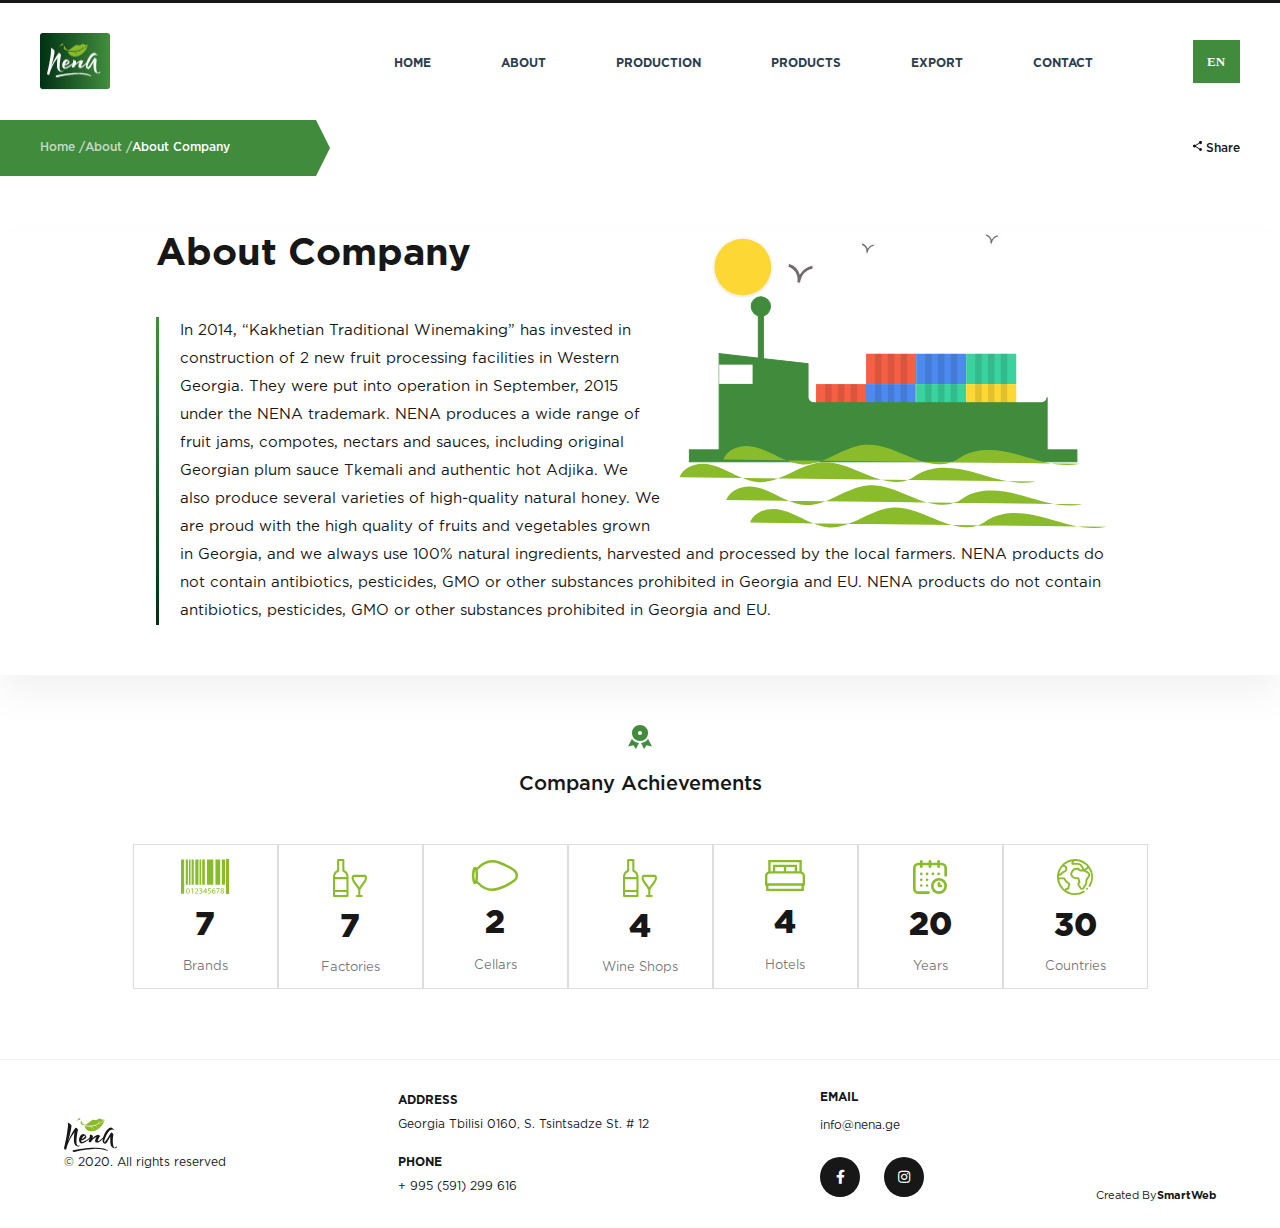
==== about.html @ cb86b169 "step8" ====
<!DOCTYPE html>
<html lang="en">
<head>
    <meta charset="UTF-8">
    <meta name="viewport" content="width=device-width, initial-scale=1.0">
    <meta http-equiv="X-UA-Compatible" content="ie=edge">
    <link rel="stylesheet" href="https://cdnjs.cloudflare.com/ajax/libs/font-awesome/5.11.2/css/all.min.css">
    <link rel="stylesheet" href="assets/css/style.css">
    <title>Nena</title>
</head>
<body>
<!-- start header  -->
    <header class="layout-header">
        <div class="container">
            <div class="header-content layout-header-content">
                <div class="burger-main-box">
                    <div class="burger">
                        <img class="open-burger" src="assets/img/Group40.png" alt="">
                        <i class="fas fa-times close-burger"></i>
                    </div>
                </div>
                <a href="index.html" class="main-logo-box">
                    <img  class="main-logo" src="assets/img/logo-eng.png" alt="logo">
                </a>
                <div class="header-right-content-box">
                    <nav class="header-nav">
                        <ul class="header-nav-ul">
                            <li class="header-nav-li">
                                <a class="nav-link nav-link-active" href="index.html">HOME</a>
                            </li>
                            <li class="header-nav-li dropdown-title">
                                <a class="nav-link" href="#!">ABOUT</a>
                                <ul class="dropdown-ul about-dropdown-box">
                                    <li class="dropdown-li">
                                        <a href="whereToBuy.html">WHERE TO BUY</a>
                                    </li>
                                    <li class="dropdown-li">
                                        <a href="about.html">ABOUT COMPANY</a>
                                    </li>
                                </ul>
                            </li>
                            <li class="header-nav-li">
                                <a class="nav-link" href="production.html">PRODUCTION</a>
                            </li>
                            <li class="header-nav-li dropdown-title">
                                <a class="nav-link" href="products.html"> PRODUCTS</a>
                                <ul class="dropdown-ul">
                                    <li class="dropdown-li">
                                        <a href="#!">COMPOTE</a>
                                    </li>
                                    <li class="dropdown-li">
                                        <a href="#!">JAM</a>
                                    </li>
                                    <li class="dropdown-li">
                                        <a href="honey.html">HONEY</a>
                                    </li>
                                    <li class="dropdown-li">
                                        <a href="#!">NECTAR</a>
                                    </li>
                                    <li class="dropdown-li">
                                        <a href="#!">SATSEBELI</a>
                                    </li>
                                </ul>
                            </li>
                            <li class="header-nav-li">
                                <a class="nav-link" href="export.html">EXPORT</a>
                            </li>
                            <li class="header-nav-li">
                                <a class="nav-link" href="contact.html">CONTACT</a>
                            </li>
                        </ul>
                    </nav>
                    <div class="language-box">
                        <div class="language-content-box">
                            <a class="language-content-box-active"  href="#!">EN</a> 
                            <a href="#!">GE</a>
                            <a href="#!">RU</a>
                        </div>
                    </div>
                </div>
            </div>
        </div>
    </header>
<!-- start header  -->

<!-- start Page Line  -->
    <div class="line-big-box">
        <div class="line-box">
            <div class="line-1"></div>
            <div class="line-2"></div>
            <div class="line-3"></div>
            <div class="line-4"></div>
        </div>
    </div>
<!-- end Page Line  -->

<!-- pages map start -->
<div class="pages__map">
    <div class="pages__map__green__line"></div>
    <div class="container">
        <div class="pages__map__container">
            <div class="pages__map__container__pages">
                <span class="pages__map__container__pages__home">Home / </span>
                <span class="pages__map__container__pages__home">About / </span>
                <!-- <span class="pages__map__container__pages__slash">/</span> -->
                <span class="pages__map__container__pages__current__page"> About Company</span>
            </div>
            <div class="pages__map__container__share">
                <img src="assets/img/ic_share_24px.svg" alt=""> <span>Share</span>
            </div>
        </div>
    </div>
</div>
<!-- pages map end -->

<div class="aboutas">
    <div class="container-small">
        <div class="about">
            <div class="about__text">
                <h1 class="about__title">About Company</h1>
                <img class="about__img" src="assets/img/undraw_Container_ship_ok1c.svg" alt="">
                <p class="about__text__content">In 2014, “Kakhetian Traditional Winemaking” 
                    has invested in construction of 2 new fruit 
                    processing facilities in Western Georgia. 
                    They were put into operation in September, 
                    2015 under the NENA trademark.
                    NENA produces a wide range of fruit jams, 
                    compotes, nectars and sauces, including 
                    original Georgian plum sauce Tkemali and 
                    authentic hot Adjika. We also produce 
                    several varieties of high-quality 
                    natural honey.
                    We are proud with the high quality 
                    of fruits and vegetables grown in 
                    Georgia, and we always use 100% 
                    natural ingredients, harvested 
                    and processed by the local farmers.
                    NENA products do not contain antibiotics, 
                    pesticides, GMO or other substances
                    prohibited in Georgia and EU.
                    NENA products do not contain antibiotics, 
                    pesticides, GMO or other 
                    substances prohibited in Georgia and EU.
                </p>
            </div>
        </div>
    </div>
</div>
<div class="achive">
    <div class="container-small">
        <div class="company__achievment">
            <div class="achievment__head">
                <img class="achievment__logo" src="assets/img/award-48.svg" alt="">
                <h2 class="achievment__title">Company Achievements</h2>
            </div>
            <div class="achievments">
                <div class="achievment">
                    <img class="achievment__img" src="assets/img/barcode-product.svg" alt="">
                    <p class="achievment__number">7</p>
                    <p class="achievment__text">Brands</p>
                </div>
                <div class="achievment">
                    <img class="achievment__img" src="assets/img/alcohol.svg" alt="">
                    <p class="achievment__number">7</p>
                    <p class="achievment__text">Factories</p>
                </div>
                <div class="achievment">
                    <img class="achievment__img" src="assets/img/vault.svg" alt="">
                    <p class="achievment__number">2</p>
                    <p class="achievment__text">Cellars</p>
                </div>
                <div class="achievment">
                    <img class="achievment__img" src="assets/img/alcohol.svg" alt="">
                    <p class="achievment__number">4</p>
                    <p class="achievment__text">Wine Shops</p>
                </div>
                <div class="achievment">
                    <img class="achievment__img" src="assets/img/bed.svg" alt="">
                    <p class="achievment__number">4</p>
                    <p class="achievment__text">Hotels</p>
                </div>
                <div class="achievment">
                    <img class="achievment__img" src="assets/img/calendar.svg" alt="">
                    <p class="achievment__number">20</p>
                    <p class="achievment__text">Years</p>
                </div>
                <div class="achievment">
                    <img class="achievment__img" src="assets/img/earth-globe.svg" alt="">
                    <p class="achievment__number">30</p>
                    <p class="achievment__text">Countries</p>
                </div>
            </div>
        </div>
    </div>
</div>

<footer class="footer__layout">
    <div class="container">
        <div class="footer">
            <div class="footer__logo">
                <img src="assets/img/nena_flogo.svg" alt="">
                <p class="copyright">© 2020. All rights reserved</p>
            </div>
            <div class="footer__address footer__address1">
                <div class="footer__address__box1">
                    <div class="footer__address__type">
                        <p class="footer-addreess-type">ADDRESS</p>
                        <p class="footer-get-contact">Georgia Tbilisi 0160, S. Tsintsadze St. # 12</p>
                    </div>
                    <a class="footer__address__type" href="tel:+995591299616" >
                        <p class="footer-addreess-type">PHONE</p>
                        <p class="footer-get-contact">+ 995 (591) 299 616</p>
                    </a>
                </div>
            </div>
            <div class="footer__address footer__address2">
                <div class="footer__address__box2">
                    <div class="footer__address__type">
                        <p class="footer-addreess-type">EMAIL</p>
                        <a class="footer-get-contact" href="mailto:info@nena.ge" >info@nena.ge</a>
                    </div>
                    <div class="social__logo">
                        <div class="fb__box">
                            <i class="fab fa-facebook-f"></i>
                        </div>
                        <div class="insta__box">
                            <i class="fab fa-instagram"></i>
                        </div>
                    </div>
                </div>
            </div>
            <div class="footer__smartweb">
                <span class="footer__created">Created By</span> <span class="smartweb">SmartWeb</span>
            </div>
        </div>
    </div>
</footer>

    <script src="https://code.jquery.com/jquery-3.4.1.min.js"></script>
    <script src="assets/js/main.js"></script>  

</body>
</html>
---- assets/css/style.css ----
@font-face {
  font-family: gothaProMedium;
  src: url(../fonts/GothamProMediumItalic.ttf);
}

@font-face {
  font-family: gothaProBla;
  src: url(../fonts/GothaProBla.otf);
}

@font-face {
  font-family: gothaProBol;
  src: url(../fonts/GothaProBol.otf);
}

@font-face {
  font-family: gothaProLig;
  src: url(../fonts/GothaProLig.otf);
}

@font-face {
  font-family: gothaProLigIta;
  src: url(../fonts/GothaProLigIta.otf);
}

@font-face {
  font-family: gothaProMed;
  src: url(../fonts/GothaProMed.otf);
}

@font-face {
  font-family: gothaProReg;
  src: url(../fonts/GothaProReg.otf);
}

@-webkit-keyframes text-line {
  100% {
    height: 100%;
  }
}

@keyframes text-line {
  100% {
    height: 100%;
  }
}

@-webkit-keyframes slide-down {
  100% {
    top: 0;
  }
}

@keyframes slide-down {
  100% {
    top: 0;
  }
}

@-webkit-keyframes fadeIn {
  100% {
    -webkit-transform: scale(1);
            transform: scale(1);
    opacity: 1;
  }
}

@keyframes fadeIn {
  100% {
    -webkit-transform: scale(1);
            transform: scale(1);
    opacity: 1;
  }
}

@-webkit-keyframes blur {
  100% {
    opacity: 1;
    filter: blur(0px);
    -webkit-filter: blur(0px);
  }
}

@keyframes blur {
  100% {
    opacity: 1;
    filter: blur(0px);
    -webkit-filter: blur(0px);
  }
}

@-webkit-keyframes slide-up {
  100% {
    bottom: 0px;
    opacity: 1;
  }
}

@keyframes slide-up {
  100% {
    bottom: 0px;
    opacity: 1;
  }
}

@keyframes slide-down {
  100% {
    top: 0px;
    opacity: 1;
  }
}

@-webkit-keyframes slide-right {
  100% {
    opacity: 1;
    right: calc(50% - 600px);
  }
}

@keyframes slide-right {
  100% {
    opacity: 1;
    right: calc(50% - 600px);
  }
}

@-webkit-keyframes slide-from-right {
  100% {
    right: 0;
    opacity: 1;
  }
}

@keyframes slide-from-right {
  100% {
    right: 0;
    opacity: 1;
  }
}

@-webkit-keyframes slide-from-left {
  100% {
    left: 0;
    opacity: 1;
  }
}

@keyframes slide-from-left {
  100% {
    left: 0;
    opacity: 1;
  }
}

@-webkit-keyframes active-link {
  100% {
    height: 60px;
  }
}

@keyframes active-link {
  100% {
    height: 60px;
  }
}

@-webkit-keyframes big-line {
  100% {
    height: 100vh;
  }
}

@keyframes big-line {
  100% {
    height: 100vh;
  }
}

.slide-up-class {
  position: relative;
  bottom: -50px;
  opacity: 0;
  -webkit-animation: slide-up 1.5s ease 0.8s forwards;
          animation: slide-up 1.5s ease 0.8s forwards;
}

.slide-down-class {
  position: relative;
  top: -250px;
  opacity: 0;
  -webkit-animation: slide-down 1s ease 0.7s forwards;
          animation: slide-down 1s ease 0.7s forwards;
}

.slide-from-right {
  position: relative;
  right: -300px;
  opacity: 0;
  -webkit-animation: slide-from-right 1s ease 0.7s forwards;
          animation: slide-from-right 1s ease 0.7s forwards;
}

.slide-from-left {
  position: relative;
  left: -300px;
  opacity: 0;
  -webkit-animation: slide-from-left 1s ease 0.7s forwards;
          animation: slide-from-left 1s ease 0.7s forwards;
}

* {
  margin: 0;
  padding: 0;
  list-style: none;
  text-decoration: none;
  -webkit-box-sizing: border-box;
          box-sizing: border-box;
  outline: none;
}

.container {
  max-width: 1200px;
  margin: 0 auto;
}

.container-small {
  max-width: 1016px;
  margin: 0 auto;
}

.scroll-none {
  overflow: hidden;
}

.page-slider-swiper-wraper {
  height: 100vh;
}

@media only screen and (max-width: 500px) {
  .page-slider-swiper-wraper {
    height: 90vh;
  }
}

.index-header {
  border-top: 3px solid #181818;
  position: fixed;
  top: -100px;
  width: 100%;
  z-index: 10;
  -webkit-animation: slide-down 0.7s 0.7s ease forwards;
          animation: slide-down 0.7s 0.7s ease forwards;
}

@media only screen and (max-width: 800px) {
  .index-header {
    border-top: none;
  }
}

.header-content {
  display: -webkit-box;
  display: -ms-flexbox;
  display: flex;
  -webkit-box-align: center;
      -ms-flex-align: center;
          align-items: center;
  -webkit-box-pack: justify;
      -ms-flex-pack: justify;
          justify-content: space-between;
  padding: 10px 0;
}

@media only screen and (max-width: 1240px) {
  .header-content {
    margin: 0 24px;
  }
}

.main-logo-box {
  height: 57px;
  width: 70px;
  -o-object-fit: contain;
     object-fit: contain;
}

.main-logo-box img {
  height: 100%;
  width: 100%;
}

@media only screen and (max-width: 630px) {
  .main-logo-box {
    height: 45px;
    width: 56px;
  }
}

.burger-main-box {
  display: none;
  position: relative;
  z-index: 30;
}

@media only screen and (max-width: 800px) {
  .burger-main-box {
    display: -webkit-box;
    display: -ms-flexbox;
    display: flex;
  }
}

.burger {
  display: -webkit-box;
  display: -ms-flexbox;
  display: flex;
  -webkit-box-align: center;
      -ms-flex-align: center;
          align-items: center;
  -webkit-box-pack: center;
      -ms-flex-pack: center;
          justify-content: center;
  height: 32px;
  width: 32px;
  background: #418B3D;
  cursor: pointer;
}

.close-burger {
  color: #fff;
  display: none;
  -webkit-transition: 0.6s ease;
  transition: 0.6s ease;
  font-size: 20px;
}

.x-toggle {
  display: -webkit-box;
  display: -ms-flexbox;
  display: flex;
  -webkit-transition: 0.6s ease;
  transition: 0.6s ease;
}

.open-burger {
  display: -webkit-box;
  display: -ms-flexbox;
  display: flex;
  -webkit-transition: 0.6s ease;
  transition: 0.6s ease;
  opacity: 1;
}

.close-burger-bar {
  display: none;
  -webkit-transition: 0.6s ease;
  transition: 0.6s ease;
  opacity: 0;
}

.header-right-content-box {
  display: -webkit-box;
  display: -ms-flexbox;
  display: flex;
  -webkit-box-align: center;
      -ms-flex-align: center;
          align-items: center;
}

.header-nav {
  height: 100%;
}

@media only screen and (max-width: 800px) {
  .header-nav {
    position: fixed;
    left: 0;
    top: 0;
    height: 100vh;
    width: 100vw;
    display: -webkit-box;
    display: -ms-flexbox;
    display: flex;
    -webkit-box-align: center;
        -ms-flex-align: center;
            align-items: center;
    -webkit-box-pack: center;
        -ms-flex-pack: center;
            justify-content: center;
    background: rgba(65, 139, 61, 0.95);
    z-index: 2;
    -webkit-transition: 0.6s ease;
    transition: 0.6s ease;
    opacity: 0;
    visibility: hidden;
  }
}

.open-nav {
  opacity: 1;
  visibility: visible;
  -webkit-transition: 0.6s ease;
  transition: 0.6s ease;
}

.header-nav-ul {
  display: -webkit-box;
  display: -ms-flexbox;
  display: flex;
}

@media only screen and (max-width: 800px) {
  .header-nav-ul {
    -webkit-box-orient: vertical;
    -webkit-box-direction: normal;
        -ms-flex-direction: column;
            flex-direction: column;
  }
}

.header-nav-li {
  margin: 0 70px 0 0;
}

.header-nav-li:last-child {
  margin-right: 100px;
}

@media only screen and (max-width: 1000px) {
  .header-nav-li {
    margin: 0 40px 0 0;
  }
  .header-nav-li:last-child {
    margin-right: 50px;
  }
}

@media only screen and (max-width: 800px) {
  .header-nav-li {
    text-align: center;
    color: #fff;
    margin: 0 0 36px 0;
  }
  .header-nav-li:last-child {
    margin-right: 0;
  }
}

@media only screen and (max-height: 450px) {
  .header-nav-li {
    margin: 0 10px 20px 0;
  }
}

.nav-link {
  font-size: 12px;
  font: Bold 12px/14px;
  font-family: gothaProBol;
  color: #2C3D4F;
  position: relative;
  cursor: pointer;
}

.nav-link::after {
  content: '';
  height: 0px;
  width: 2px;
  background-color: #171717;
  position: absolute;
  top: -70px;
  left: 50%;
  -webkit-transition: 0.3s ease;
  transition: 0.3s ease;
}

.nav-link:hover {
  -webkit-transition: 0.3s ease;
  transition: 0.3s ease;
}

.nav-link:hover::after {
  height: 60px;
}

@media only screen and (max-width: 800px) {
  .nav-link {
    color: rgba(255, 255, 255, 0.7);
    font-size: 13px;
  }
  .nav-link::after {
    display: none;
  }
  .nav-link:hover {
    color: white;
  }
}

.nav-link-active::after {
  height: 0px;
  -webkit-animation: active-link 1s ease 1s forwards;
          animation: active-link 1s ease 1s forwards;
}

.dropdown-title {
  position: relative;
}

.dropdown-title a {
  padding-bottom: 20px;
}

.dropdown-title:hover .dropdown-ul {
  opacity: 1;
  visibility: visible;
  -webkit-transition: 0.6s ease;
  transition: 0.6s ease;
}

.dropdown-title:hover .nav-link::after {
  height: 60px;
}

.dropdown-ul {
  padding: 5px 0;
  border: 2px solid #171717;
  position: absolute;
  top: 35px;
  background-color: #fff;
  opacity: 0;
  visibility: hidden;
  -webkit-transition: 0.6s ease;
  transition: 0.6s ease;
  width: -webkit-max-content;
  width: -moz-max-content;
  width: max-content;
  z-index: 2;
}

@media only screen and (max-width: 800px) {
  .dropdown-ul {
    min-width: 180px;
    left: -40%;
  }
}

@media only screen and (max-height: 450px) {
  .dropdown-ul {
    top: 20px;
  }
}

.dropdown-li {
  padding: 6px 36px 6px 16px;
  cursor: pointer;
}

@media only screen and (max-width: 800px) {
  .dropdown-li {
    text-align: left;
  }
}

.dropdown-li a {
  color: #171717;
  font: Bold 10px/12px Gotham Pro;
  -webkit-transition: 0.5s ease;
  transition: 0.5s ease;
}

.dropdown-li a .nav-link::after {
  height: 60px;
}

@media only screen and (max-height: 450px) {
  .dropdown-li {
    padding: 2px 36px 2px 16px;
  }
}

.dropdown-li:last-child {
  margin-bottom: 0;
}

.dropdown-effect {
  opacity: 0.3;
  -webkit-transition: 0.5s ease;
  transition: 0.5s ease;
}

.dropdown-effect-active {
  opacity: 1;
  -webkit-transition: 0.5s ease;
  transition: 0.5s ease;
}

.language-box {
  position: relative;
  height: 43px;
  width: 47px;
  background: #418B3D;
}

@media only screen and (max-width: 800px) {
  .language-box {
    height: 32px;
    width: 32px;
  }
}

.language-box:hover .language-content-box {
  height: 130px;
  -webkit-transition: 0.3s ease;
  transition: 0.3s ease;
}

.language-content-box {
  position: absolute;
  display: -webkit-box;
  display: -ms-flexbox;
  display: flex;
  -webkit-box-orient: vertical;
  -webkit-box-direction: normal;
      -ms-flex-direction: column;
          flex-direction: column;
  height: 42px;
  width: 100%;
  overflow: hidden;
  -webkit-transition: 0.3s ease;
  transition: 0.3s ease;
}

@media only screen and (max-width: 800px) {
  .language-content-box {
    height: 32px;
  }
}

.language-content-box a {
  padding: 13px;
  color: #2C3D4F;
  border: 1px solid #418B3D;
  font: Bold 13px/15px Gotham Pro;
}

@media only screen and (max-width: 800px) {
  .language-content-box a {
    padding: 7px;
    font-size: 10px;
  }
}

.language-content-box a:nth-child(1) {
  color: #fff;
}

.language-content-box a:nth-child(2) {
  background-color: #fff;
}

.language-content-box a:nth-child(3) {
  border-top: initial;
  background-color: #fff;
}

.language-content-box-active {
  -webkit-box-ordinal-group: 0;
      -ms-flex-order: -1;
          order: -1;
}

.pagenation-box {
  position: fixed;
  right: calc(10% - 600px);
  top: 50%;
  -webkit-transform: translate(0, -50%);
          transform: translate(0, -50%);
  display: -webkit-box;
  display: -ms-flexbox;
  display: flex;
  -webkit-box-orient: vertical;
  -webkit-box-direction: normal;
      -ms-flex-direction: column;
          flex-direction: column;
  -webkit-box-align: end;
      -ms-flex-align: end;
          align-items: flex-end;
  z-index: 3;
  opacity: 0;
  -webkit-animation: slide-right 1s ease 1s forwards;
          animation: slide-right 1s ease 1s forwards;
}

@media only screen and (max-width: 1250px) {
  .pagenation-box {
    -webkit-animation: none;
            animation: none;
    opacity: 1;
  }
}

.pagenation-box a {
  display: -webkit-box;
  display: -ms-flexbox;
  display: flex;
  -webkit-box-align: center;
      -ms-flex-align: center;
          align-items: center;
  cursor: pointer;
}

.pagenation-box a:hover .pagenation-line {
  width: 40px;
  -webkit-transition: 0.6s ease;
  transition: 0.6s ease;
}

.pagenation-box a:hover .pagenation-number {
  opacity: 1;
  visibility: visible;
  -webkit-transition: 0.9s ease;
  transition: 0.9s ease;
}

@media only screen and (max-width: 1250px) {
  .pagenation-box {
    right: 2%;
  }
}

@media only screen and (max-width: 720px) {
  .pagenation-box {
    display: none;
  }
}

.line-big-box {
  position: fixed;
  z-index: -1;
  height: 0;
  width: 0;
  left: 0;
  top: 0;
}

@media only screen and (max-width: 850px) {
  .line-big-box {
    display: none;
  }
}

.line-box {
  display: -webkit-box;
  display: -ms-flexbox;
  display: flex;
  -webkit-box-pack: space-evenly;
      -ms-flex-pack: space-evenly;
          justify-content: space-evenly;
  width: 100vw;
  position: relative;
  z-index: -5;
  height: 0;
  margin: 0 auto;
}

.line-1, .line-2, .line-3, .line-4 {
  width: 2px;
  height: 0vh;
  background-color: rgba(0, 49, 20, 0.04);
  position: relative;
  z-index: 2;
  -webkit-animation: big-line 3s ease 2s forwards;
          animation: big-line 3s ease 2s forwards;
}

.ball-big-box {
  height: 0;
  position: relative;
  z-index: 0;
}

@media only screen and (max-width: 900px) {
  .ball-big-box {
    display: none;
  }
}

.ball-box {
  height: 0;
}

@-webkit-keyframes ball {
  100% {
    -webkit-transform: scale(1);
            transform: scale(1);
    opacity: 1;
  }
}

@keyframes ball {
  100% {
    -webkit-transform: scale(1);
            transform: scale(1);
    opacity: 1;
  }
}

.ball-1 {
  position: fixed;
  top: 70px;
  left: calc(50% - 340px);
  height: 180px;
  width: 180px;
  z-index: 2;
  -webkit-transition: 0.9s ease;
  transition: 0.9s ease;
  opacity: 0;
  -webkit-transform: scale(0);
          transform: scale(0);
  -webkit-animation: ball 3s ease 1s forwards;
          animation: ball 3s ease 1s forwards;
}

.ball-2 {
  position: fixed;
  top: 161px;
  right: 20vmin;
  height: 120px;
  width: 120px;
  z-index: 2;
  opacity: 0;
  -webkit-transform: scale(0);
          transform: scale(0);
  -webkit-animation: ball 4s ease 1s forwards;
          animation: ball 4s ease 1s forwards;
}

.ball-3 {
  position: fixed;
  top: 65vh;
  left: 15vmin;
  height: 120px;
  width: 120px;
  z-index: 2;
  opacity: 0;
  -webkit-transform: scale(0);
          transform: scale(0);
  -webkit-animation: ball 3s ease 1s forwards;
          animation: ball 3s ease 1s forwards;
}

.ball-4 {
  position: fixed;
  top: 70vh;
  right: 15vmin;
  height: 90px;
  width: 90px;
  z-index: 2;
  opacity: 0;
  -webkit-transform: scale(0);
          transform: scale(0);
  -webkit-animation: ball 3s ease 1s forwards;
          animation: ball 3s ease 1s forwards;
}

.pagenation-number {
  font: Bold 16px/19px Gotham Pro;
  font-weight: bold;
  letter-spacing: 0;
  color: rgba(23, 23, 23, 0.3);
  text-transform: uppercase;
  opacity: 1;
  text-align: right;
  margin-bottom: 10px;
  opacity: 0;
  visibility: hidden;
  -webkit-transition: 0.9s ease;
  transition: 0.9s ease;
}

.pagenation-line {
  height: 2px;
  width: 12px;
  background: rgba(23, 23, 23, 0.3);
  margin-right: 20px;
  margin-bottom: 10px;
  -webkit-transition: 0.6s ease;
  transition: 0.6s ease;
}

.active-page .pagenation-number {
  opacity: 1;
  visibility: visible;
  color: #171717;
}

.active-page .pagenation-line {
  width: 40px;
  background: #171717;
}

.main {
  padding-top: 90px;
}

.swiper-box {
  height: calc(100vh - 90px);
  width: 100%;
}

.main-swiper-top-box {
  margin-top: 5vh;
  margin-bottom: 7vh;
  height: 70%;
}

@media only screen and (max-height: 500px) {
  .main-swiper-top-box {
    margin-top: 0vh;
    margin-bottom: 3vh;
  }
}

.main-slider-thumbs {
  position: relative;
  bottom: -135px;
  opacity: 0;
  -webkit-animation: slide-up 0.7s 0.7s ease forwards;
          animation: slide-up 0.7s 0.7s ease forwards;
}

@media only screen and (max-width: 720px) {
  .main-slider-thumbs {
    height: 0px;
    overflow: hidden;
  }
}

.main-swiper-bottom-box {
  width: 100%;
  padding-left: 100px;
  height: 60px;
}

.main-swiper-slide {
  display: -webkit-box;
  display: -ms-flexbox;
  display: flex;
  -webkit-box-pack: center;
      -ms-flex-pack: center;
          justify-content: center;
  width: 100vw;
  position: relative;
  left: -75px;
}

@media only screen and (max-width: 1000px) {
  .main-swiper-slide {
    left: 0px;
  }
}

.main-swiper-description-box {
  display: -webkit-box;
  display: -ms-flexbox;
  display: flex;
  -webkit-box-orient: vertical;
  -webkit-box-direction: normal;
      -ms-flex-direction: column;
          flex-direction: column;
  -webkit-box-pack: justify;
      -ms-flex-pack: justify;
          justify-content: space-between;
  margin-right: 50px;
}

@media only screen and (max-width: 1190px) {
  .main-swiper-description-box {
    margin-right: 0;
  }
}

@media only screen and (max-width: 720px) {
  .main-swiper-description-box {
    -webkit-box-align: center;
        -ms-flex-align: center;
            align-items: center;
  }
}

.go-left-mobile, .go-right-mobile {
  display: none;
}

@media only screen and (max-width: 720px) {
  .go-left-mobile, .go-right-mobile {
    display: -webkit-box;
    display: -ms-flexbox;
    display: flex;
    position: absolute;
    z-index: 2;
    top: 50%;
    -webkit-transform: translate(0, -50%);
            transform: translate(0, -50%);
  }
}

.go-left-mobile {
  left: -40px;
}

.go-right-mobile {
  right: -40px;
}

.go-right, .go-left {
  cursor: pointer;
}

.slider-title {
  font-family: gothaProBol;
  font-size: 10vmin;
  color: #171717;
  opacity: 0;
  -webkit-transform: scale(0.7);
          transform: scale(0.7);
  -webkit-animation: fadeIn 1.5s ease 0s  forwards;
          animation: fadeIn 1.5s ease 0s  forwards;
}

@media only screen and (max-width: 1140px) {
  .slider-title {
    font-size: 8vmin;
  }
}

@media only screen and (max-height: 450px) {
  .slider-title {
    font-size: 4vmin;
  }
}

.slider-main-img-big-box {
  display: -webkit-box;
  display: -ms-flexbox;
  display: flex;
  -webkit-box-align: end;
      -ms-flex-align: end;
          align-items: flex-end;
}

.slider-main-img-big-box .slider-main-img-box {
  height: 45vmin;
  width: 26vmin;
  margin-bottom: 37px;
  position: relative;
  opacity: 0;
  filter: blur(10px);
  -webkit-filter: blur(10px);
  -webkit-animation: blur 1s ease 1s forwards;
          animation: blur 1s ease 1s forwards;
}

.slider-main-img-big-box .slider-main-img-box .main-big-img {
  width: 100%;
  height: 100%;
}

.slider-main-img-big-box .slider-main-img-box .small-slider-img-mobile {
  height: 50px;
  width: 46px;
  position: absolute;
  bottom: -10px;
  right: -10px;
  display: none;
}

@media only screen and (max-width: 520px) {
  .slider-main-img-big-box .slider-main-img-box .small-slider-img-mobile {
    display: -webkit-box;
    display: -ms-flexbox;
    display: flex;
  }
}

@media only screen and (max-height: 450px) {
  .slider-main-img-big-box .slider-main-img-box {
    height: 15vmin;
    width: 8vmin;
  }
}

@media only screen and (max-width: 720px) {
  .slider-main-img-big-box .slider-main-img-box {
    height: 25vmin;
    width: 15vmin;
  }
}

@media only screen and (max-width: 450px) {
  .slider-main-img-big-box .slider-main-img-box {
    height: 45vmin;
    width: 26vmin;
  }
}

@media only screen and (max-width: 720px) {
  .slider-main-img-big-box-desctop {
    position: absolute;
    top: 50%;
    -webkit-transform: translate(0, -50%);
            transform: translate(0, -50%);
  }
}

.main-swiper-select-product-box {
  display: -webkit-box;
  display: -ms-flexbox;
  display: flex;
  -webkit-box-align: end;
      -ms-flex-align: end;
          align-items: flex-end;
  -webkit-box-pack: end;
      -ms-flex-pack: end;
          justify-content: flex-end;
  opacity: 0;
  -webkit-transform: scale(1);
          transform: scale(1);
  -webkit-animation: fadeIn 1.5s ease 1s  forwards;
          animation: fadeIn 1.5s ease 1s  forwards;
}

.main-swiper-select-content-box {
  width: 86px;
  display: -webkit-box;
  display: -ms-flexbox;
  display: flex;
  -webkit-box-orient: vertical;
  -webkit-box-direction: normal;
      -ms-flex-direction: column;
          flex-direction: column;
  -webkit-box-align: center;
      -ms-flex-align: center;
          align-items: center;
  opacity: 0.4;
  -webkit-transition: 0.5s ease;
  transition: 0.5s ease;
}

.main-swiper-select-content-box:hover {
  opacity: 1;
  -webkit-transition: 0.5s ease;
  transition: 0.5s ease;
}

.main-swiper-select-content-box p {
  margin-top: 8px;
  font-family: gothaProMed;
  font-size: 14px;
}

@media only screen and (max-width: 550px) {
  .main-swiper-select-content-box p {
    font-size: 12px;
  }
}

.go-to-big-img-active {
  opacity: 1;
}

.go-to-big-img {
  cursor: pointer;
}

.compote-bottle {
  height: 17vmin;
}

@media only screen and (max-height: 450px) {
  .compote-bottle {
    height: 10vmin;
  }
}

.nectar-bottle {
  height: 72px;
}

@media only screen and (max-height: 450px) {
  .nectar-bottle {
    height: 30px;
  }
}

.jam-bottle {
  height: 57px;
}

@media only screen and (max-height: 450px) {
  .jam-bottle {
    height: 25px;
  }
}

.main-swiper-bottom-img-box {
  display: -webkit-box;
  display: -ms-flexbox;
  display: flex;
  -webkit-box-align: center;
      -ms-flex-align: center;
          align-items: center;
}

.slider-text-box {
  display: -webkit-box;
  display: -ms-flexbox;
  display: flex;
}

@media only screen and (max-width: 720px) {
  .slider-text-box {
    display: none;
  }
}

.main-swiper-description-text {
  font-family: gothaProReg;
  width: 638px;
  height: auto;
  font-size: 2.2vh;
  overflow: hidden;
  opacity: 0;
  -webkit-transform: scale(0.7);
          transform: scale(0.7);
  -webkit-animation: fadeIn 1.5s ease 0s  forwards;
          animation: fadeIn 1.5s ease 0s  forwards;
  line-height: 28px;
  color: rgba(23, 23, 23, 0.7);
}

@media only screen and (max-width: 1140px) {
  .main-swiper-description-text {
    width: 500px;
  }
}

@media only screen and (max-width: 900px) {
  .main-swiper-description-text {
    width: 430px;
  }
}

@media only screen and (max-width: 830px) {
  .main-swiper-description-text {
    width: 340px;
  }
}

.line-text {
  margin-right: 32px;
  width: 5px;
  background: transparent linear-gradient(30deg, #003114 0%, #438E3E 100%) 0% 0% no-repeat padding-box;
  display: -webkit-box;
  display: -ms-flexbox;
  display: flex;
  -webkit-animation: text-line 1s 1s  ease forwards;
          animation: text-line 1s 1s  ease forwards;
  height: 0;
}

.arrow-box {
  display: -webkit-box;
  display: -ms-flexbox;
  display: flex;
  -webkit-box-pack: justify;
      -ms-flex-pack: justify;
          justify-content: space-between;
}

.thumb-img {
  height: 100%;
  cursor: pointer;
  opacity: 0.4;
  -webkit-transition: 0.3s ease;
  transition: 0.3s ease;
}

.thumb-img:hover {
  -webkit-transition: 0.3s ease;
  transition: 0.3s ease;
  opacity: 1;
}

.main-swiper-thumbs-box {
  display: -webkit-box;
  display: -ms-flexbox;
  display: flex;
  -webkit-box-pack: center;
      -ms-flex-pack: center;
          justify-content: center;
}

.thumb-img-active {
  opacity: 1;
}

.main-swiper-arrow-prev-box {
  position: absolute;
  z-index: 2;
  top: 0;
  left: 0;
  height: 60px;
  width: 80px;
  background-color: #fff;
}

.main-swiper-arrow-prev {
  position: absolute;
  top: 28%;
  left: 10px;
  z-index: 9;
  width: 32px;
  height: 32px;
  color: #418B3D;
  background: #FFFFFF 0% 0% no-repeat padding-box;
  -webkit-box-shadow: 0px 10px 20px #418B3D33;
          box-shadow: 0px 10px 20px #418B3D33;
  border-radius: 16px;
  display: -webkit-box;
  display: -ms-flexbox;
  display: flex;
  -webkit-box-align: center;
      -ms-flex-align: center;
          align-items: center;
  -webkit-box-pack: center;
      -ms-flex-pack: center;
          justify-content: center;
}

.main-swiper-arrow-next-box {
  position: absolute;
  z-index: 2;
  top: 0;
  right: 0;
  height: 60px;
  width: 80px;
  background-color: #fff;
}

.main-swiper-arrow-next {
  position: absolute;
  top: 28%;
  right: 10px;
  z-index: 9;
  width: 32px;
  height: 32px;
  color: #418B3D;
  background: #FFFFFF;
  -webkit-box-shadow: 0px 10px 20px #418B3D33;
          box-shadow: 0px 10px 20px #418B3D33;
  border-radius: 50%;
  display: -webkit-box;
  display: -ms-flexbox;
  display: flex;
  -webkit-box-align: center;
      -ms-flex-align: center;
          align-items: center;
  -webkit-box-pack: center;
      -ms-flex-pack: center;
          justify-content: center;
}

.description-box-mobile {
  position: absolute;
  bottom: 0;
  width: 100%;
  background: #fff;
  z-index: 12;
  display: none;
}

@media only screen and (max-width: 720px) {
  .description-box-mobile {
    display: -webkit-box;
    display: -ms-flexbox;
    display: flex;
  }
}

.description-btn {
  font: Bold 12px/14px Gotham Pro;
  letter-spacing: 0;
  color: #746d6d;
  opacity: 1;
  width: 122px;
  height: 42px;
  border: 2px solid #EAEAEA;
  border-radius: 10px;
  opacity: 1;
  background: #fff;
  position: absolute;
  z-index: 15;
  bottom: 0;
  left: 24px;
  -webkit-transition: 0.6s ease;
  transition: 0.6s ease;
  cursor: pointer;
}

.close-description-box {
  left: 50%;
  -webkit-transform: translate(-50%, 0);
          transform: translate(-50%, 0);
  border-radius: 10px;
  -webkit-transition: 0.6s ease;
  transition: 0.6s ease;
}

.description--text-box-mobile {
  display: none;
  cursor: pointer;
  background: #fff;
}

.description--text-box-mobile::before {
  content: '';
  width: 100%;
  height: 100vh;
  background: black;
  opacity: 0.4;
  position: absolute;
  z-index: 11;
  display: block;
  bottom: 0;
  left: 0;
}

.downIndex {
  z-index: 0;
}

.description-text-line-mobile {
  width: 20px;
  height: auto;
  margin-right: 16px;
  background: transparent linear-gradient(16deg, #003114 0%, #438E3E 100%) 0% 0% no-repeat padding-box;
}

.description-text-mobile-change {
  display: -webkit-box;
  display: -ms-flexbox;
  display: flex;
  position: relative;
  z-index: 12;
  background: #fff;
  padding: 20px 24px 80px 24px;
}

.description-text-mobile {
  font: 12px/20px gothaProReg;
  letter-spacing: 0;
  color: rgba(23, 23, 23, 0.7);
}

.descrip-plus {
  display: -webkit-inline-box;
  display: -ms-inline-flexbox;
  display: inline-flex;
}

.descrip-plus-hide {
  -webkit-transform: rotate(-45deg);
          transform: rotate(-45deg);
  color: #418B3D;
}

.mobile-pagenation {
  display: none;
  text-align: center;
  font-family: gothaProMed;
  margin-top: 15px;
}

@media only screen and (max-width: 720px) {
  .mobile-pagenation {
    display: block;
  }
}

.whole-page {
  font-size: 15px;
  color: #17171766;
}

@media only screen and (max-height: 450px) {
  .whole-page {
    font-size: 10px;
  }
}

.current-page {
  color: #171717;
  font-size: 22px;
}

@media only screen and (max-height: 450px) {
  .current-page {
    font-size: 15px;
  }
}

.popular-big-box {
  position: relative;
  height: 100vh;
}

@media only screen and (max-width: 850px) {
  .popular-big-box {
    height: 90vh;
  }
}

.popular-box {
  height: 100%;
}

.poular-product {
  position: relative;
  padding-top: 137px;
  height: 100%;
}

@media only screen and (max-width: 1100px) {
  .poular-product {
    display: -webkit-box;
    display: -ms-flexbox;
    display: flex;
    -webkit-box-orient: vertical;
    -webkit-box-direction: normal;
        -ms-flex-direction: column;
            flex-direction: column;
    -webkit-box-pack: space-evenly;
        -ms-flex-pack: space-evenly;
            justify-content: space-evenly;
  }
}

@media only screen and (max-height: 700px) {
  .poular-product {
    padding-top: 105px;
  }
}

@media only screen and (max-width: 680px) {
  .poular-product {
    padding-top: 105px;
  }
}

@media only screen and (max-width: 680px) {
  .poular-product {
    -webkit-box-pack: center;
        -ms-flex-pack: center;
            justify-content: center;
  }
}

.poular-product-h1 {
  font-size: 38px;
  font-family: gothaProBol;
  letter-spacing: 0;
  color: #171717;
  text-align: center;
  font-size: 36px;
  color: #383C5D;
}

@media only screen and (max-width: 800px) {
  .poular-product-h1 {
    margin-bottom: 6%;
  }
}

@media only screen and (max-width: 720px) {
  .poular-product-h1 {
    font-size: 25px;
    margin-bottom: 2%;
  }
}

@media only screen and (max-width: 680px) {
  .poular-product-h1 {
    font-size: 20px;
    margin-bottom: 6%;
  }
}

@media only screen and (max-height: 450px) {
  .poular-product-h1 {
    font-size: 4vmin;
  }
}

.popular-slider-big-box {
  position: relative;
  display: -webkit-box;
  display: -ms-flexbox;
  display: flex;
  -webkit-box-orient: vertical;
  -webkit-box-direction: normal;
      -ms-flex-direction: column;
          flex-direction: column;
}

@media screen and (min-width: 900px) and (max-height: 725px) {
  .popular-slider-big-box {
    height: 88%;
    -webkit-box-pack: center;
        -ms-flex-pack: center;
            justify-content: center;
  }
}

@media screen and (min-width: 900px) and (max-height: 625px) {
  .popular-slider-big-box {
    height: 88%;
    -webkit-box-pack: end;
        -ms-flex-pack: end;
            justify-content: flex-end;
  }
}

.poular-product-swiper-box {
  display: -webkit-box;
  display: -ms-flexbox;
  display: flex;
}

@media only screen and (max-width: 1100px) {
  .poular-product-swiper-box {
    margin-left: 50px;
  }
}

@media only screen and (max-width: 700px) {
  .poular-product-swiper-box {
    margin-left: 0px;
  }
}

.popular-swiper-slide {
  display: -webkit-box;
  display: -ms-flexbox;
  display: flex;
  -ms-flex-pack: distribute;
      justify-content: space-around;
  -webkit-box-align: end;
      -ms-flex-align: end;
          align-items: flex-end;
}

@media only screen and (max-width: 1100px) {
  .popular-swiper-slide {
    -webkit-box-orient: vertical;
    -webkit-box-direction: normal;
        -ms-flex-direction: column;
            flex-direction: column;
    -webkit-box-align: start;
        -ms-flex-align: start;
            align-items: flex-start;
  }
}

.popular-swiper-description-h1 {
  font-family: gothaProBol;
  font-size: 24px;
  color: #418B3D;
  margin-bottom: 22px;
  font-weight: bold;
}

@media only screen and (max-width: 1100px) {
  .popular-swiper-description-h1 {
    margin-top: 20px;
  }
}

@media only screen and (max-width: 680px) {
  .popular-swiper-description-h1 {
    font-size: 15px;
    margin-bottom: 15px;
  }
}

@media only screen and (max-height: 450px) {
  .popular-swiper-description-h1 {
    margin-top: 10;
    margin-bottom: 5px;
    font-size: 12px;
  }
}

.popular-swiper-description-text {
  font-size: 16px;
  color: #171717;
  margin-bottom: 32px;
  width: 628px;
  font-family: gothaProReg;
  line-height: 30px;
}

@media only screen and (max-width: 650px) {
  .popular-swiper-description-text {
    width: 272px;
  }
}

@media only screen and (max-width: 680px) {
  .popular-swiper-description-text {
    font-size: 12px;
    margin-bottom: 20px;
    line-height: 20px;
  }
}

@media only screen and (max-height: 450px) {
  .popular-swiper-description-text {
    margin-bottom: 5px;
    line-height: 15px;
    font-size: 10px;
  }
}

.about-as-ingredients {
  font: 16px/30px gothaProMed;
  color: #171717;
}

@media only screen and (max-width: 680px) {
  .about-as-ingredients {
    font: 12px/20px gothaProMed;
  }
}

@media only screen and (max-height: 450px) {
  .about-as-ingredients {
    font: 10px/15px gothaProMed;
  }
}

.ingred-percent {
  font: Bold 16px/30px gothaProBol;
  color: #bb0611;
}

@media only screen and (max-width: 680px) {
  .ingred-percent {
    font: Bold 12px/20px gothaProBol;
  }
}

@media only screen and (max-height: 450px) {
  .ingred-percent {
    font: Bold 10px/15px gothaProBol;
  }
}

.popular-swiper-weight {
  display: -webkit-inline-box;
  display: -ms-inline-flexbox;
  display: inline-flex;
  -webkit-box-align: center;
      -ms-flex-align: center;
          align-items: center;
  -webkit-box-pack: center;
      -ms-flex-pack: center;
          justify-content: center;
  -webkit-box-orient: vertical;
  -webkit-box-direction: normal;
      -ms-flex-direction: column;
          flex-direction: column;
  width: 72px;
  height: 46px;
  border: 1px solid #00000034;
  border-radius: 15px 15px 0px 15px;
  margin-right: 5px;
  font-family: gothaProBol;
  font-size: 15px;
}

@media only screen and (max-width: 680px) {
  .popular-swiper-weight {
    width: 53px;
    height: 33px;
    font-size: 11px;
  }
}

@media only screen and (max-height: 450px) {
  .popular-swiper-weight {
    width: 40px;
    height: 23px;
    font-size: 9px;
  }
}

.popular-swiper-big-img-box {
  width: 33vmin;
  height: 56vmin;
  display: -webkit-box;
  display: -ms-flexbox;
  display: flex;
  -webkit-box-align: center;
      -ms-flex-align: center;
          align-items: center;
  -webkit-box-pack: center;
      -ms-flex-pack: center;
          justify-content: center;
  border-radius: 10px;
  margin-left: 24px;
}

.popular-swiper-big-img-box img {
  width: 100%;
  height: 100%;
}

@media only screen and (max-width: 1100px) {
  .popular-swiper-big-img-box {
    width: 23vmin;
    height: 40vmin;
  }
}

@media only screen and (max-width: 400px) {
  .popular-swiper-big-img-box {
    width: 95px;
    height: 168px;
  }
}

@media only screen and (max-height: 450px) {
  .popular-swiper-big-img-box {
    width: 11vmin;
    height: 15vmin;
  }
}

.popular-swiper-thumbs {
  width: 550px;
  height: 200px;
  position: absolute;
  right: 180px;
  top: 20px;
}

@media only screen and (max-width: 1100px) {
  .popular-swiper-thumbs {
    width: 370px;
    height: 150px;
    right: 20%;
  }
}

@media only screen and (max-width: 800px) {
  .popular-swiper-thumbs {
    width: 175px;
    height: 220px;
    top: 0px;
  }
}

@media only screen and (max-width: 720px) {
  .popular-swiper-thumbs {
    width: 175px;
    height: 160px;
    right: 10%;
  }
}

@media only screen and (max-width: 350px) {
  .popular-swiper-thumbs {
    right: 0;
  }
}

@media only screen and (max-height: 450px) {
  .popular-swiper-thumbs {
    height: 75px;
  }
}

.popular-swiper-wraper {
  display: -webkit-box;
  display: -ms-flexbox;
  display: flex;
  -ms-flex-wrap: wrap;
      flex-wrap: wrap;
}

.popular-swiper-small-img-box {
  width: 83px !important;
  height: 83px;
  margin-right: 25px;
  margin-bottom: 24px;
  -webkit-box-shadow: 0px 12px 24px #00000014;
          box-shadow: 0px 12px 24px #00000014;
  border-radius: 10px;
  display: -webkit-box;
  display: -ms-flexbox;
  display: flex;
  -webkit-box-align: center;
      -ms-flex-align: center;
          align-items: center;
  -webkit-box-pack: center;
      -ms-flex-pack: center;
          justify-content: center;
  -webkit-transition: 0.3s ease;
  transition: 0.3s ease;
  background: #fff;
  cursor: pointer;
}

@media only screen and (max-width: 1100px) {
  .popular-swiper-small-img-box {
    width: 60px !important;
    height: 60px;
    margin-right: 12px;
    margin-bottom: 12px;
  }
}

@media only screen and (max-width: 800px) {
  .popular-swiper-small-img-box {
    width: 45px !important;
    height: 45px;
    margin-right: 12px;
    margin-bottom: 12px;
  }
}

.popular-swiper-small-img-box:hover .pupular-slider-line {
  -webkit-transition: 0.9s ease;
  transition: 0.9s ease;
  height: 100%;
}

.popular-swiper-small-img-box img {
  width: 32px;
  height: 56px;
}

@media only screen and (max-width: 1100px) {
  .popular-swiper-small-img-box img {
    width: 21px;
    height: 35px;
  }
}

@media only screen and (max-width: 800px) {
  .popular-swiper-small-img-box img {
    width: 17px;
    height: 29px;
  }
}

@media only screen and (max-height: 450px) {
  .popular-swiper-small-img-box img {
    width: 13px;
    height: 20px;
  }
}

@media only screen and (max-height: 450px) {
  .popular-swiper-small-img-box {
    width: 28px !important;
    height: 28px;
  }
}

.popular-swiper-description-box {
  position: relative;
  right: 22px;
}

@media only screen and (max-width: 1100px) {
  .popular-swiper-description-box {
    right: initial;
    margin: 0 24px;
  }
}

.pupular-slider-line {
  height: 0%;
  width: 3px;
  background: #418B3D;
  position: absolute;
  top: 0;
  z-index: 1;
  left: 0;
  border-top-left-radius: 10px;
  border-bottom-left-radius: 10px;
  -webkit-transition: 0.9s ease;
  transition: 0.9s ease;
}

.pupular-slider-line-active {
  height: 0%;
  -webkit-animation: text-line 2s ease 4s  forwards;
          animation: text-line 2s ease 4s  forwards;
}

.popular--swiper-pagenation {
  -webkit-transform: rotate(90deg);
          transform: rotate(90deg);
  position: absolute;
  top: 450px;
  left: 200px;
}

.swiper-pagination-clickable .swiper-pagination-bullet {
  margin: 5px;
  background-color: #fff;
}

.right-pagenation {
  text-align: right;
  margin: 0 24px;
  position: relative;
  bottom: 10px;
}

.about-as-outside-container {
  position: relative;
  height: 100vh;
}

@media only screen and (max-width: 720px) {
  .about-as-outside-container {
    height: 90vh;
  }
}

.about-as-container {
  height: 100%;
}

.about-as {
  height: calc(100% - 100px);
  position: relative;
  top: 100px;
  display: -webkit-box;
  display: -ms-flexbox;
  display: flex;
  -webkit-box-orient: vertical;
  -webkit-box-direction: normal;
      -ms-flex-direction: column;
          flex-direction: column;
  -webkit-box-pack: space-evenly;
      -ms-flex-pack: space-evenly;
          justify-content: space-evenly;
}

@media only screen and (max-height: 680px) {
  .about-as {
    -webkit-box-pack: space-evenly;
        -ms-flex-pack: space-evenly;
            justify-content: space-evenly;
  }
}

.about-as-title {
  text-align: center;
  color: #383C5D;
  font-size: 36px;
  margin-top: 200px;
  margin-bottom: 124px;
}

.about-as-content-box {
  display: -webkit-box;
  display: -ms-flexbox;
  display: flex;
  -webkit-box-pack: space-evenly;
      -ms-flex-pack: space-evenly;
          justify-content: space-evenly;
  -webkit-box-align: center;
      -ms-flex-align: center;
          align-items: center;
  margin-top: 50px;
}

@media only screen and (max-width: 830px) {
  .about-as-content-box {
    -webkit-box-orient: vertical;
    -webkit-box-direction: reverse;
        -ms-flex-direction: column-reverse;
            flex-direction: column-reverse;
    margin: 0 100px;
    padding-top: 50px;
  }
}

@media only screen and (max-width: 720px) {
  .about-as-content-box {
    margin: 0 24px;
  }
}

.about-as-description-big-box {
  display: -webkit-box;
  display: -ms-flexbox;
  display: flex;
  -webkit-box-pack: center;
      -ms-flex-pack: center;
          justify-content: center;
  -webkit-box-align: center;
      -ms-flex-align: center;
          align-items: center;
  width: 37%;
}

@media only screen and (max-width: 830px) {
  .about-as-description-big-box {
    width: 100%;
    margin: 24px 0;
  }
}

@media only screen and (max-height: 450px) {
  .about-as-description-big-box {
    margin: 10px 0;
  }
}

.about-as-description-title {
  color: #171717;
  margin-bottom: 40px;
  font: 38px/45px gothaProBol;
}

@media only screen and (max-width: 830px) {
  .about-as-description-title {
    position: absolute;
    top: 20px;
    left: 50%;
    -webkit-transform: translate(-50%, 0);
            transform: translate(-50%, 0);
  }
}

@media only screen and (max-width: 550px) {
  .about-as-description-title {
    font-size: 20px;
    top: 0px;
  }
}

@media only screen and (max-height: 450px) {
  .about-as-description-title {
    font: 13px/10px gothaProBol;
    top: -20px;
  }
}

.about-as-description-box {
  display: -webkit-box;
  display: -ms-flexbox;
  display: flex;
  -webkit-box-align: start;
      -ms-flex-align: start;
          align-items: flex-start;
}

.about-as-description-text {
  font-size: 18px;
  color: #2C3D4F;
  margin-right: 32px;
}

@media only screen and (max-width: 830px) {
  .about-as-description-text {
    height: 100px;
    margin-right: initial;
  }
}

@media only screen and (max-width: 550px) {
  .about-as-description-text {
    font-size: 12px;
  }
}

.about-as-description-text p {
  line-height: 32px;
  font-family: gothaProReg;
  color: #171717;
  font-size: 16px;
}

@media only screen and (max-width: 550px) {
  .about-as-description-text p {
    font-size: 12px;
    line-height: 20px;
  }
}

@media only screen and (max-height: 450px) {
  .about-as-description-text p {
    font-size: 9px;
    line-height: 15px;
  }
}

@media only screen and (max-height: 450px) {
  .about-as-description-text {
    height: 26px;
  }
}

.about-as-line {
  position: relative;
  top: 5px;
  width: 25px;
  height: 151px;
  height: 16vmin;
  background: transparent linear-gradient(26deg, #003114 0%, #438E3E 100%) 0% 0% no-repeat padding-box;
  display: -webkit-box;
  display: -ms-flexbox;
  display: flex;
  margin-right: 32px;
}

@media only screen and (max-width: 830px) {
  .about-as-line {
    display: none;
  }
}

.about-as-video-box {
  width: 42%;
  height: 50vmin;
  display: table;
  position: relative;
  right: 50px;
}

@media only screen and (max-width: 830px) {
  .about-as-video-box {
    width: 100%;
    right: initial;
    height: 35vmin;
  }
}

@media only screen and (max-width: 830px) {
  .about-as-video-box {
    width: 100%;
    right: initial;
  }
}

@media only screen and (max-height: 450px) {
  .about-as-video-box {
    height: 27vmin;
  }
}

.video {
  width: 100%;
  height: 100%;
}

.playpause {
  background-image: url("../img/Group37.png");
  background-repeat: no-repeat;
  width: 15%;
  height: 15%;
  position: absolute;
  left: 0%;
  right: 0%;
  top: 0%;
  bottom: 0%;
  margin: auto;
  background-size: contain;
  background-position: center;
  cursor: pointer;
}

.about-as-slider {
  height: 30vmin;
  width: 100%;
}

@media only screen and (max-width: 830px) {
  .about-as-slider {
    height: 40px;
  }
}

@media only screen and (max-height: 700px) {
  .about-as-slider {
    height: 40px;
  }
}

.logo-slider-box {
  height: 100%;
}

.swiper-wrapeper-box {
  height: 100%;
  display: -webkit-box;
  display: -ms-flexbox;
  display: flex;
  -webkit-box-align: center;
      -ms-flex-align: center;
          align-items: center;
}

.logo-box {
  display: -webkit-box;
  display: -ms-flexbox;
  display: flex;
  -webkit-box-align: center;
      -ms-flex-align: center;
          align-items: center;
  -webkit-box-pack: center;
      -ms-flex-pack: center;
          justify-content: center;
  height: 81px;
}

@media only screen and (max-width: 830px) {
  .logo-box {
    height: 40px;
  }
}

@media only screen and (max-height: 830px) {
  .logo-box {
    height: 40px;
  }
}

@media only screen and (max-height: 700px) {
  .logo-box {
    height: 40px;
  }
}

@media only screen and (max-height: 450px) {
  .logo-box {
    height: 25px;
  }
}

.logo-box img {
  height: 100%;
}

.index-footer {
  height: 100vh;
  padding-top: 97px;
}

@media only screen and (max-width: 850px) {
  .index-footer {
    height: 95vh;
  }
}

.footer-container {
  height: 100%;
}

.footer-content {
  display: -webkit-box;
  display: -ms-flexbox;
  display: flex;
  -webkit-box-orient: vertical;
  -webkit-box-direction: normal;
      -ms-flex-direction: column;
          flex-direction: column;
  -webkit-box-align: center;
      -ms-flex-align: center;
          align-items: center;
  -webkit-box-pack: space-evenly;
      -ms-flex-pack: space-evenly;
          justify-content: space-evenly;
  height: 100%;
}

.fb-box {
  width: 64px;
  height: 64px;
  border-radius: 50%;
  background: #fff;
  display: -webkit-inline-box;
  display: -ms-inline-flexbox;
  display: inline-flex;
  -webkit-box-align: center;
      -ms-flex-align: center;
          align-items: center;
  -webkit-box-pack: center;
      -ms-flex-pack: center;
          justify-content: center;
  color: #171717;
  margin-right: 56px;
  -webkit-transition: 0.3s ease;
  transition: 0.3s ease;
}

@media only screen and (max-width: 452px) {
  .fb-box {
    width: 41px;
    height: 41px;
    font-size: 13px;
  }
}

.fb-box:hover {
  background-color: #3B5998;
  -webkit-transition: 0.3s ease;
  transition: 0.3s ease;
}

.fb-box:hover i {
  color: #fff;
  -webkit-transition: 0.3s ease;
  transition: 0.3s ease;
}

.fb-box i {
  color: #3B5998;
  -webkit-transition: 0.3s ease;
  transition: 0.3s ease;
}

@media only screen and (max-height: 450px) {
  .fb-box {
    width: 35px;
    height: 35px;
    font-size: 12px;
  }
}

.insta-box {
  width: 64px;
  height: 64px;
  border-radius: 50%;
  background: #fff;
  display: -webkit-inline-box;
  display: -ms-inline-flexbox;
  display: inline-flex;
  -webkit-box-align: center;
      -ms-flex-align: center;
          align-items: center;
  -webkit-box-pack: center;
      -ms-flex-pack: center;
          justify-content: center;
  -webkit-transition: 0.3s ease;
  transition: 0.3s ease;
}

@media only screen and (max-width: 452px) {
  .insta-box {
    width: 41px;
    height: 41px;
    font-size: 13px;
  }
}

.insta-box:hover {
  background-color: #D6249F;
  -webkit-transition: 0.3s ease;
  transition: 0.3s ease;
}

.insta-box:hover i {
  color: #fff;
  -webkit-transition: 0.3s ease;
  transition: 0.3s ease;
}

.insta-box i {
  color: #D6249F;
  -webkit-transition: 0.3s ease;
  transition: 0.3s ease;
}

@media only screen and (max-height: 450px) {
  .insta-box {
    width: 35px;
    height: 35px;
    font-size: 12px;
  }
}

.footer-contact-box {
  display: -webkit-box;
  display: -ms-flexbox;
  display: flex;
  -webkit-box-align: center;
      -ms-flex-align: center;
          align-items: center;
  -webkit-box-pack: space-evenly;
      -ms-flex-pack: space-evenly;
          justify-content: space-evenly;
  width: 100%;
  -ms-flex-wrap: wrap;
      flex-wrap: wrap;
}

.footer-contact-box a {
  width: 215px;
}

@media only screen and (max-width: 452px) {
  .footer-contact-box a {
    width: 150px;
  }
}

@media only screen and (max-height: 450px) {
  .footer-contact-box a {
    width: 130px;
  }
}

.footer-contact-box img {
  height: 41px;
  width: 41px;
}

@media only screen and (max-width: 452px) {
  .footer-contact-box img {
    height: 24px;
    width: 24px;
  }
}

@media only screen and (max-height: 450px) {
  .footer-contact-box img {
    height: 20px;
    width: 20px;
  }
}

.phone-box {
  display: -webkit-box;
  display: -ms-flexbox;
  display: flex;
  -webkit-box-orient: vertical;
  -webkit-box-direction: normal;
      -ms-flex-direction: column;
          flex-direction: column;
  -webkit-box-align: center;
      -ms-flex-align: center;
          align-items: center;
  text-align: center;
  line-height: 20px;
}

.tel-code {
  font: 14px/16px GothaProMed;
  letter-spacing: 0;
  color: #171717;
}

@media only screen and (max-width: 500px) {
  .tel-code {
    font: 11px/16px GothaProMed;
  }
}

@media only screen and (max-height: 450px) {
  .tel-code {
    font: 11px/12px GothaProMed;
  }
}

.address-box, .mail-box {
  display: -webkit-box;
  display: -ms-flexbox;
  display: flex;
  -webkit-box-orient: vertical;
  -webkit-box-direction: normal;
      -ms-flex-direction: column;
          flex-direction: column;
  -webkit-box-align: center;
      -ms-flex-align: center;
          align-items: center;
  text-align: center;
  line-height: 20px;
}

@media only screen and (max-width: 692px) {
  .mail-box {
    margin-top: 63px;
  }
}

@media only screen and (max-width: 450px) {
  .mail-box {
    margin-top: 35px;
  }
}

@media only screen and (max-height: 450px) {
  .mail-box {
    margin-top: 0px;
  }
}

.address-type {
  margin: 21px 0;
  font: 16px/19px gothaProBol;
  color: #171717;
}

@media only screen and (max-width: 452px) {
  .address-type {
    font: 12px/19px gothaProBol;
    margin: 5px 0;
  }
}

@media only screen and (max-height: 450px) {
  .address-type {
    font: 10px/0px gothaProBol;
    margin: 12px 0;
  }
}

.address-type-text {
  color: #171717;
  font: 14px/20px gothaProReg;
}

@media only screen and (max-width: 452px) {
  .address-type-text {
    font-size: 10px;
  }
}

@media only screen and (max-height: 450px) {
  .address-type-text {
    font: 10px/15px gothaProReg;
  }
}

.smart-web-box {
  color: #171717;
  font: 14px/16px gothaProReg;
}

@media only screen and (max-width: 452px) {
  .smart-web-box {
    font-size: 11px;
  }
}

@media only screen and (max-height: 450px) {
  .smart-web-box {
    font: 10px/0px gothaProReg;
  }
}

.smart-web-box .smartweb {
  font: 14px/16px gothaProBol;
  letter-spacing: 0;
  color: #171717;
}

@media only screen and (max-width: 452px) {
  .smart-web-box .smartweb {
    font-size: 12px;
  }
}

@media only screen and (max-height: 450px) {
  .smart-web-box .smartweb {
    font-size: 10px;
  }
}

.layout-header {
  border-top: 3px solid #181818;
  width: 100%;
  -webkit-animation: slide-down 0.7s 0.7s ease forwards;
          animation: slide-down 0.7s 0.7s ease forwards;
  height: 120px;
  position: relative;
  z-index: 16;
}

.layout-header-content {
  padding: 30px 0;
}

.pages__map {
  width: 100%;
  height: 56px;
  margin-bottom: 56px;
}

@media only screen and (max-width: 550px) {
  .pages__map {
    margin-bottom: 36px;
    height: 32px;
  }
}

.pages__map__green__line {
  width: calc(50vw - 350px);
  height: 56px;
  background: #418B3D 0% 0% no-repeat padding-box;
  position: absolute;
  z-index: -1;
  left: 0;
}

@media only screen and (max-width: 550px) {
  .pages__map__green__line {
    height: 32px;
  }
}

.pages__map__green__line::after {
  content: '';
  position: absolute;
  right: -40px;
  width: 56px;
  height: 56px;
  background: #418B3D 0% 0% no-repeat padding-box;
  -webkit-clip-path: polygon(0% 0%, 75% 0%, 100% 50%, 75% 100%, 0% 100%);
          clip-path: polygon(0% 0%, 75% 0%, 100% 50%, 75% 100%, 0% 100%);
}

@media only screen and (max-width: 550px) {
  .pages__map__green__line::after {
    height: 32px;
  }
}

.pages__map__container {
  display: -webkit-box;
  display: -ms-flexbox;
  display: flex;
  -webkit-box-pack: justify;
      -ms-flex-pack: justify;
          justify-content: space-between;
  -webkit-box-align: center;
      -ms-flex-align: center;
          align-items: center;
  height: 56px;
  position: relative;
  z-index: -1;
}

@media only screen and (max-width: 550px) {
  .pages__map__container {
    height: 32px;
  }
}

@media only screen and (max-width: 1200px) {
  .pages__map__container {
    margin: 0 24px;
  }
}

.pages__map__container__pages {
  color: rgba(255, 255, 255, 0.7);
  font: 12px/14px gothaProMed;
}

@media only screen and (max-width: 1300px) {
  .pages__map__container__pages {
    height: 100%;
    display: -webkit-box;
    display: -ms-flexbox;
    display: flex;
    -webkit-box-pack: justify;
        -ms-flex-pack: justify;
            justify-content: space-between;
    -webkit-box-align: center;
        -ms-flex-align: center;
            align-items: center;
    padding-right: 30px;
    -webkit-clip-path: polygon(0% 0%, 90% 0%, 100% 50%, 90% 100%, 0% 100%);
            clip-path: polygon(0% 0%, 90% 0%, 100% 50%, 90% 100%, 0% 100%);
    background: #418B3D 0% 0% no-repeat padding-box;
    width: -webkit-fit-content;
    width: -moz-fit-content;
    width: fit-content;
  }
}

@media only screen and (max-width: 550px) {
  .pages__map__container__pages {
    font-size: 10px;
  }
}

.pages__map__container__pages__current__page {
  color: white;
}

.pages__map__container__share {
  font: 12px/14px gothaProMed;
  color: #171717;
}

.export {
  margin-bottom: 50px;
  -webkit-box-shadow: 0px 20px 36px #0000000D;
          box-shadow: 0px 20px 36px #0000000D;
}

.export__content {
  display: -webkit-box;
  display: -ms-flexbox;
  display: flex;
  -webkit-box-orient: vertical;
  -webkit-box-direction: normal;
      -ms-flex-direction: column;
          flex-direction: column;
  -webkit-box-pack: center;
      -ms-flex-pack: center;
          justify-content: center;
  padding-bottom: 50px;
}

.export__content__h1 {
  margin-left: 6%;
  font: 38px/45px gothaProBol;
  margin-bottom: 10px;
}

@media only screen and (max-width: 800px) {
  .export__content__h1 {
    text-align: center;
    margin-left: initial;
  }
}

@media only screen and (max-width: 550px) {
  .export__content__h1 {
    font-size: 20px;
  }
}

.export__content__texts__box {
  display: -webkit-box;
  display: -ms-flexbox;
  display: flex;
  -webkit-box-pack: space-evenly;
      -ms-flex-pack: space-evenly;
          justify-content: space-evenly;
  -webkit-box-align: center;
      -ms-flex-align: center;
          align-items: center;
  width: 100%;
}

@media only screen and (max-width: 800px) {
  .export__content__texts__box {
    -webkit-box-orient: vertical;
    -webkit-box-direction: reverse;
        -ms-flex-direction: column-reverse;
            flex-direction: column-reverse;
    padding: 0 24px;
  }
}

.export__content__texts__box__text {
  width: 40%;
}

@media only screen and (max-width: 800px) {
  .export__content__texts__box__text {
    width: 100%;
  }
}

.export__content__texts__box__text__content {
  font: 15px/28px gothaProReg;
  letter-spacing: 0;
  color: #171717;
  position: relative;
}

.export__content__texts__box__text__content::before {
  content: '';
  width: 3px;
  height: 100%;
  background: transparent linear-gradient(12deg, #003114 0%, #438E3E 100%) 0% 0% no-repeat padding-box;
  position: absolute;
}

.export__content__texts__box__text__content__p {
  padding-left: 30px;
}

@media only screen and (max-width: 550px) {
  .export__content__texts__box__text__content__p {
    font-size: 12px;
  }
}

.export__content__texts__box__img__box {
  width: 40%;
}

.export__content__texts__box__img__box img {
  width: 100%;
  height: 100%;
}

@media only screen and (max-width: 800px) {
  .export__content__texts__box__img__box {
    width: 100%;
    margin-bottom: 43px;
  }
}

.export__presentation {
  display: -webkit-box;
  display: -ms-flexbox;
  display: flex;
  -webkit-box-orient: vertical;
  -webkit-box-direction: normal;
      -ms-flex-direction: column;
          flex-direction: column;
  -webkit-box-align: center;
      -ms-flex-align: center;
          align-items: center;
  margin-bottom: 50px;
}

.export__presentation__title {
  text-align: center;
}

.export__presentation__title__presentation {
  margin-top: 24px;
  margin-bottom: 10px;
  font: 20px/23px GothaProMed;
  letter-spacing: 0;
  color: #171717;
}

.export__presentation__title__documents {
  font: 15px/17px GothaProReg;
  letter-spacing: 0;
  color: #171717;
}

.export__presentation__buttons {
  margin-top: 50px;
  display: -webkit-box;
  display: -ms-flexbox;
  display: flex;
  -ms-flex-wrap: wrap;
      flex-wrap: wrap;
  -webkit-box-pack: center;
      -ms-flex-pack: center;
          justify-content: center;
}

@media only screen and (max-width: 550px) {
  .export__presentation__buttons {
    margin: 24px 24px 0 24px;
  }
}

.export__presentation__buttons__box {
  border: 1px solid #DDDDDD;
  border-radius: 8px;
  width: 197px;
  height: 56px;
  display: -webkit-box;
  display: -ms-flexbox;
  display: flex;
  -webkit-box-pack: center;
      -ms-flex-pack: center;
          justify-content: center;
  -webkit-box-align: center;
      -ms-flex-align: center;
          align-items: center;
  -webkit-transition: 0.3s ease;
  transition: 0.3s ease;
}

@media only screen and (max-width: 550px) {
  .export__presentation__buttons__box {
    width: 100%;
    height: 48px;
    margin-bottom: 12px;
  }
}

.export__presentation__buttons__box:hover {
  border: 1px solid #8ABB2A;
  -webkit-transition: 0.3s ease;
  transition: 0.3s ease;
}

.export__presentation__buttons__box:hover .export__presentation__buttons__box__text {
  color: #418B3D;
  -webkit-transition: 0.3s ease;
  transition: 0.3s ease;
}

.export__presentation__buttons__box:hover .b {
  fill: rgba(65, 139, 61, 0.7);
  -webkit-transition: 0.3s ease;
  transition: 0.3s ease;
}

.export__presentation__buttons__box .b {
  -webkit-transition: 0.3s ease;
  transition: 0.3s ease;
}

.export__presentation__buttons__box:nth-child(2) {
  margin: 0 24px 24px 24px;
}

@media only screen and (max-width: 550px) {
  .export__presentation__buttons__box:nth-child(2) {
    margin: 0 0 12px 0;
  }
}

.export__presentation__buttons__box__text {
  font: 12px/14px gothaProBol;
  letter-spacing: 0;
  color: #171717;
  margin-left: 10px;
  -webkit-transition: 0.3s ease;
  transition: 0.3s ease;
}

.export__information {
  display: -webkit-box;
  display: -ms-flexbox;
  display: flex;
  -webkit-box-pack: center;
      -ms-flex-pack: center;
          justify-content: center;
}

@media only screen and (max-width: 650px) {
  .export__information {
    -webkit-box-orient: vertical;
    -webkit-box-direction: reverse;
        -ms-flex-direction: column-reverse;
            flex-direction: column-reverse;
    margin: 0 24px;
  }
}

.export__information__title {
  font: 14px/16px GothaProMed;
  letter-spacing: 0;
  color: #418B3D;
  background: rgba(138, 187, 42, 0.12);
  border-radius: 5px;
  width: -webkit-fit-content;
  width: -moz-fit-content;
  width: fit-content;
  padding: 13px 24px;
  margin-bottom: 24px;
  text-align: center;
}

@media only screen and (max-width: 650px) {
  .export__information__title {
    width: 100%;
  }
}

.export__information__form {
  width: 587px;
  margin-right: 70px;
  margin-bottom: 44px;
}

@media only screen and (max-width: 1000px) {
  .export__information__form {
    width: 250px;
  }
}

@media only screen and (max-width: 650px) {
  .export__information__form {
    width: 100%;
    margin-right: 0px;
    margin-top: 40px;
  }
}

.export__information__form .export__form input, .export__information__form .export__form select {
  width: 279px;
  height: 56px;
  padding-left: 16px;
  border: 1px solid #DDDDDD;
  border-radius: 5px;
  margin-right: 12px;
  margin-bottom: 12px;
  font: 12px/14px gothaProReg;
  letter-spacing: 0;
  color: rgba(23, 23, 23, 0.7);
}

.export__information__form .export__form input:hover, .export__information__form .export__form select:hover {
  border: 1px solid #171717;
}

@media only screen and (max-width: 1000px) {
  .export__information__form .export__form input, .export__information__form .export__form select {
    width: 250px;
  }
}

@media only screen and (max-width: 650px) {
  .export__information__form .export__form input, .export__information__form .export__form select {
    width: 100%;
    margin-right: 0px;
  }
}

.export__information__form .export__form option {
  color: rgba(23, 23, 23, 0.7);
  margin-top: 10px;
}

.export__information__form .export__form textarea {
  width: 575px;
  padding-top: 16px;
  padding-left: 16px;
  border: 1px solid #DDDDDD;
  border-radius: 5px;
  font: 12px/14px gothaProReg;
  letter-spacing: 0;
  color: rgba(23, 23, 23, 0.7);
}

.export__information__form .export__form textarea:hover {
  border: 1px solid #171717;
}

@media only screen and (max-width: 1000px) {
  .export__information__form .export__form textarea {
    width: 250px;
  }
}

@media only screen and (max-width: 650px) {
  .export__information__form .export__form textarea {
    width: 100%;
  }
}

.export__information__form .export__form button {
  cursor: pointer;
  width: 575px;
  background: #418B3D 0% 0% no-repeat padding-box;
  border: 1px solid #418B3D;
  border-radius: 5px;
  color: rgba(255, 255, 255, 0.7);
  height: 48px;
  margin-top: 12px;
  -webkit-transition: 0.3s ease;
  transition: 0.3s ease;
  font: 12px/14px gothaProReg;
  letter-spacing: 0;
}

.export__information__form .export__form button:hover {
  background: #fff 0% 0% no-repeat padding-box;
  color: #418B3D;
  -webkit-transition: 0.3s ease;
  transition: 0.3s ease;
}

.export__information__form .export__form button:hover .fa-paper-plane {
  color: #418B3D;
  -webkit-transition: 0.3s ease;
  transition: 0.3s ease;
}

.export__information__form .export__form button .fa-paper-plane {
  padding-right: 12px;
  color: white;
  -webkit-transition: 0.3s ease;
  transition: 0.3s ease;
}

@media only screen and (max-width: 1000px) {
  .export__information__form .export__form button {
    width: 250px;
  }
}

@media only screen and (max-width: 650px) {
  .export__information__form .export__form button {
    width: 100%;
  }
}

.export__information__form .export__form__phone {
  display: -webkit-inline-box;
  display: -ms-inline-flexbox;
  display: inline-flex;
  position: relative;
}

.export__information__form .export__form__phone:hover .export__form__whatsapp {
  border-left: 1px solid #171717;
  opacity: 1;
  -webkit-transition: 0.3s ease;
  transition: 0.3s ease;
}

.export__information__form .export__form__phone:hover input {
  border: 1px solid #171717;
  -webkit-transition: 0.3s ease;
  transition: 0.3s ease;
}

@media only screen and (max-width: 650px) {
  .export__information__form .export__form__phone {
    width: 100%;
  }
}

.export__information__form .export__form__whatsapp {
  -webkit-transition: 0.3s ease;
  transition: 0.3s ease;
  position: absolute;
  right: 12px;
  top: 42%;
  -webkit-transform: translate(0, -50%);
          transform: translate(0, -50%);
  width: 56px;
  height: 56px;
  border-left: 1px solid #E3E3E3;
  display: -webkit-box;
  display: -ms-flexbox;
  display: flex;
  -webkit-box-align: center;
      -ms-flex-align: center;
          align-items: center;
  -webkit-box-pack: center;
      -ms-flex-pack: center;
          justify-content: center;
  opacity: 0.6;
}

.export__information .export__recipient {
  display: -webkit-box;
  display: -ms-flexbox;
  display: flex;
  -webkit-box-orient: vertical;
  -webkit-box-direction: normal;
      -ms-flex-direction: column;
          flex-direction: column;
  -webkit-box-align: center;
      -ms-flex-align: center;
          align-items: center;
}

.export__information .export__recipient__info__type {
  display: -webkit-box;
  display: -ms-flexbox;
  display: flex;
  margin-bottom: 30px;
}

.export__information .export__recipient__info__type__img {
  width: 42px;
  height: 42px;
  display: -webkit-box;
  display: -ms-flexbox;
  display: flex;
  -webkit-box-align: center;
      -ms-flex-align: center;
          align-items: center;
  -webkit-box-pack: center;
      -ms-flex-pack: center;
          justify-content: center;
  background: #F2F2F2 0% 0% no-repeat padding-box;
  border-radius: 24px;
  margin-right: 18px;
}

.export__information .export__recipient__info__type .export__email__box {
  display: -webkit-box;
  display: -ms-flexbox;
  display: flex;
  -webkit-box-orient: vertical;
  -webkit-box-direction: normal;
      -ms-flex-direction: column;
          flex-direction: column;
}

.export__information .export__recipient__info__type .export-cnt-type {
  font: 11px/13px gothaProReg;
  letter-spacing: 0;
  color: #171717;
}

.export__information .export__recipient__info__type .export-cnt-type-style {
  font: 13px/15px gothaProMed;
  letter-spacing: 0;
  color: #171717;
  margin-top: 10px;
  position: relative;
  display: -webkit-box;
  display: -ms-flexbox;
  display: flex;
}

.export__information .export__recipient__info__type .export-phone-num {
  position: relative;
}

.export__information .export__recipient__info__type .export-phone-num:hover i {
  opacity: 1;
  color: #075E54;
  -webkit-transition: 0.3s ease;
  transition: 0.3s ease;
}

.export__information .export__recipient__info__type .recipient__number_box {
  -webkit-transition: 0.3s ease;
  transition: 0.3s ease;
  width: 28px;
  height: 28px;
  border: 1px solid rgba(9, 94, 84, 0.24);
  border-radius: 24px;
  display: -webkit-box;
  display: -ms-flexbox;
  display: flex;
  -webkit-box-pack: center;
      -ms-flex-pack: center;
          justify-content: center;
  -webkit-box-align: center;
      -ms-flex-align: center;
          align-items: center;
  position: absolute;
  right: -40px;
  top: -10px;
}

.export__information .export__recipient__info__type .recipient__number_box i {
  opacity: 0.6;
}

.export__media {
  display: -webkit-box;
  display: -ms-flexbox;
  display: flex;
  -webkit-box-orient: vertical;
  -webkit-box-direction: normal;
      -ms-flex-direction: column;
          flex-direction: column;
  -webkit-box-pack: center;
      -ms-flex-pack: center;
          justify-content: center;
  -webkit-box-align: center;
      -ms-flex-align: center;
          align-items: center;
  margin-bottom: 104px;
}

@media only screen and (max-width: 650px) {
  .export__media {
    margin-bottom: 50px;
  }
}

.export__media__title {
  font: 20px/23px gothaProMed;
  letter-spacing: 0;
  color: #171717;
  margin-bottom: 10px;
}

@media only screen and (max-width: 650px) {
  .export__media__title {
    font-size: 14px;
  }
}

.export__media__video_text {
  font: 15px/17px gothaProReg;
  letter-spacing: 0;
  color: #171717;
}

@media only screen and (max-width: 650px) {
  .export__media__video_text {
    font-size: 10px;
  }
}

.export__media__videos {
  display: -webkit-box;
  display: -ms-flexbox;
  display: flex;
  width: 100%;
  -webkit-box-pack: center;
      -ms-flex-pack: center;
          justify-content: center;
  margin-top: 32px;
}

@media only screen and (max-width: 650px) {
  .export__media__videos {
    margin-top: 18px;
  }
}

.export__media__videos .export__media__video {
  width: 242px;
  height: 136px;
  position: relative;
  margin: 0 5px;
  border-radius: 8px;
}

@media only screen and (max-width: 650px) {
  .export__media__videos .export__media__video {
    width: 131px;
    height: 75px;
  }
}

.export__media__videos .export__media__video .video {
  border-radius: 8px;
}

.aboutas {
  padding-bottom: 50px;
  margin-bottom: 50px;
  -webkit-box-shadow: 0px 20px 36px #0000000D;
          box-shadow: 0px 20px 36px #0000000D;
}

.about {
  position: relative;
  padding: 0 24px;
}

@media only screen and (max-width: 670px) {
  .about__text {
    display: -webkit-box;
    display: -ms-flexbox;
    display: flex;
    -webkit-box-orient: vertical;
    -webkit-box-direction: normal;
        -ms-flex-direction: column;
            flex-direction: column;
    -webkit-box-align: center;
        -ms-flex-align: center;
            align-items: center;
  }
}

.about__title {
  font: 38px/45px gothaProBol;
  letter-spacing: 0;
  color: #171717;
  margin-bottom: 40px;
  display: -webkit-inline-box;
  display: -ms-inline-flexbox;
  display: inline-flex;
}

@media only screen and (max-width: 550px) {
  .about__title {
    font-size: 20px;
    text-align: center;
    display: block;
  }
}

.about .about__img {
  float: right;
  width: 462px;
  height: 296px;
}

@media only screen and (max-width: 670px) {
  .about .about__img {
    float: initial;
    margin-bottom: 24px;
  }
}

@media only screen and (max-width: 550px) {
  .about .about__img {
    width: 272px;
    height: 160px;
  }
}

.about .about__text__content {
  font: 15px/28px GothaProReg;
  letter-spacing: 0;
  color: #171717;
  position: relative;
  padding-left: 24px;
}

.about .about__text__content::before {
  content: '';
  width: 3px;
  height: 100%;
  background: transparent linear-gradient(12deg, #003114 0%, #438E3E 100%) 0% 0% no-repeat padding-box;
  position: absolute;
  left: 0;
}

@media only screen and (max-width: 550px) {
  .about .about__text__content {
    font: 12px/20px GothaProReg;
  }
}

.achive {
  margin: 0 24px;
}

.achievment__head {
  display: -webkit-box;
  display: -ms-flexbox;
  display: flex;
  -webkit-box-orient: vertical;
  -webkit-box-direction: normal;
      -ms-flex-direction: column;
          flex-direction: column;
  -webkit-box-align: center;
      -ms-flex-align: center;
          align-items: center;
}

.achievment__head .achievment__title {
  font: 20px/23px GothaProMed;
  letter-spacing: 0;
  color: #171717;
  margin-top: 24px;
  margin-bottom: 48px;
}

.achievments {
  display: -webkit-box;
  display: -ms-flexbox;
  display: flex;
  -ms-flex-wrap: wrap;
      flex-wrap: wrap;
  -webkit-box-pack: center;
      -ms-flex-pack: center;
          justify-content: center;
  margin-bottom: 70px;
}

@media only screen and (max-width: 500px) {
  .achievments {
    margin-bottom: 40px;
  }
}

.achievments .achievment {
  background-color: #fff;
  width: 145px;
  height: 145px;
  border: 1px solid #DDDDDD;
  display: -webkit-box;
  display: -ms-flexbox;
  display: flex;
  -webkit-box-orient: vertical;
  -webkit-box-direction: normal;
      -ms-flex-direction: column;
          flex-direction: column;
  -webkit-box-align: center;
      -ms-flex-align: center;
          align-items: center;
  -webkit-box-pack: space-evenly;
      -ms-flex-pack: space-evenly;
          justify-content: space-evenly;
}

@media only screen and (max-width: 500px) {
  .achievments .achievment {
    width: 91px;
    height: 91px;
  }
}

@media only screen and (max-width: 500px) {
  .achievments .achievment__img {
    height: 24px;
  }
}

.achievments .achievment__number {
  font: 32px/36px gothaProBla;
  letter-spacing: 0;
  color: #171717;
}

@media only screen and (max-width: 500px) {
  .achievments .achievment__number {
    font: 18px/21px gothaProBla;
  }
}

.achievments .achievment__text {
  font: 13px/15px GothaProReg;
  letter-spacing: 0;
  color: rgba(23, 23, 23, 0.6);
}

@media only screen and (max-width: 500px) {
  .achievments .achievment__text {
    font: 10px/12px GothaProReg;
  }
}

.products__section {
  margin: 0 24px;
}

.products .products__head {
  display: -webkit-box;
  display: -ms-flexbox;
  display: flex;
  -webkit-box-pack: justify;
      -ms-flex-pack: justify;
          justify-content: space-between;
  -webkit-box-align: center;
      -ms-flex-align: center;
          align-items: center;
  margin-bottom: 80px;
}

@media only screen and (max-width: 550px) {
  .products .products__head {
    margin-bottom: 24px;
  }
}

@media only screen and (max-width: 815px) {
  .products .products__head {
    -webkit-box-orient: vertical;
    -webkit-box-direction: normal;
        -ms-flex-direction: column;
            flex-direction: column;
  }
}

.products .products__head h1 {
  font: 32px/36px gothaProBol;
  letter-spacing: 0;
  color: #171717;
}

@media only screen and (max-width: 815px) {
  .products .products__head h1 {
    margin-bottom: 32px;
  }
}

@media only screen and (max-width: 550px) {
  .products .products__head h1 {
    font-size: 20px;
  }
}

@media only screen and (max-width: 815px) {
  .products .products__head .products__type {
    display: -webkit-box;
    display: -ms-flexbox;
    display: flex;
    -ms-flex-wrap: wrap;
        flex-wrap: wrap;
  }
}

.products .products__head .products__type a {
  font: 12px/14px gothaProBol;
  letter-spacing: 0;
  color: #171717;
  padding: 13px 17px;
  border: 1px solid #EFEFEF;
  border-radius: 18px;
  margin-left: 15px;
  -webkit-transition: 0.5s ease;
  transition: 0.5s ease;
  background: #fff;
}

.products .products__head .products__type a:hover {
  background: transparent linear-gradient(244deg, #003114 0%, #438E3E 100%) 0% 0% no-repeat padding-box;
  color: #fff;
  -webkit-transition: 0.5s ease;
  transition: 0.5s ease;
}

@media only screen and (max-width: 815px) {
  .products .products__head .products__type a {
    margin-bottom: 10px;
  }
}

@media only screen and (max-width: 500px) {
  .products .products__head .products__type a {
    font-size: 10px;
    padding: 11px 14px;
  }
}

.products .products__head .products__type .products__type__active {
  background: transparent linear-gradient(244deg, #003114 0%, #438E3E 100%) 0% 0% no-repeat padding-box;
  color: #fff;
  -webkit-transition: 0.5s ease;
  transition: 0.5s ease;
}

.products .products__items {
  display: -ms-grid;
  display: grid;
  -ms-grid-columns: (168px)[auto-fill];
      grid-template-columns: repeat(auto-fill, 168px);
  -webkit-box-pack: justify;
      -ms-flex-pack: justify;
          justify-content: space-between;
  grid-column-gap: 38px;
  grid-row-gap: 56px;
}

@media only screen and (max-width: 645px) {
  .products .products__items {
    -webkit-box-pack: space-evenly;
        -ms-flex-pack: space-evenly;
            justify-content: space-evenly;
  }
}

@media only screen and (max-width: 440px) {
  .products .products__items {
    -ms-grid-columns: auto auto;
        grid-template-columns: auto auto;
    -webkit-box-pack: center;
        -ms-flex-pack: center;
            justify-content: center;
    grid-column-gap: 18px;
    grid-row-gap: 18px;
  }
}

.products .products__items .products__item {
  width: 168px;
  height: 232px;
  display: -webkit-box;
  display: -ms-flexbox;
  display: flex;
  -webkit-box-orient: vertical;
  -webkit-box-direction: normal;
      -ms-flex-direction: column;
          flex-direction: column;
  -webkit-box-align: center;
      -ms-flex-align: center;
          align-items: center;
  -webkit-box-pack: end;
      -ms-flex-pack: end;
          justify-content: flex-end;
  background: #FFFFFF 0% 0% no-repeat padding-box;
  border: 2px solid #EFEFEF;
  border-radius: 1px;
  text-align: center;
}

.products .products__items .products__item .product__img {
  max-height: 121px;
}

.products .products__items .products__item .product__name {
  font: 13px/15px gothaProMed;
  letter-spacing: 0;
  color: #171717;
  margin: 20% 0 18% 0;
}

@media only screen and (max-width: 440px) {
  .products .products__items .products__item .product__name {
    font: 10px/12px gothaProMed;
    margin: 10% 0 8% 0;
  }
}

@media only screen and (max-width: 440px) {
  .products .products__items .products__item {
    width: 127px;
    height: 176px;
  }
}

.products .product__pagenation {
  margin-top: 75px;
  margin-bottom: 74px;
  display: -webkit-box;
  display: -ms-flexbox;
  display: flex;
  -webkit-box-align: center;
      -ms-flex-align: center;
          align-items: center;
  -webkit-box-pack: center;
      -ms-flex-pack: center;
          justify-content: center;
}

@media only screen and (max-width: 500px) {
  .products .product__pagenation {
    margin-top: 32px;
    margin-bottom: 40px;
  }
}

.products .product__pagenation a {
  width: 38px;
  height: 38px;
  display: -webkit-box;
  display: -ms-flexbox;
  display: flex;
  -webkit-box-align: center;
      -ms-flex-align: center;
          align-items: center;
  -webkit-box-pack: center;
      -ms-flex-pack: center;
          justify-content: center;
  font: 20px/23px gothaProBol;
  letter-spacing: 0;
  color: rgba(23, 23, 23, 0.3);
  background: #fff;
  margin: 2.5px;
}

@media only screen and (max-width: 500px) {
  .products .product__pagenation a {
    width: 32px;
    height: 32px;
    font-size: 16px;
  }
}

.products .product__pagenation a:hover {
  background: transparent linear-gradient(64deg, #003114 0%, #438E3E 100%) 0% 0% no-repeat padding-box;
  color: white;
  border-radius: 3px;
}

.products .product__pagenation .active__pagenation {
  background: transparent linear-gradient(64deg, #003114 0%, #438E3E 100%) 0% 0% no-repeat padding-box;
  color: white;
  border-radius: 3px;
}

.products .product__pagenation i {
  font-size: 18px;
  cursor: pointer;
  width: 38px;
  height: 38px;
  display: -webkit-box;
  display: -ms-flexbox;
  display: flex;
  -webkit-box-align: center;
      -ms-flex-align: center;
          align-items: center;
  -webkit-box-pack: center;
      -ms-flex-pack: center;
          justify-content: center;
}

.honey__swiper__main__box {
  margin-bottom: 70px;
  padding: 0 24px 0 24px;
}

@media only screen and (max-width: 550px) {
  .honey__swiper__main__box {
    padding: 0 24px 0 40px;
    overflow: hidden;
    margin-bottom: 32px;
  }
}

.honey-swiper-slide {
  display: -webkit-box;
  display: -ms-flexbox;
  display: flex;
  -webkit-box-pack: center;
      -ms-flex-pack: center;
          justify-content: center;
}

@media only screen and (max-width: 550px) {
  .honey-video-swiper-container, .honey-img-swiper-container {
    width: 118%;
  }
}

.honey__box {
  margin-bottom: 50px;
  padding: 0 24px 50px 24px;
  -webkit-box-shadow: 0px 20px 36px #0000000D;
          box-shadow: 0px 20px 36px #0000000D;
  overflow: hidden;
}

@media only screen and (max-width: 550px) {
  .honey__box {
    margin-bottom: 20px;
    padding: 0 24px 10px 24px;
  }
}

.honey {
  display: -webkit-box;
  display: -ms-flexbox;
  display: flex;
  -ms-flex-wrap: wrap;
      flex-wrap: wrap;
  -webkit-box-pack: space-evenly;
      -ms-flex-pack: space-evenly;
          justify-content: space-evenly;
  position: relative;
}

@media only screen and (max-width: 550px) {
  .honey {
    padding-top: 54px;
  }
}

.honey__img {
  width: 312px;
  height: 295px;
}

@media only screen and (max-width: 550px) {
  .honey__img {
    width: 129px;
    height: 122px;
  }
}

.honey__img img {
  width: 100%;
  height: 100%;
}

.honey__description {
  max-width: 511px;
  display: -webkit-box;
  display: -ms-flexbox;
  display: flex;
  -webkit-box-orient: vertical;
  -webkit-box-direction: normal;
      -ms-flex-direction: column;
          flex-direction: column;
  -webkit-box-pack: justify;
      -ms-flex-pack: justify;
          justify-content: space-between;
  margin-right: 20px;
}

@media only screen and (max-width: 1067px) {
  .honey__description {
    margin-top: 20px;
    -webkit-box-ordinal-group: 2;
        -ms-flex-order: 1;
            order: 1;
  }
}

@media only screen and (max-width: 550px) {
  .honey__description {
    margin-right: 0px;
  }
}

.honey__description h1 {
  font: 38px/45px gothaProBol;
  letter-spacing: 0;
  color: #171717;
}

@media only screen and (max-width: 550px) {
  .honey__description h1 {
    text-align: center;
    font: 20px/20px gothaProBol;
    position: absolute;
    top: 0;
    width: 100%;
  }
}

.honey__description .honey__g {
  margin: 32px 0;
}

@media only screen and (max-width: 550px) {
  .honey__description .honey__g {
    text-align: center;
    margin: 20px 0px 24px 0px;
  }
}

.honey__description .honey__g span {
  width: 67px;
  height: 45px;
  background: #fff;
  border-radius: 15px 15px 0px 15px;
  display: -webkit-inline-box;
  display: -ms-inline-flexbox;
  display: inline-flex;
  -webkit-box-pack: center;
      -ms-flex-pack: center;
          justify-content: center;
  -webkit-box-align: center;
      -ms-flex-align: center;
          align-items: center;
  color: #fff;
  border: 1px solid #DDDDDD;
  color: #418B3D;
  font: 15px/15px gothaProBol;
  -webkit-transition: 0.3s ease;
  transition: 0.3s ease;
  margin: 0 8px;
}

@media only screen and (max-width: 550px) {
  .honey__description .honey__g span {
    width: 54px;
    height: 37px;
    font: 11px/11px gothaProBol;
  }
}

.honey__description .honey__g span:hover {
  background: transparent linear-gradient(57deg, #003114 0%, #438E3E 100%) 0% 0% no-repeat padding-box;
  color: #fff;
  -webkit-transition: 0.3s ease;
  transition: 0.3s ease;
}

.honey__description .honey__g .honey__g__active {
  background: transparent linear-gradient(57deg, #003114 0%, #438E3E 100%) 0% 0% no-repeat padding-box;
  color: #fff;
}

.honey__description .honey__text {
  font: 13px/23px gothaProReg;
  letter-spacing: 0;
  color: #171717;
  margin-bottom: 20px;
  position: relative;
}

.honey__description .honey__text::after {
  content: '';
  width: 3px;
  height: 100%;
  position: absolute;
  top: 0;
  background: transparent linear-gradient(25deg, #003114 0%, #438E3E 100%) 0% 0% no-repeat padding-box;
}

.honey__description .honey__text p {
  margin-left: 16px;
}

@media only screen and (max-width: 550px) {
  .honey__description .honey__text {
    font: 12px/20px gothaProReg;
  }
}

.honey__buttons {
  display: -webkit-box;
  display: -ms-flexbox;
  display: flex;
  -webkit-box-orient: vertical;
  -webkit-box-direction: normal;
      -ms-flex-direction: column;
          flex-direction: column;
  -webkit-box-pack: justify;
      -ms-flex-pack: justify;
          justify-content: space-between;
}

@media only screen and (max-width: 550px) {
  .honey__buttons .honey__tabs {
    margin-bottom: 20px;
  }
}

.honey__buttons .honey__tabs .honey__tab {
  display: -webkit-box;
  display: -ms-flexbox;
  display: flex;
  -webkit-box-align: center;
      -ms-flex-align: center;
          align-items: center;
  margin-bottom: 16px;
  -webkit-box-pack: end;
      -ms-flex-pack: end;
          justify-content: flex-end;
  cursor: pointer;
}

.honey__buttons .honey__tabs .honey__tab:hover .big-circle {
  background: transparent linear-gradient(60deg, #003114 0%, #438E3E 100%) 0% 0% no-repeat padding-box;
  -webkit-transition: 0.3s ease;
  transition: 0.3s ease;
}

.honey__buttons .honey__tabs .honey__tab:hover .tab__btn {
  background: transparent linear-gradient(60deg, #003114 0%, #438E3E 100%) 0% 0% no-repeat padding-box;
  -webkit-transition: 0.3s ease;
  transition: 0.3s ease;
  color: #fff;
}

.honey__buttons .honey__tabs .honey__tab .tab__btn {
  padding: 13px 16px;
  background: #FFFFFF 0% 0% no-repeat padding-box;
  border: 1px solid #CECECE;
  border-radius: 18px;
  font: 12px/14px gothaProMed;
  letter-spacing: 0;
  color: #171717;
  margin-right: 8px;
  cursor: pointer;
}

@media only screen and (max-width: 550px) {
  .honey__buttons .honey__tabs .honey__tab .tab__btn {
    padding: 11px 14px;
    font-size: 10px;
  }
}

.honey__buttons .honey__tabs .honey__tab .big-circle {
  width: 24px;
  height: 24px;
  border: 1px solid #CECECE;
  border-radius: 50%;
  display: -webkit-box;
  display: -ms-flexbox;
  display: flex;
  -webkit-box-align: center;
      -ms-flex-align: center;
          align-items: center;
  -webkit-box-pack: center;
      -ms-flex-pack: center;
          justify-content: center;
  -webkit-transition: 0.3s ease;
  transition: 0.3s ease;
  background: #fff;
}

.honey__buttons .honey__tabs .honey__tab .big-circle .small-circle {
  width: 10px;
  height: 10px;
  border: 1px solid #CECECE;
  border-radius: 50%;
  background: #fff;
}

.honey__buttons .honey__tabs .honey__tab .tab-active {
  background: transparent linear-gradient(60deg, #003114 0%, #438E3E 100%) 0% 0% no-repeat padding-box;
  color: #fff;
}

.honey__buttons .honey__buy {
  display: -webkit-box;
  display: -ms-flexbox;
  display: flex;
  -webkit-box-pack: center;
      -ms-flex-pack: center;
          justify-content: center;
  position: relative;
}

@media only screen and (max-width: 550px) {
  .honey__buttons .honey__buy {
    right: 100px;
  }
}

.honey__buttons .honey__buy::after {
  content: '';
  height: 72px;
  width: 100vw;
  background: rgba(138, 187, 42, 0.1) 0% 0% no-repeat padding-box;
  border-radius: 36px 0px 0px 36px;
  position: absolute;
  z-index: -1;
  left: 0;
  top: -11px;
}

@media only screen and (max-width: 550px) {
  .honey__buttons .honey__buy::after {
    height: 56px;
    top: -7px;
    left: 10px;
  }
}

.honey__buttons .honey__buy .honey__btn__buy {
  padding: 17px 32px;
  background: #FFFFFF 0% 0% no-repeat padding-box;
  border: 1px solid #418B3D;
  border-radius: 22px;
  text-align: center;
  font: 11px/13px gothaProBla;
  letter-spacing: 0;
  color: #418B3D;
  text-transform: uppercase;
  cursor: pointer;
  -webkit-transition: 0.3s ease;
  transition: 0.3s ease;
}

@media only screen and (max-width: 550px) {
  .honey__buttons .honey__buy .honey__btn__buy {
    padding: 13px 24px;
    font-size: 8px;
  }
}

.honey__buttons .honey__buy .honey__btn__buy:hover {
  background: transparent linear-gradient(60deg, #003114 0%, #438E3E 100%) 0% 0% no-repeat padding-box;
  color: #fff;
  -webkit-transition: 0.3s ease;
  transition: 0.3s ease;
}

.honey__swiper {
  margin-bottom: 78px;
  position: relative;
}

@media only screen and (max-width: 1150px) {
  .honey__swiper {
    width: 85%;
    margin: 0 auto;
  }
}

.honey__swiper .honey__swiper__title {
  text-align: center;
  font: 20px/23px gothaProMed;
  letter-spacing: 0;
  color: #171717;
  margin-bottom: 32px;
}

@media only screen and (max-width: 550px) {
  .honey__swiper .honey__swiper__title {
    margin-bottom: 16px;
    font: 14px/16px gothaProMed;
  }
}

.honey__swiper .honey__swiper__img {
  width: 183px;
  height: 120px;
  position: relative;
  overflow: hidden;
  border-radius: 10px;
  cursor: pointer;
}

@media only screen and (max-width: 550px) {
  .honey__swiper .honey__swiper__img {
    width: 101px !important;
    height: 66px !important;
  }
}

.honey__swiper .honey__swiper__img:hover::after {
  content: '';
  width: 100%;
  height: 100%;
  background: rgba(0, 0, 0, 0.6);
  position: absolute;
  left: 0;
  z-index: 7;
}

.honey__swiper .honey__swiper__img:hover::before {
  content: '';
  background-image: url("../img/ic_fullscreen_24px.svg");
  background-repeat: no-repeat;
  width: 14px;
  height: 14px;
  position: absolute;
  z-index: 9;
  display: -webkit-box;
  display: -ms-flexbox;
  display: flex;
  -webkit-box-pack: center;
      -ms-flex-pack: center;
          justify-content: center;
  -webkit-box-align: center;
      -ms-flex-align: center;
          align-items: center;
  left: 55%;
  top: 50%;
  -webkit-transform: translate(-50%, -50%);
          transform: translate(-50%, -50%);
}

.honey__swiper .honey__swiper__img img {
  width: 100%;
  height: 100%;
}

.honey__swiper .honey__swiper__img .video-icon {
  width: 15px;
  height: 10px;
  position: absolute;
  bottom: 16px;
  left: 16px;
  z-index: 1;
}

@media only screen and (max-width: 550px) {
  .honey__swiper .honey__swiper__img .video-icon {
    width: 10px;
    bottom: 9px;
    left: 9px;
  }
}

.honey__swiper .honey__swiper__video::after {
  content: '';
  width: 100%;
  height: 100%;
  background: transparent -webkit-gradient(linear, left top, left bottom, from(#00000000), to(#000000B2)) 0% 0% no-repeat padding-box;
  background: transparent linear-gradient(180deg, #00000000 0%, #000000B2 100%) 0% 0% no-repeat padding-box;
  position: absolute;
  left: 0;
}

.honey__swiper .honey-go-next {
  top: 65%;
  right: -50px;
  font-size: 25px;
  color: #171717;
}

@media only screen and (max-width: 550px) {
  .honey__swiper .honey-go-next {
    top: 68%;
    visibility: hidden;
    opacity: 0;
  }
}

.honey__swiper .honey-go-next::after {
  content: '';
}

.honey__swiper .honey-go-prev {
  top: 65%;
  left: -50px;
  font-size: 25px;
  color: #171717;
}

@media only screen and (max-width: 550px) {
  .honey__swiper .honey-go-prev {
    top: 67%;
    font-size: 18px;
    left: -40px;
  }
}

.honey__swiper .honey-go-prev::after {
  content: '';
}

.wheretobuy__big__box {
  margin-bottom: 50px;
  -webkit-box-shadow: 0px 20px 36px #0000000D;
          box-shadow: 0px 20px 36px #0000000D;
}

.wheretobuy__content {
  display: -webkit-box;
  display: -ms-flexbox;
  display: flex;
  -webkit-box-orient: vertical;
  -webkit-box-direction: normal;
      -ms-flex-direction: column;
          flex-direction: column;
  -webkit-box-pack: center;
      -ms-flex-pack: center;
          justify-content: center;
  padding-bottom: 50px;
}

@media only screen and (max-width: 850px) {
  .wheretobuy__content {
    margin: 0 24px;
  }
}

.wheretobuy__content__texts__box {
  display: -webkit-box;
  display: -ms-flexbox;
  display: flex;
  -webkit-box-pack: space-evenly;
      -ms-flex-pack: space-evenly;
          justify-content: space-evenly;
}

@media only screen and (max-width: 850px) {
  .wheretobuy__content__texts__box {
    -webkit-box-orient: vertical;
    -webkit-box-direction: reverse;
        -ms-flex-direction: column-reverse;
            flex-direction: column-reverse;
    -webkit-box-align: center;
        -ms-flex-align: center;
            align-items: center;
  }
}

.wheretobuy__content__texts__box__text {
  width: 48%;
  margin-top: 20px;
}

@media only screen and (max-width: 850px) {
  .wheretobuy__content__texts__box__text {
    width: 100%;
  }
}

.online__shop__btn {
  position: relative;
  overflow: hidden;
  width: 152px;
  height: 48px;
  display: -webkit-box;
  display: -ms-flexbox;
  display: flex;
  -webkit-box-align: center;
      -ms-flex-align: center;
          align-items: center;
  -webkit-box-pack: center;
      -ms-flex-pack: center;
          justify-content: center;
  background: rgba(138, 187, 42, 0.1) 0% 0% no-repeat padding-box;
  border-radius: 5px;
  margin-top: 32px;
}

@media only screen and (max-width: 500px) {
  .online__shop__btn {
    margin: 30px auto 0 auto;
  }
}

.online__shop__btn::before {
  content: '';
  position: absolute;
  height: 100%;
  width: 3px;
  left: 0;
  top: 0;
  background: transparent linear-gradient(36deg, #003114 0%, #438E3E 100%) 0% 0% no-repeat padding-box;
}

.online__shop__btn span {
  font: 13px/15px gothaProBol;
  letter-spacing: 0;
  color: #171717;
  margin-right: 8px;
}

.wheretobuy__img {
  position: relative;
  bottom: 30px;
}

@media only screen and (max-width: 850px) {
  .wheretobuy__img {
    position: static;
  }
}

@media only screen and (max-width: 500px) {
  .wheretobuy__img {
    width: 224px;
    height: 186px;
  }
  .wheretobuy__img img {
    width: 100%;
    height: 100%;
  }
}

.wheretobuy__citys {
  margin: 0 24px 80px 24px;
}

@media only screen and (max-width: 450px) {
  .wheretobuy__citys {
    margin: 0 24px 40px 24px;
  }
}

.city h1 {
  text-align: center;
  font: 20px/23px gothaProMed;
  letter-spacing: 0;
  color: #171717;
  margin-bottom: 29px;
}

@media only screen and (max-width: 400px) {
  .city h1 {
    font-size: 15px;
    margin-bottom: 18px;
  }
}

.city .city__shops {
  display: -ms-grid;
  display: grid;
  -ms-grid-columns: (minmax(155px, 155px))[auto-fit];
      grid-template-columns: repeat(auto-fit, minmax(155px, 155px));
  grid-gap: 15px;
  -webkit-box-pack: center;
      -ms-flex-pack: center;
          justify-content: center;
}

@media only screen and (max-width: 400px) {
  .city .city__shops {
    -ms-grid-columns: (128px)[auto-fill];
        grid-template-columns: repeat(auto-fill, 128px);
  }
}

.city .city__shops .shop__logo {
  height: 100px;
  background: #FFFFFF 0% 0% no-repeat padding-box;
  border: 1px solid #E3E3E3;
  border-radius: 8px;
  overflow: hidden;
  padding: 5px;
}

@media only screen and (max-width: 400px) {
  .city .city__shops .shop__logo {
    height: 82px;
  }
}

.city .city__shops .shop__logo img {
  width: 100%;
  height: 100%;
  -o-object-fit: none;
     object-fit: none;
}

.production {
  padding: 0 24px;
  -webkit-box-shadow: 0px 20px 36px #0000000D;
          box-shadow: 0px 20px 36px #0000000D;
}

.production__content {
  margin-bottom: 50px;
  padding-bottom: 50px;
}

.production__content .production__title {
  font: 38px/45px gothaProBol;
  letter-spacing: 0;
  color: #171717;
  margin-bottom: 38px;
}

@media only screen and (max-width: 550px) {
  .production__content .production__title {
    font: 20px/23px gothaProBol;
    text-align: center;
    margin-bottom: 26px;
  }
}

.production__content .production__img {
  height: 296px;
  width: 100%;
  margin-bottom: 48px;
  -o-object-fit: cover;
     object-fit: cover;
}

@media only screen and (max-width: 550px) {
  .production__content .production__img {
    width: 272px;
    height: 138px;
    display: block;
    margin: 0 auto 26px auto;
  }
}

.production__content .production__text {
  font: 15px/28px gothaProReg;
  letter-spacing: 0;
  color: #171717;
  width: 76%;
  margin: 0 auto;
  position: relative;
}

@media only screen and (max-width: 750px) {
  .production__content .production__text {
    width: 100%;
  }
}

@media only screen and (max-width: 550px) {
  .production__content .production__text {
    padding: 0 5px;
    font: 12px/20px gothaProReg;
  }
}

.production__content .production__text::after {
  content: '';
  width: 3px;
  height: 100%;
  position: absolute;
  top: 0;
  background: transparent linear-gradient(25deg, #003114 0%, #438E3E 100%) 0% 0% no-repeat padding-box;
}

.production__content .production__text p {
  margin-left: 16px;
}

.production__slider__icon {
  display: block;
  margin: 0 auto 22px auto;
}

.contact {
  margin: 0 24px;
}

.contact__info h1 {
  font: 38px/45px gothaProBol;
  letter-spacing: 0;
  color: #171717;
  margin-bottom: 62px;
}

@media only screen and (max-width: 500px) {
  .contact__info h1 {
    text-align: center;
    font: 20px/23px gothaProBol;
    margin-bottom: 37px;
  }
}

.contact__box {
  display: -webkit-box;
  display: -ms-flexbox;
  display: flex;
}

@media only screen and (max-width: 700px) {
  .contact__box {
    -webkit-box-orient: vertical;
    -webkit-box-direction: normal;
        -ms-flex-direction: column;
            flex-direction: column;
  }
}

.contact__box .contact__types {
  width: 236px;
  margin-right: 109px;
}

.contact__box .contact__types .contact__type {
  display: -webkit-box;
  display: -ms-flexbox;
  display: flex;
  margin-bottom: 32px;
  width: 265px;
}

@media only screen and (max-width: 500px) {
  .contact__box .contact__types .contact__type {
    margin-bottom: 20px;
  }
}

.contact__box .contact__types .contact__type .contact__type__img {
  width: 48px;
  height: 48px;
  background: #8ABB2A 0% 0% no-repeat padding-box;
  border-radius: 50%;
  display: -webkit-box;
  display: -ms-flexbox;
  display: flex;
  -webkit-box-align: center;
      -ms-flex-align: center;
          align-items: center;
  -webkit-box-pack: center;
      -ms-flex-pack: center;
          justify-content: center;
}

@media only screen and (max-width: 500px) {
  .contact__box .contact__types .contact__type .contact__type__img {
    width: 32px;
    height: 32px;
  }
  .contact__box .contact__types .contact__type .contact__type__img img {
    height: 13px;
    width: 12px;
  }
}

.contact__box .contact__types .contact__type .contact__type__text {
  display: -webkit-box;
  display: -ms-flexbox;
  display: flex;
  -webkit-box-orient: vertical;
  -webkit-box-direction: normal;
      -ms-flex-direction: column;
          flex-direction: column;
  width: 200px;
  margin-left: 15px;
}

.contact__box .contact__address {
  max-width: 735px;
}

.contact__box .contact__address .contact__type {
  display: -webkit-box;
  display: -ms-flexbox;
  display: flex;
  margin-bottom: 32px;
}

.contact__box .contact__address .contact__type .contact__type__img {
  width: 48px;
  height: 48px;
  background: #8ABB2A 0% 0% no-repeat padding-box;
  border-radius: 50%;
  display: -webkit-box;
  display: -ms-flexbox;
  display: flex;
  -webkit-box-align: center;
      -ms-flex-align: center;
          align-items: center;
  -webkit-box-pack: center;
      -ms-flex-pack: center;
          justify-content: center;
}

@media only screen and (max-width: 500px) {
  .contact__box .contact__address .contact__type .contact__type__img {
    width: 32px;
    height: 32px;
  }
  .contact__box .contact__address .contact__type .contact__type__img img {
    height: 13px;
    width: 12px;
  }
}

.contact__box .contact__address .contact__type .contact__type__text {
  display: -webkit-box;
  display: -ms-flexbox;
  display: flex;
  -webkit-box-orient: vertical;
  -webkit-box-direction: normal;
      -ms-flex-direction: column;
          flex-direction: column;
  margin-left: 15px;
}

.contact__box .contact__type__text__title {
  font: 12px/14px gothaProReg;
  letter-spacing: 0;
  color: #171717;
  margin: 5px 0;
}

@media only screen and (max-width: 500px) {
  .contact__box .contact__type__text__title {
    font: 10px/12px gothaProReg;
  }
}

.contact__box .contact__type__text__text {
  font: 13px/20px gothaProMed;
  letter-spacing: 0;
  color: #171717;
}

@media only screen and (max-width: 500px) {
  .contact__box .contact__type__text__text {
    font: 11px/15px gothaProMed;
  }
}

.bank__details__title {
  text-align: center;
  font: 20px/23px gothaProMed;
  letter-spacing: 0;
  color: #171717;
  margin-top: 50px;
  margin-bottom: 24px;
}

@media only screen and (max-width: 500px) {
  .bank__details__title {
    font: 14px/16px gothaProMed;
    margin-top: 20px;
  }
}

.bank__details {
  display: -webkit-box;
  display: -ms-flexbox;
  display: flex;
  -webkit-box-pack: space-evenly;
      -ms-flex-pack: space-evenly;
          justify-content: space-evenly;
  -webkit-box-align: center;
      -ms-flex-align: center;
          align-items: center;
  height: 96px;
}

@media only screen and (max-width: 800px) {
  .bank__details {
    -webkit-box-orient: vertical;
    -webkit-box-direction: normal;
        -ms-flex-direction: column;
            flex-direction: column;
    height: 148px;
  }
}

.bank__details .bank__detail {
  height: 100%;
  width: 50%;
  border-top: 1px solid #DDDDDD;
  border-bottom: 1px solid #DDDDDD;
}

@media only screen and (max-width: 800px) {
  .bank__details .bank__detail {
    display: -webkit-box;
    display: -ms-flexbox;
    display: flex;
    -webkit-box-pack: center;
        -ms-flex-pack: center;
            justify-content: center;
    -webkit-box-align: center;
        -ms-flex-align: center;
            align-items: center;
    width: 100%;
  }
}

.bank__details .bank__detail:nth-child(1) {
  border-right: 1px solid #DDDDDD;
  display: -webkit-box;
  display: -ms-flexbox;
  display: flex;
  -webkit-box-align: center;
      -ms-flex-align: center;
          align-items: center;
  -webkit-box-pack: end;
      -ms-flex-pack: end;
          justify-content: flex-end;
  padding-right: 110px;
}

@media only screen and (max-width: 800px) {
  .bank__details .bank__detail:nth-child(1) {
    padding-right: 0px;
    -webkit-box-pack: center;
        -ms-flex-pack: center;
            justify-content: center;
    border-right: none;
  }
}

.bank__details .bank__detail:nth-child(2) {
  display: -webkit-box;
  display: -ms-flexbox;
  display: flex;
  -webkit-box-align: center;
      -ms-flex-align: center;
          align-items: center;
  -webkit-box-pack: start;
      -ms-flex-pack: start;
          justify-content: flex-start;
  padding-left: 60px;
}

@media only screen and (max-width: 800px) {
  .bank__details .bank__detail:nth-child(2) {
    padding-left: 0px;
    -webkit-box-pack: center;
        -ms-flex-pack: center;
            justify-content: center;
    border-top: none;
  }
}

.bank__details .bank__detail .bank__name {
  font: 14px/16px gothaProMed;
  letter-spacing: 0;
  color: #171717;
  margin-bottom: 12px;
}

@media only screen and (max-width: 800px) {
  .bank__details .bank__detail .bank__name {
    text-align: center;
  }
}

@media only screen and (max-width: 500px) {
  .bank__details .bank__detail .bank__name {
    font: 11px/13px gothaProMed;
  }
}

.bank__details .bank__detail .bank__number__green {
  font: 11px/13px gothaProBol;
  letter-spacing: 0;
  color: #418B3D;
}

@media only screen and (max-width: 500px) {
  .bank__details .bank__detail .bank__number__green {
    font: 10px/12px gothaProBol;
  }
}

.bank__details .bank__detail .bank__ibn {
  font: 14px/16px gothaProReg;
  letter-spacing: 0;
  color: #171717;
}

@media only screen and (max-width: 800px) {
  .bank__details .bank__detail .bank__ibn {
    text-align: center;
  }
}

@media only screen and (max-width: 500px) {
  .bank__details .bank__detail .bank__ibn {
    font: 12px/14px gothaProReg;
  }
}

.contact__shop {
  margin: 56px 24px 88px 24px;
}

@media only screen and (max-width: 650px) {
  .contact__shop {
    margin: 50px 24px 50px 24px;
  }
}

.contact__shop__box {
  display: -webkit-box;
  display: -ms-flexbox;
  display: flex;
  -webkit-box-pack: justify;
      -ms-flex-pack: justify;
          justify-content: space-between;
}

@media only screen and (max-width: 650px) {
  .contact__shop__box {
    -webkit-box-orient: vertical;
    -webkit-box-direction: reverse;
        -ms-flex-direction: column-reverse;
            flex-direction: column-reverse;
  }
}

.contact__shop__box .contact__map {
  width: 63%;
  height: 344px;
  margin-right: 56px;
}

@media only screen and (max-width: 650px) {
  .contact__shop__box .contact__map {
    width: 100%;
    height: 210px;
    margin-top: 50px;
  }
}

.contact__shop__box .contact__form {
  width: 379px;
}

@media only screen and (max-width: 650px) {
  .contact__shop__box .contact__form {
    width: 100%;
  }
}

.contact__shop__box .contact__form h2 {
  font: 18px/21px gothaProMed;
  letter-spacing: 0;
  color: #171717;
  margin-bottom: 24px;
}

@media only screen and (max-width: 650px) {
  .contact__shop__box .contact__form h2 {
    font: 14px/16px gothaProMed;
    text-align: center;
  }
}

.contact__shop__box .contact__form input, .contact__shop__box .contact__form textarea, .contact__shop__box .contact__form button {
  width: 100%;
  padding: 0px 16px;
  height: 48px;
  margin-bottom: 8px;
  background: #FFFFFF 0% 0% no-repeat padding-box;
  border: 1px solid #DDDDDD;
  border-radius: 8px;
  -webkit-transition: 0.3s ease;
  transition: 0.3s ease;
  font: 12px/14px gothaProReg;
  letter-spacing: 0;
  color: #171717;
}

.contact__shop__box .contact__form input:hover, .contact__shop__box .contact__form textarea:hover, .contact__shop__box .contact__form button:hover {
  border: 1px solid #171717;
  -webkit-transition: 0.3s ease;
  transition: 0.3s ease;
}

.contact__shop__box .contact__form textarea {
  padding: 16px 16px;
  height: 72px;
}

.contact__shop__box .contact__form button {
  border: 1px solid #418B3D;
  color: #418B3D;
  cursor: pointer;
  font: 12px/14px gothaProMed;
}

.contact__shop__box .contact__form button i {
  padding-right: 8px;
}

.contact__shop__box .contact__form button:hover {
  border: 1px solid #418B3D;
  background: #418B3D 0% 0% no-repeat padding-box;
  color: #fff;
}

.swiper-popup, .swiper-popup-video {
  visibility: hidden;
  opacity: 0;
  position: fixed;
  height: 100vh;
  width: 100%;
  top: 0;
  z-index: 99;
  padding-left: 24px;
}

.swiper-popup .popup-background, .swiper-popup-video .popup-background {
  position: absolute;
  left: 0;
  top: 0;
  z-index: 99;
  background: #000000D9 0% 0% no-repeat padding-box;
  height: 100vh;
  width: 100%;
}

.swiper-popup .swiper-popup-content, .swiper-popup-video .swiper-popup-content {
  position: relative;
  z-index: 100;
  top: 50%;
  left: 50%;
  -webkit-transform: translate(-50%, -50%);
          transform: translate(-50%, -50%);
  width: 80%;
}

@media only screen and (max-width: 650px) {
  .swiper-popup .swiper-popup-content, .swiper-popup-video .swiper-popup-content {
    width: 100%;
  }
}

.swiper-popup .swiper-popup-content .popup-swiper-wrapper, .swiper-popup-video .swiper-popup-content .popup-swiper-wrapper {
  margin-top: 30px;
}

.swiper-popup .swiper-popup-content .popup-swiper-wrapper .swiper-slide, .swiper-popup-video .swiper-popup-content .popup-swiper-wrapper .swiper-slide {
  display: -webkit-box;
  display: -ms-flexbox;
  display: flex;
  -webkit-box-pack: center;
      -ms-flex-pack: center;
          justify-content: center;
}

.swiper-popup .swiper-popup-content .popup-swiper-wrapper .swiper-slide-thumb-active img, .swiper-popup-video .swiper-popup-content .popup-swiper-wrapper .swiper-slide-thumb-active img {
  border: 3px solid #418B3D;
  border-radius: 8px;
}

@media only screen and (max-width: 550px) {
  .swiper-popup .swiper-popup-content .popup-top-swiper-wrapper, .swiper-popup-video .swiper-popup-content .popup-top-swiper-wrapper {
    height: 177px;
    padding-top: 20px;
  }
}

.swiper-popup .swiper-popup-content .popup-top-swiper-slide img, .swiper-popup-video .swiper-popup-content .popup-top-swiper-slide img {
  -o-object-fit: contain;
     object-fit: contain;
}

@media only screen and (max-width: 550px) {
  .swiper-popup .swiper-popup-content .popup-top-swiper-slide, .swiper-popup-video .swiper-popup-content .popup-top-swiper-slide {
    width: 270px;
    height: 177px;
  }
}

.swiper-popup .swiper-popup-content .popup-thums-swiper-slide img, .swiper-popup-video .swiper-popup-content .popup-thums-swiper-slide img {
  width: 142px;
  height: 93px;
  border-radius: 8px;
}

@media only screen and (max-width: 550px) {
  .swiper-popup .swiper-popup-content .popup-thums-swiper-slide img, .swiper-popup-video .swiper-popup-content .popup-thums-swiper-slide img {
    width: 106px;
    height: 69px;
  }
}

.swiper-popup .popup-swiper-pagenation, .swiper-popup-video .popup-swiper-pagenation {
  top: -20px;
  z-index: -1;
  color: #FFFFFF80;
  height: -webkit-fit-content;
  height: -moz-fit-content;
  height: fit-content;
}

@media only screen and (max-width: 550px) {
  .swiper-popup .popup-swiper-pagenation, .swiper-popup-video .popup-swiper-pagenation {
    top: 8px;
  }
}

.swiper-popup .popup-swiper-pagenation .swiper-pagination-current, .swiper-popup-video .popup-swiper-pagenation .swiper-pagination-current {
  font: 26px/16px gothaProBol;
  color: #fff;
}

.swiper-popup .popup-swiper-pagenation .swiper-pagination-total, .swiper-popup-video .popup-swiper-pagenation .swiper-pagination-total {
  font: 14px/16px gothaProMed;
  letter-spacing: 0;
  color: #FFFFFF80;
}

.swiper-popup .popup-swiper-prev, .swiper-popup .popup-swiper-next, .swiper-popup-video .popup-swiper-prev, .swiper-popup-video .popup-swiper-next {
  color: #fff;
  font-size: 30px;
}

@media only screen and (max-width: 550px) {
  .swiper-popup .popup-swiper-prev, .swiper-popup .popup-swiper-next, .swiper-popup-video .popup-swiper-prev, .swiper-popup-video .popup-swiper-next {
    top: 20px;
    font-size: 20px;
  }
}

.swiper-popup .popup-swiper-prev::after, .swiper-popup .popup-swiper-next::after, .swiper-popup-video .popup-swiper-prev::after, .swiper-popup-video .popup-swiper-next::after {
  visibility: hidden;
  opacity: 0;
}

.swiper-popup-active {
  visibility: visible;
  opacity: 1;
}

.footer__layout {
  border-top: 1px solid #F2F2F2;
}

.footer {
  display: -webkit-box;
  display: -ms-flexbox;
  display: flex;
  -webkit-box-pack: justify;
      -ms-flex-pack: justify;
          justify-content: space-between;
  -webkit-box-align: center;
      -ms-flex-align: center;
          align-items: center;
  height: 168px;
  position: relative;
}

@media only screen and (max-width: 740px) {
  .footer {
    height: 120px;
    padding-bottom: 32px;
  }
}

@media only screen and (max-width: 740px) {
  .footer .footer__address1, .footer .footer__address__type {
    display: none;
  }
}

.footer__logo {
  margin-left: 24px;
}

.footer__logo .copyright {
  font: 12px/14px gothaProReg;
  letter-spacing: 0;
  color: #171717;
}

@media only screen and (max-width: 740px) {
  .footer__logo .copyright {
    font-size: 10px;
  }
}

.footer__address {
  display: -webkit-box;
  display: -ms-flexbox;
  display: flex;
}

.footer .footer__address__type {
  margin-bottom: 24px;
}

.footer .footer-addreess-type {
  font: 12px/14px gothaProBol;
  letter-spacing: 0;
  color: #171717;
  margin-bottom: 10px;
}

.footer .social__logo {
  display: -webkit-box;
  display: -ms-flexbox;
  display: flex;
}

.footer .social__logo .fb__box, .footer .social__logo .insta__box {
  width: 40px;
  height: 40px;
  border-radius: 50%;
  background: #171717 0% 0% no-repeat padding-box;
  display: -webkit-box;
  display: -ms-flexbox;
  display: flex;
  -webkit-box-align: center;
      -ms-flex-align: center;
          align-items: center;
  -webkit-box-pack: center;
      -ms-flex-pack: center;
          justify-content: center;
}

.footer .social__logo .fb__box:nth-child(1), .footer .social__logo .insta__box:nth-child(1) {
  margin-right: 24px;
}

.footer .social__logo .fb__box i, .footer .social__logo .insta__box i {
  color: #fff;
  font-size: 14px;
}

@media only screen and (max-width: 740px) {
  .footer .social__logo .fb__box, .footer .social__logo .insta__box {
    width: 32px;
    height: 32px;
  }
}

@media only screen and (max-width: 740px) {
  .footer .social__logo {
    margin-right: 24px;
  }
}

.footer .footer-get-contact {
  font: 12px/14px gothaProReg;
  letter-spacing: 0;
  color: #171717;
}

.footer__smartweb {
  height: 70%;
  display: -webkit-box;
  display: -ms-flexbox;
  display: flex;
  -webkit-box-align: end;
      -ms-flex-align: end;
          align-items: flex-end;
  margin-right: 24px;
}

@media only screen and (max-width: 740px) {
  .footer__smartweb {
    position: absolute;
    height: 32px;
    background: rgba(237, 237, 237, 0.6);
    width: 100%;
    bottom: 0;
    display: -webkit-box;
    display: -ms-flexbox;
    display: flex;
    -webkit-box-pack: center;
        -ms-flex-pack: center;
            justify-content: center;
    -webkit-box-align: center;
        -ms-flex-align: center;
            align-items: center;
    margin-right: 0px;
  }
}

.footer__smartweb .footer__created {
  font: 11px/13px gothaProReg;
  letter-spacing: 0;
  color: #171717;
}

.footer__smartweb .smartweb {
  font: 11px/13px gothaProBol;
  letter-spacing: 0;
  color: #171717;
}
/*# sourceMappingURL=style.css.map */
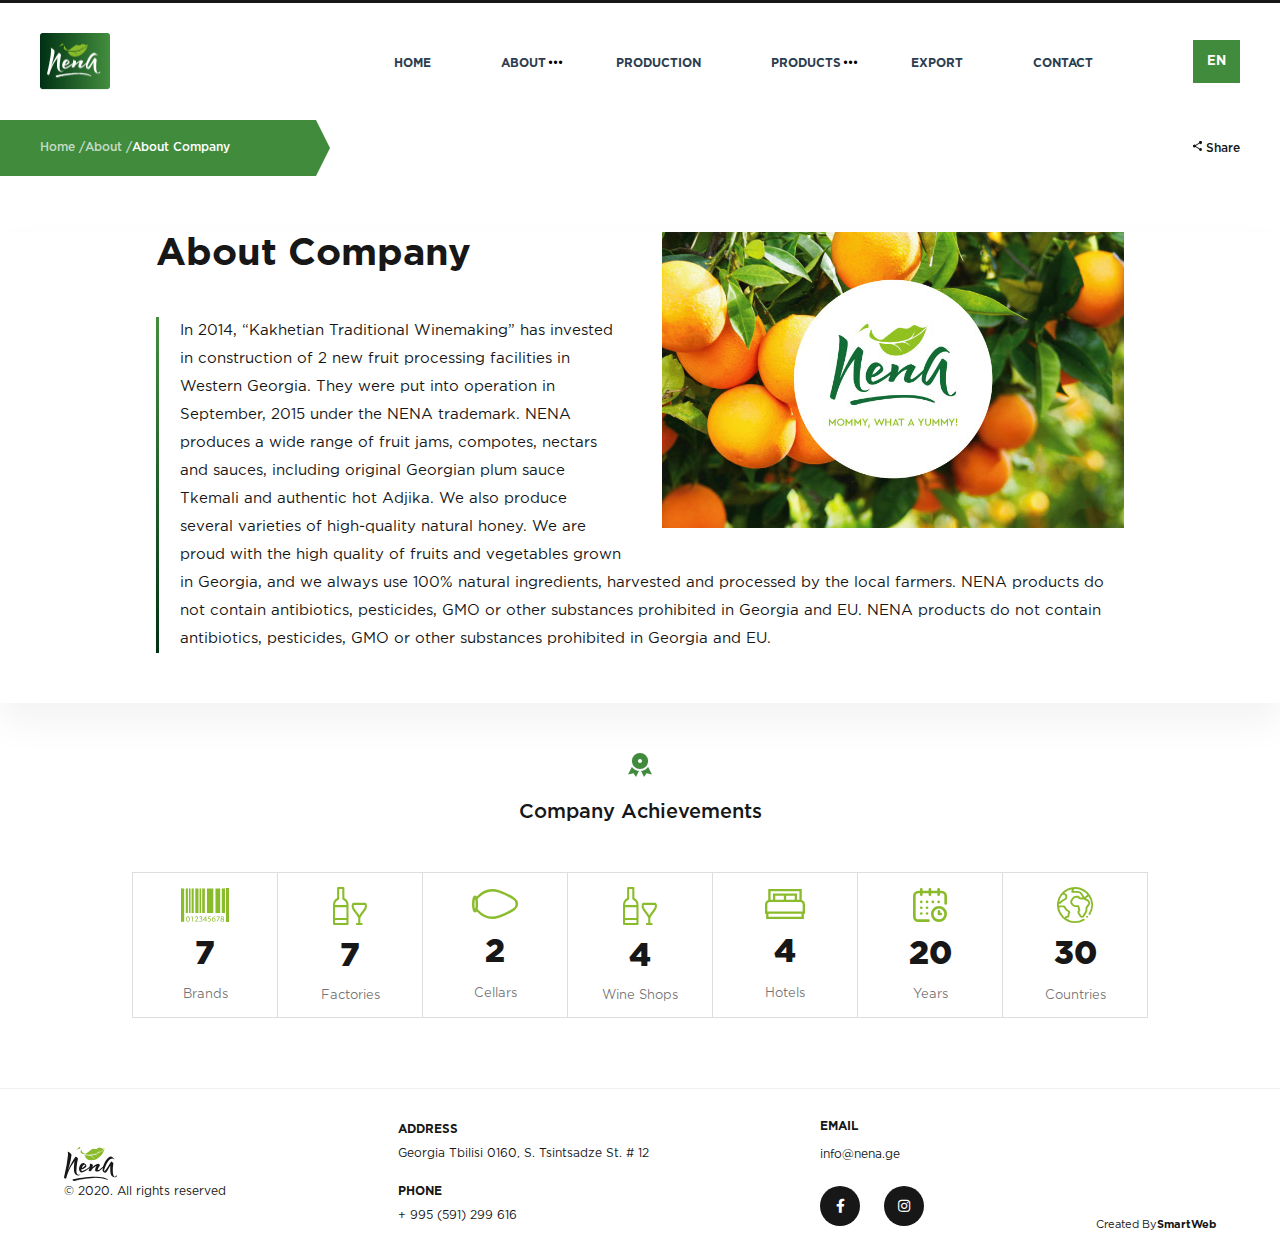
==== commit cf6cc420: "step11" ====
--- a/about.html
+++ b/about.html
@@ -95,146 +95,147 @@
 <!-- end Page Line  -->
 
 <!-- pages map start -->
-<div class="pages__map">
-    <div class="pages__map__green__line"></div>
-    <div class="container">
-        <div class="pages__map__container">
-            <div class="pages__map__container__pages">
-                <span class="pages__map__container__pages__home">Home / </span>
-                <span class="pages__map__container__pages__home">About / </span>
-                <!-- <span class="pages__map__container__pages__slash">/</span> -->
-                <span class="pages__map__container__pages__current__page"> About Company</span>
-            </div>
-            <div class="pages__map__container__share">
-                <img src="assets/img/ic_share_24px.svg" alt=""> <span>Share</span>
-            </div>
-        </div>
-    </div>
-</div>
+    <div class="pages__map">
+        <div class="pages__map__green__line"></div>
+        <div class="container">
+            <div class="pages__map__container">
+                <div class="pages__map__container__pages">
+                    <span class="pages__map__container__pages__home">Home / </span>
+                    <span class="pages__map__container__pages__home">About / </span>
+                    <!-- <span class="pages__map__container__pages__slash">/</span> -->
+                    <span class="pages__map__container__pages__current__page"> About Company</span>
+                </div>
+                <div class="pages__map__container__share">
+                    <img src="assets/img/ic_share_24px.svg" alt=""> <span>Share</span>
+                </div>
+            </div>
+        </div>
+    </div>
 <!-- pages map end -->
 
-<div class="aboutas">
-    <div class="container-small">
-        <div class="about">
-            <div class="about__text">
-                <h1 class="about__title">About Company</h1>
-                <img class="about__img" src="assets/img/undraw_Container_ship_ok1c.svg" alt="">
-                <p class="about__text__content">In 2014, “Kakhetian Traditional Winemaking” 
-                    has invested in construction of 2 new fruit 
-                    processing facilities in Western Georgia. 
-                    They were put into operation in September, 
-                    2015 under the NENA trademark.
-                    NENA produces a wide range of fruit jams, 
-                    compotes, nectars and sauces, including 
-                    original Georgian plum sauce Tkemali and 
-                    authentic hot Adjika. We also produce 
-                    several varieties of high-quality 
-                    natural honey.
-                    We are proud with the high quality 
-                    of fruits and vegetables grown in 
-                    Georgia, and we always use 100% 
-                    natural ingredients, harvested 
-                    and processed by the local farmers.
-                    NENA products do not contain antibiotics, 
-                    pesticides, GMO or other substances
-                    prohibited in Georgia and EU.
-                    NENA products do not contain antibiotics, 
-                    pesticides, GMO or other 
-                    substances prohibited in Georgia and EU.
-                </p>
-            </div>
-        </div>
-    </div>
-</div>
-<div class="achive">
-    <div class="container-small">
-        <div class="company__achievment">
-            <div class="achievment__head">
-                <img class="achievment__logo" src="assets/img/award-48.svg" alt="">
-                <h2 class="achievment__title">Company Achievements</h2>
-            </div>
-            <div class="achievments">
-                <div class="achievment">
-                    <img class="achievment__img" src="assets/img/barcode-product.svg" alt="">
-                    <p class="achievment__number">7</p>
-                    <p class="achievment__text">Brands</p>
-                </div>
-                <div class="achievment">
-                    <img class="achievment__img" src="assets/img/alcohol.svg" alt="">
-                    <p class="achievment__number">7</p>
-                    <p class="achievment__text">Factories</p>
-                </div>
-                <div class="achievment">
-                    <img class="achievment__img" src="assets/img/vault.svg" alt="">
-                    <p class="achievment__number">2</p>
-                    <p class="achievment__text">Cellars</p>
-                </div>
-                <div class="achievment">
-                    <img class="achievment__img" src="assets/img/alcohol.svg" alt="">
-                    <p class="achievment__number">4</p>
-                    <p class="achievment__text">Wine Shops</p>
-                </div>
-                <div class="achievment">
-                    <img class="achievment__img" src="assets/img/bed.svg" alt="">
-                    <p class="achievment__number">4</p>
-                    <p class="achievment__text">Hotels</p>
-                </div>
-                <div class="achievment">
-                    <img class="achievment__img" src="assets/img/calendar.svg" alt="">
-                    <p class="achievment__number">20</p>
-                    <p class="achievment__text">Years</p>
-                </div>
-                <div class="achievment">
-                    <img class="achievment__img" src="assets/img/earth-globe.svg" alt="">
-                    <p class="achievment__number">30</p>
-                    <p class="achievment__text">Countries</p>
-                </div>
-            </div>
-        </div>
-    </div>
-</div>
-
-<footer class="footer__layout">
-    <div class="container">
-        <div class="footer">
-            <div class="footer__logo">
-                <img src="assets/img/nena_flogo.svg" alt="">
-                <p class="copyright">© 2020. All rights reserved</p>
-            </div>
-            <div class="footer__address footer__address1">
-                <div class="footer__address__box1">
-                    <div class="footer__address__type">
-                        <p class="footer-addreess-type">ADDRESS</p>
-                        <p class="footer-get-contact">Georgia Tbilisi 0160, S. Tsintsadze St. # 12</p>
-                    </div>
-                    <a class="footer__address__type" href="tel:+995591299616" >
-                        <p class="footer-addreess-type">PHONE</p>
-                        <p class="footer-get-contact">+ 995 (591) 299 616</p>
-                    </a>
-                </div>
-            </div>
-            <div class="footer__address footer__address2">
-                <div class="footer__address__box2">
-                    <div class="footer__address__type">
-                        <p class="footer-addreess-type">EMAIL</p>
-                        <a class="footer-get-contact" href="mailto:info@nena.ge" >info@nena.ge</a>
-                    </div>
-                    <div class="social__logo">
-                        <div class="fb__box">
-                            <i class="fab fa-facebook-f"></i>
-                        </div>
-                        <div class="insta__box">
-                            <i class="fab fa-instagram"></i>
-                        </div>
-                    </div>
-                </div>
-            </div>
-            <div class="footer__smartweb">
-                <span class="footer__created">Created By</span> <span class="smartweb">SmartWeb</span>
-            </div>
-        </div>
-    </div>
-</footer>
+    <div class="aboutas">
+        <div class="container-small">
+            <div class="about">
+                <div class="about__text">
+                    <h1 class="about__title">About Company</h1>
+                    <img class="about__img" src="assets/img/company_cover.jpg" alt="">
+                    <p class="about__text__content">In 2014, “Kakhetian Traditional Winemaking” 
+                        has invested in construction of 2 new fruit 
+                        processing facilities in Western Georgia. 
+                        They were put into operation in September, 
+                        2015 under the NENA trademark.
+                        NENA produces a wide range of fruit jams, 
+                        compotes, nectars and sauces, including 
+                        original Georgian plum sauce Tkemali and 
+                        authentic hot Adjika. We also produce 
+                        several varieties of high-quality 
+                        natural honey.
+                        We are proud with the high quality 
+                        of fruits and vegetables grown in 
+                        Georgia, and we always use 100% 
+                        natural ingredients, harvested 
+                        and processed by the local farmers.
+                        NENA products do not contain antibiotics, 
+                        pesticides, GMO or other substances
+                        prohibited in Georgia and EU.
+                        NENA products do not contain antibiotics, 
+                        pesticides, GMO or other 
+                        substances prohibited in Georgia and EU.
+                    </p>
+                </div>
+            </div>
+        </div>
+    </div>
+
+    <div class="achive">
+        <div class="container-small">
+            <div class="company__achievment">
+                <div class="achievment__head">
+                    <img class="achievment__logo" src="assets/img/award-48.svg" alt="">
+                    <h2 class="achievment__title">Company Achievements</h2>
+                </div>
+                <div class="achievments">
+                    <div class="achievment">
+                        <img class="achievment__img" src="assets/img/barcode-product.svg" alt="">
+                        <p class="achievment__number">7</p>
+                        <p class="achievment__text">Brands</p>
+                    </div>
+                    <div class="achievment">
+                        <img class="achievment__img" src="assets/img/alcohol.svg" alt="">
+                        <p class="achievment__number">7</p>
+                        <p class="achievment__text">Factories</p>
+                    </div>
+                    <div class="achievment">
+                        <img class="achievment__img" src="assets/img/vault.svg" alt="">
+                        <p class="achievment__number">2</p>
+                        <p class="achievment__text">Cellars</p>
+                    </div>
+                    <div class="achievment">
+                        <img class="achievment__img" src="assets/img/alcohol.svg" alt="">
+                        <p class="achievment__number">4</p>
+                        <p class="achievment__text">Wine Shops</p>
+                    </div>
+                    <div class="achievment">
+                        <img class="achievment__img" src="assets/img/bed.svg" alt="">
+                        <p class="achievment__number">4</p>
+                        <p class="achievment__text">Hotels</p>
+                    </div>
+                    <div class="achievment">
+                        <img class="achievment__img" src="assets/img/calendar.svg" alt="">
+                        <p class="achievment__number">20</p>
+                        <p class="achievment__text">Years</p>
+                    </div>
+                    <div class="achievment">
+                        <img class="achievment__img" src="assets/img/earth-globe.svg" alt="">
+                        <p class="achievment__number">30</p>
+                        <p class="achievment__text">Countries</p>
+                    </div>
+                </div>
+            </div>
+        </div>
+    </div>
+
+    <footer class="footer__layout">
+        <div class="container">
+            <div class="footer">
+                <div class="footer__logo">
+                    <img src="assets/img/nena_flogo.svg" alt="">
+                    <p class="copyright">© 2020. All rights reserved</p>
+                </div>
+                <div class="footer__address footer__address1">
+                    <div class="footer__address__box1">
+                        <div class="footer__address__type">
+                            <p class="footer-addreess-type">ADDRESS</p>
+                            <p class="footer-get-contact">Georgia Tbilisi 0160, S. Tsintsadze St. # 12</p>
+                        </div>
+                        <a class="footer__address__type" href="tel:+995591299616" >
+                            <p class="footer-addreess-type">PHONE</p>
+                            <p class="footer-get-contact">+ 995 (591) 299 616</p>
+                        </a>
+                    </div>
+                </div>
+                <div class="footer__address footer__address2">
+                    <div class="footer__address__box2">
+                        <div class="footer__address__type">
+                            <p class="footer-addreess-type">EMAIL</p>
+                            <a class="footer-get-contact" href="mailto:info@nena.ge" >info@nena.ge</a>
+                        </div>
+                        <div class="social__logo">
+                            <div class="fb__box">
+                                <i class="fab fa-facebook-f"></i>
+                            </div>
+                            <div class="insta__box">
+                                <i class="fab fa-instagram"></i>
+                            </div>
+                        </div>
+                    </div>
+                </div>
+                <div class="footer__smartweb">
+                    <span class="footer__created">Created By</span> <span class="smartweb">SmartWeb</span>
+                </div>
+            </div>
+        </div>
+    </footer>
 
     <script src="https://code.jquery.com/jquery-3.4.1.min.js"></script>
     <script src="assets/js/main.js"></script>  
--- a/assets/css/style.css
+++ b/assets/css/style.css
@@ -173,6 +173,44 @@
 @keyframes big-line {
   100% {
     height: 100vh;
+  }
+}
+
+@-webkit-keyframes shake {
+  10%, 90% {
+    -webkit-transform: translate3d(-1px, 0, 0);
+            transform: translate3d(-1px, 0, 0);
+  }
+  20%, 80% {
+    -webkit-transform: translate3d(2px, 0, 0);
+            transform: translate3d(2px, 0, 0);
+  }
+  30%, 50%, 70% {
+    -webkit-transform: translate3d(-4px, 0, 0);
+            transform: translate3d(-4px, 0, 0);
+  }
+  40%, 60% {
+    -webkit-transform: translate3d(4px, 0, 0);
+            transform: translate3d(4px, 0, 0);
+  }
+}
+
+@keyframes shake {
+  10%, 90% {
+    -webkit-transform: translate3d(-1px, 0, 0);
+            transform: translate3d(-1px, 0, 0);
+  }
+  20%, 80% {
+    -webkit-transform: translate3d(2px, 0, 0);
+            transform: translate3d(2px, 0, 0);
+  }
+  30%, 50%, 70% {
+    -webkit-transform: translate3d(-4px, 0, 0);
+            transform: translate3d(-4px, 0, 0);
+  }
+  40%, 60% {
+    -webkit-transform: translate3d(4px, 0, 0);
+            transform: translate3d(4px, 0, 0);
   }
 }
 
@@ -226,6 +264,17 @@
 .container-small {
   max-width: 1016px;
   margin: 0 auto;
+}
+
+input::-webkit-outer-spin-button,
+input::-webkit-inner-spin-button {
+  -webkit-appearance: none;
+  margin: 0;
+}
+
+input[type=number] {
+  -moz-appearance: textfield;
+  /* Firefox */
 }
 
 .scroll-none {
@@ -505,15 +554,56 @@
   position: relative;
 }
 
+@media only screen and (max-width: 1000px) {
+  .dropdown-title {
+    margin: 0 50px 0px 0;
+  }
+}
+
+@media only screen and (max-width: 800px) {
+  .dropdown-title {
+    margin: 0 0 36px 0;
+  }
+}
+
+.dropdown-title::before {
+  content: '...';
+  position: absolute;
+  font-size: 20px;
+  font-weight: bold;
+  right: -17px;
+  bottom: 2px;
+  cursor: pointer;
+}
+
+@media only screen and (max-width: 800px) {
+  .dropdown-title::before {
+    right: -10px;
+    color: rgba(255, 255, 255, 0.7);
+  }
+}
+
+@media only screen and (max-width: 800px) {
+  .dropdown-title:nth-child(2)::before {
+    right: 5px;
+  }
+}
+
 .dropdown-title a {
   padding-bottom: 20px;
+}
+
+@media only screen and (max-width: 800px) {
+  .dropdown-title:hover::before {
+    color: white;
+  }
 }
 
 .dropdown-title:hover .dropdown-ul {
   opacity: 1;
   visibility: visible;
-  -webkit-transition: 0.6s ease;
-  transition: 0.6s ease;
+  -webkit-transition: 0.3s ease;
+  transition: 0.3s ease;
 }
 
 .dropdown-title:hover .nav-link::after {
@@ -528,8 +618,8 @@
   background-color: #fff;
   opacity: 0;
   visibility: hidden;
-  -webkit-transition: 0.6s ease;
-  transition: 0.6s ease;
+  -webkit-transition: 0.3s ease;
+  transition: 0.3s ease;
   width: -webkit-max-content;
   width: -moz-max-content;
   width: max-content;
@@ -562,7 +652,7 @@
 
 .dropdown-li a {
   color: #171717;
-  font: Bold 10px/12px Gotham Pro;
+  font: 10px/12px gothaProBol;
   -webkit-transition: 0.5s ease;
   transition: 0.5s ease;
 }
@@ -639,7 +729,7 @@
   padding: 13px;
   color: #2C3D4F;
   border: 1px solid #418B3D;
-  font: Bold 13px/15px Gotham Pro;
+  font: 13px/15px gothaProBol;
 }
 
 @media only screen and (max-width: 800px) {
@@ -863,7 +953,7 @@
 }
 
 .pagenation-number {
-  font: Bold 16px/19px Gotham Pro;
+  font: 16px/19px gothaProBold;
   font-weight: bold;
   letter-spacing: 0;
   color: rgba(23, 23, 23, 0.3);
@@ -1388,7 +1478,7 @@
 }
 
 .description-btn {
-  font: Bold 12px/14px Gotham Pro;
+  font: 12px/14px gothaProBol;
   letter-spacing: 0;
   color: #746d6d;
   opacity: 1;
@@ -2192,10 +2282,22 @@
 }
 
 .about-as-description-text p {
+  position: relative;
   line-height: 32px;
   font-family: gothaProReg;
   color: #171717;
   font-size: 16px;
+  padding-left: 16px;
+}
+
+.about-as-description-text p:after {
+  content: '';
+  position: absolute;
+  top: 0;
+  left: 0;
+  width: 3px;
+  height: 100%;
+  background: transparent linear-gradient(26deg, #003114 0%, #438E3E 100%) 0% 0% no-repeat padding-box;
 }
 
 @media only screen and (max-width: 550px) {
@@ -2215,25 +2317,6 @@
 @media only screen and (max-height: 450px) {
   .about-as-description-text {
     height: 26px;
-  }
-}
-
-.about-as-line {
-  position: relative;
-  top: 5px;
-  width: 25px;
-  height: 151px;
-  height: 16vmin;
-  background: transparent linear-gradient(26deg, #003114 0%, #438E3E 100%) 0% 0% no-repeat padding-box;
-  display: -webkit-box;
-  display: -ms-flexbox;
-  display: flex;
-  margin-right: 32px;
-}
-
-@media only screen and (max-width: 830px) {
-  .about-as-line {
-    display: none;
   }
 }
 
@@ -2269,6 +2352,7 @@
 .video {
   width: 100%;
   height: 100%;
+  border: none;
 }
 
 .playpause {
@@ -2563,20 +2647,20 @@
 }
 
 .tel-code {
-  font: 14px/16px GothaProMed;
+  font: 14px/16px gothaProMed;
   letter-spacing: 0;
   color: #171717;
 }
 
 @media only screen and (max-width: 500px) {
   .tel-code {
-    font: 11px/16px GothaProMed;
+    font: 11px/16px gothaProMed;
   }
 }
 
 @media only screen and (max-height: 450px) {
   .tel-code {
-    font: 11px/12px GothaProMed;
+    font: 11px/12px gothaProMed;
   }
 }
 
@@ -2947,13 +3031,13 @@
 .export__presentation__title__presentation {
   margin-top: 24px;
   margin-bottom: 10px;
-  font: 20px/23px GothaProMed;
+  font: 20px/23px gothaProMed;
   letter-spacing: 0;
   color: #171717;
 }
 
 .export__presentation__title__documents {
-  font: 15px/17px GothaProReg;
+  font: 15px/17px gothaProReg;
   letter-spacing: 0;
   color: #171717;
 }
@@ -3053,7 +3137,7 @@
           justify-content: center;
 }
 
-@media only screen and (max-width: 650px) {
+@media only screen and (max-width: 690px) {
   .export__information {
     -webkit-box-orient: vertical;
     -webkit-box-direction: reverse;
@@ -3064,7 +3148,7 @@
 }
 
 .export__information__title {
-  font: 14px/16px GothaProMed;
+  font: 14px/16px gothaProMed;
   letter-spacing: 0;
   color: #418B3D;
   background: rgba(138, 187, 42, 0.12);
@@ -3077,7 +3161,7 @@
   text-align: center;
 }
 
-@media only screen and (max-width: 650px) {
+@media only screen and (max-width: 690px) {
   .export__information__title {
     width: 100%;
   }
@@ -3095,7 +3179,7 @@
   }
 }
 
-@media only screen and (max-width: 650px) {
+@media only screen and (max-width: 690px) {
   .export__information__form {
     width: 100%;
     margin-right: 0px;
@@ -3107,6 +3191,9 @@
   width: 279px;
   height: 56px;
   padding-left: 16px;
+  -webkit-appearance: none;
+  -moz-appearance: none;
+  appearance: none;
   border: 1px solid #DDDDDD;
   border-radius: 5px;
   margin-right: 12px;
@@ -3126,16 +3213,45 @@
   }
 }
 
-@media only screen and (max-width: 650px) {
+@media only screen and (max-width: 690px) {
   .export__information__form .export__form input, .export__information__form .export__form select {
     width: 100%;
     margin-right: 0px;
   }
 }
 
-.export__information__form .export__form option {
+@media only screen and (max-width: 1000px) {
+  .export__information__form .export__form .select2 {
+    margin-bottom: 12px;
+  }
+}
+
+.export__information__form .export__form .select2-selection {
+  border: 1px solid #DDDDDD;
+  height: 56px;
+  display: -webkit-box;
+  display: -ms-flexbox;
+  display: flex;
+  -webkit-box-align: center;
+      -ms-flex-align: center;
+          align-items: center;
+  font: 12px/14px gothaProReg;
+}
+
+.export__information__form .export__form .select2-selection:hover {
+  border: 1px solid #171717;
+}
+
+.export__information__form .export__form .select2-selection__rendered {
+  font: 12px/14px gothaProReg;
   color: rgba(23, 23, 23, 0.7);
-  margin-top: 10px;
+  padding-left: 16px;
+}
+
+.export__information__form .export__form .select2-selection__arrow {
+  top: 15px;
+  right: 10px;
+  color: rgba(23, 23, 23, 0.7);
 }
 
 .export__information__form .export__form textarea {
@@ -3159,10 +3275,14 @@
   }
 }
 
-@media only screen and (max-width: 650px) {
+@media only screen and (max-width: 690px) {
   .export__information__form .export__form textarea {
     width: 100%;
   }
+}
+
+.export__information__form .export__form .contact__from__error {
+  border: 1px solid red !important;
 }
 
 .export__information__form .export__form button {
@@ -3206,7 +3326,7 @@
   }
 }
 
-@media only screen and (max-width: 650px) {
+@media only screen and (max-width: 690px) {
   .export__information__form .export__form button {
     width: 100%;
   }
@@ -3219,9 +3339,8 @@
   position: relative;
 }
 
-.export__information__form .export__form__phone:hover .export__form__whatsapp {
+.export__information__form .export__form__phone:hover .export__form__whatsapp, .export__information__form .export__form__phone:hover .export__form__viber {
   border-left: 1px solid #171717;
-  opacity: 1;
   -webkit-transition: 0.3s ease;
   transition: 0.3s ease;
 }
@@ -3232,22 +3351,21 @@
   transition: 0.3s ease;
 }
 
-@media only screen and (max-width: 650px) {
+@media only screen and (max-width: 690px) {
   .export__information__form .export__form__phone {
     width: 100%;
   }
 }
 
-.export__information__form .export__form__whatsapp {
+.export__information__form .export__form__whatsapp, .export__information__form .export__form__viber {
   -webkit-transition: 0.3s ease;
   transition: 0.3s ease;
   position: absolute;
-  right: 12px;
   top: 42%;
   -webkit-transform: translate(0, -50%);
           transform: translate(0, -50%);
   width: 56px;
-  height: 56px;
+  height: 55px;
   border-left: 1px solid #E3E3E3;
   display: -webkit-box;
   display: -ms-flexbox;
@@ -3258,7 +3376,42 @@
   -webkit-box-pack: center;
       -ms-flex-pack: center;
           justify-content: center;
-  opacity: 0.6;
+  opacity: 0.4;
+  cursor: pointer;
+  font-size: 20px;
+  transition: 0.3s ease;
+}
+
+.export__information__form .export__form__whatsapp:hover, .export__information__form .export__form__viber:hover {
+  font-size: 23px;
+  -webkit-transition: 0.3s ease;
+  transition: 0.3s ease;
+}
+
+.export__information__form .export__form__viber {
+  color: #665CAC;
+  right: 12px;
+}
+
+@media only screen and (max-width: 690px) {
+  .export__information__form .export__form__viber {
+    right: 0;
+  }
+}
+
+.export__information__form .export__form__whatsapp {
+  right: 68px;
+  color: #075E54;
+}
+
+@media only screen and (max-width: 690px) {
+  .export__information__form .export__form__whatsapp {
+    right: 56px;
+  }
+}
+
+.export__information__form .export__form .viber__whatsapp__active {
+  opacity: 1;
 }
 
 .export__information .export__recipient {
@@ -3272,6 +3425,14 @@
   -webkit-box-align: center;
       -ms-flex-align: center;
           align-items: center;
+}
+
+@media only screen and (max-width: 530px) {
+  .export__information .export__recipient {
+    -webkit-box-align: start;
+        -ms-flex-align: start;
+            align-items: flex-start;
+  }
 }
 
 .export__information .export__recipient__info__type {
@@ -3329,14 +3490,7 @@
   position: relative;
 }
 
-.export__information .export__recipient__info__type .export-phone-num:hover i {
-  opacity: 1;
-  color: #075E54;
-  -webkit-transition: 0.3s ease;
-  transition: 0.3s ease;
-}
-
-.export__information .export__recipient__info__type .recipient__number_box {
+.export__information .export__recipient__info__type .recipient__number_box__whatsapp, .export__information .export__recipient__info__type .recipient__number_box__viber {
   -webkit-transition: 0.3s ease;
   transition: 0.3s ease;
   width: 28px;
@@ -3353,12 +3507,37 @@
       -ms-flex-align: center;
           align-items: center;
   position: absolute;
+  top: -10px;
+  cursor: pointer;
+}
+
+.export__information .export__recipient__info__type .recipient__number_box__whatsapp i, .export__information .export__recipient__info__type .recipient__number_box__viber i {
+  opacity: 0.4;
+}
+
+.export__information .export__recipient__info__type .recipient__number_box__whatsapp i:hover, .export__information .export__recipient__info__type .recipient__number_box__viber i:hover {
+  -webkit-animation: shake 0.82s cubic-bezier(0.36, 0.07, 0.19, 0.97) both;
+          animation: shake 0.82s cubic-bezier(0.36, 0.07, 0.19, 0.97) both;
+  -webkit-transform: translate3d(0, 0, 0);
+          transform: translate3d(0, 0, 0);
+  -webkit-backface-visibility: hidden;
+          backface-visibility: hidden;
+  -webkit-perspective: 1000px;
+          perspective: 1000px;
+}
+
+.export__information .export__recipient__info__type .recipient__number_box__whatsapp .viber__whatsapp__active, .export__information .export__recipient__info__type .recipient__number_box__viber .viber__whatsapp__active {
+  opacity: 1;
+}
+
+.export__information .export__recipient__info__type .recipient__number_box__whatsapp {
+  color: #075E54;
   right: -40px;
-  top: -10px;
-}
-
-.export__information .export__recipient__info__type .recipient__number_box i {
-  opacity: 0.6;
+}
+
+.export__information .export__recipient__info__type .recipient__number_box__viber {
+  color: #665CAC;
+  right: -75px;
 }
 
 .export__media {
@@ -3443,6 +3622,7 @@
 
 .export__media__videos .export__media__video .video {
   border-radius: 8px;
+  border: none;
 }
 
 .aboutas {
@@ -3494,6 +3674,7 @@
   float: right;
   width: 462px;
   height: 296px;
+  margin: 0 0 20px 40px;
 }
 
 @media only screen and (max-width: 670px) {
@@ -3511,7 +3692,7 @@
 }
 
 .about .about__text__content {
-  font: 15px/28px GothaProReg;
+  font: 15px/28px gothaProReg;
   letter-spacing: 0;
   color: #171717;
   position: relative;
@@ -3529,7 +3710,7 @@
 
 @media only screen and (max-width: 550px) {
   .about .about__text__content {
-    font: 12px/20px GothaProReg;
+    font: 12px/20px gothaProReg;
   }
 }
 
@@ -3551,11 +3732,12 @@
 }
 
 .achievment__head .achievment__title {
-  font: 20px/23px GothaProMed;
+  font: 20px/23px gothaProMed;
   letter-spacing: 0;
   color: #171717;
   margin-top: 24px;
   margin-bottom: 48px;
+  text-align: center;
 }
 
 .achievments {
@@ -3578,9 +3760,10 @@
 
 .achievments .achievment {
   background-color: #fff;
-  width: 145px;
-  height: 145px;
+  width: 144px;
+  height: 144px;
   border: 1px solid #DDDDDD;
+  border-left: none;
   display: -webkit-box;
   display: -ms-flexbox;
   display: flex;
@@ -3594,6 +3777,8 @@
   -webkit-box-pack: space-evenly;
       -ms-flex-pack: space-evenly;
           justify-content: space-evenly;
+  -webkit-box-sizing: content-box;
+          box-sizing: content-box;
 }
 
 @media only screen and (max-width: 500px) {
@@ -3603,6 +3788,120 @@
   }
 }
 
+.achievments .achievment:first-child {
+  border-left: 1px solid #DDDDDD;
+}
+
+@media only screen and (max-width: 341px) {
+  .achievments .achievment:first-child {
+    border-bottom: none;
+  }
+}
+
+@media only screen and (max-width: 1080px) {
+  .achievments .achievment:last-child {
+    border-left: 1px solid #DDDDDD;
+    border-top: none;
+  }
+}
+
+@media only screen and (max-width: 501px) {
+  .achievments .achievment:last-child {
+    border-left: none;
+  }
+}
+
+@media only screen and (max-width: 433px) {
+  .achievments .achievment:last-child {
+    border-left: 1px solid #DDDDDD;
+  }
+}
+
+@media only screen and (max-width: 935px) {
+  .achievments .achievment:nth-child(6) {
+    border-left: 1px solid #DDDDDD;
+    border-top: none;
+    border-right: none;
+  }
+}
+
+@media only screen and (max-width: 645px) {
+  .achievments .achievment:nth-child(6) {
+    border-left: 1px solid #DDDDDD;
+    border-top: none;
+    border-right: 1px solid #DDDDDD;
+  }
+}
+
+@media only screen and (max-width: 790px) {
+  .achievments .achievment:nth-child(5) {
+    border-left: 1px solid #DDDDDD;
+    border-top: none;
+    border-right: none;
+  }
+}
+
+@media only screen and (max-width: 341px) {
+  .achievments .achievment:nth-child(5) {
+    border-left: 1px solid #DDDDDD;
+    border-top: 1px solid #DDDDDD;
+    border-right: 1px solid #DDDDDD;
+  }
+}
+
+@media only screen and (max-width: 341px) {
+  .achievments .achievment:nth-child(5) {
+    border-left: 1px solid #DDDDDD;
+    border-top: none;
+    border-right: none;
+  }
+}
+
+@media only screen and (max-width: 645px) {
+  .achievments .achievment:nth-child(4) {
+    border-left: 1px solid #DDDDDD;
+    border-top: none;
+    border-right: none;
+  }
+}
+
+@media only screen and (max-width: 500px) {
+  .achievments .achievment:nth-child(4) {
+    border-left: none;
+    border-top: 1px solid #DDDDDD;
+    border-right: 1px solid #DDDDDD;
+  }
+}
+
+@media only screen and (max-width: 433px) {
+  .achievments .achievment:nth-child(4) {
+    border-left: 1px solid #DDDDDD;
+    border-top: none;
+    border-right: none;
+  }
+}
+
+@media only screen and (max-width: 341px) {
+  .achievments .achievment:nth-child(4) {
+    border-top: 1px solid #DDDDDD;
+    border-right: 1px solid #DDDDDD;
+  }
+}
+
+@media only screen and (max-width: 341px) {
+  .achievments .achievment:nth-child(3) {
+    border-left: 1px solid #DDDDDD;
+    border-top: 1px solid #DDDDDD;
+    border-right: none;
+  }
+}
+
+@media only screen and (max-width: 341px) {
+  .achievments .achievment:nth-child(2) {
+    border-bottom: none;
+  }
+}
+
 @media only screen and (max-width: 500px) {
   .achievments .achievment__img {
     height: 24px;
@@ -3622,14 +3921,14 @@
 }
 
 .achievments .achievment__text {
-  font: 13px/15px GothaProReg;
+  font: 13px/15px gothaProReg;
   letter-spacing: 0;
   color: rgba(23, 23, 23, 0.6);
 }
 
 @media only screen and (max-width: 500px) {
   .achievments .achievment__text {
-    font: 10px/12px GothaProReg;
+    font: 10px/12px gothaProReg;
   }
 }
 
@@ -3694,6 +3993,7 @@
 }
 
 .products .products__head .products__type a {
+  position: relative;
   font: 12px/14px gothaProBol;
   letter-spacing: 0;
   color: #171717;
@@ -3731,6 +4031,22 @@
   color: #fff;
   -webkit-transition: 0.5s ease;
   transition: 0.5s ease;
+}
+
+.products .products__head .products__type .products__type__active::before {
+  content: '';
+  background-image: url(../img/leaf.svg);
+  position: absolute;
+  top: -21px;
+  left: 35%;
+  height: 22px;
+  width: 17px;
+}
+
+@media only screen and (max-width: 650px) {
+  .products .products__head .products__type .products__type__active::before {
+    display: none;
+  }
 }
 
 .products .products__items {
@@ -4282,7 +4598,7 @@
   }
 }
 
-.honey__swiper .honey__swiper__img {
+.honey__swiper .honey__swiper__img, .honey__swiper .honey__swiper__video {
   width: 183px;
   height: 120px;
   position: relative;
@@ -4292,13 +4608,13 @@
 }
 
 @media only screen and (max-width: 550px) {
-  .honey__swiper .honey__swiper__img {
+  .honey__swiper .honey__swiper__img, .honey__swiper .honey__swiper__video {
     width: 101px !important;
     height: 66px !important;
   }
 }
 
-.honey__swiper .honey__swiper__img:hover::after {
+.honey__swiper .honey__swiper__img:hover::after, .honey__swiper .honey__swiper__video:hover::after {
   content: '';
   width: 100%;
   height: 100%;
@@ -4308,7 +4624,7 @@
   z-index: 7;
 }
 
-.honey__swiper .honey__swiper__img:hover::before {
+.honey__swiper .honey__swiper__img:hover::before, .honey__swiper .honey__swiper__video:hover::before {
   content: '';
   background-image: url("../img/ic_fullscreen_24px.svg");
   background-repeat: no-repeat;
@@ -4331,12 +4647,12 @@
           transform: translate(-50%, -50%);
 }
 
-.honey__swiper .honey__swiper__img img {
+.honey__swiper .honey__swiper__img img, .honey__swiper .honey__swiper__video img {
   width: 100%;
   height: 100%;
 }
 
-.honey__swiper .honey__swiper__img .video-icon {
+.honey__swiper .honey__swiper__img .video-icon, .honey__swiper .honey__swiper__video .video-icon {
   width: 15px;
   height: 10px;
   position: absolute;
@@ -4346,7 +4662,7 @@
 }
 
 @media only screen and (max-width: 550px) {
-  .honey__swiper .honey__swiper__img .video-icon {
+  .honey__swiper .honey__swiper__img .video-icon, .honey__swiper .honey__swiper__video .video-icon {
     width: 10px;
     bottom: 9px;
     left: 9px;
@@ -5103,6 +5419,10 @@
   color: #fff;
 }
 
+.contact__shop__box .contact__form .contact__from__error {
+  border: 1px solid red !important;
+}
+
 .swiper-popup, .swiper-popup-video {
   visibility: hidden;
   opacity: 0;
@@ -5165,9 +5485,42 @@
   }
 }
 
+.swiper-popup .swiper-popup-content .popup-top-swiper-slide .export__media__video, .swiper-popup-video .swiper-popup-content .popup-top-swiper-slide .export__media__video {
+  display: -webkit-box;
+  display: -ms-flexbox;
+  display: flex;
+  -webkit-box-pack: center;
+      -ms-flex-pack: center;
+          justify-content: center;
+  -webkit-box-align: center;
+      -ms-flex-align: center;
+          align-items: center;
+}
+
+.swiper-popup .swiper-popup-content .popup-top-swiper-slide iframe, .swiper-popup-video .swiper-popup-content .popup-top-swiper-slide iframe {
+  height: 80%;
+  width: 80%;
+}
+
 .swiper-popup .swiper-popup-content .popup-top-swiper-slide img, .swiper-popup-video .swiper-popup-content .popup-top-swiper-slide img {
+  height: 370px;
+  height: 55vmin;
+  width: 550px;
   -o-object-fit: contain;
      object-fit: contain;
+}
+
+@media only screen and (max-width: 930px) {
+  .swiper-popup .swiper-popup-content .popup-top-swiper-slide img, .swiper-popup-video .swiper-popup-content .popup-top-swiper-slide img {
+    height: 40vmin;
+    width: 450px;
+  }
+}
+
+@media only screen and (max-width: 760px) {
+  .swiper-popup .swiper-popup-content .popup-top-swiper-slide img, .swiper-popup-video .swiper-popup-content .popup-top-swiper-slide img {
+    width: 80%;
+  }
 }
 
 @media only screen and (max-width: 550px) {
@@ -5322,6 +5675,9 @@
   -webkit-box-pack: center;
       -ms-flex-pack: center;
           justify-content: center;
+  cursor: pointer;
+  -webkit-transition: 0.3s ease;
+  transition: 0.3s ease;
 }
 
 .footer .social__logo .fb__box:nth-child(1), .footer .social__logo .insta__box:nth-child(1) {
@@ -5338,6 +5694,18 @@
     width: 32px;
     height: 32px;
   }
+}
+
+.footer .social__logo .fb__box:hover {
+  background-color: #3B5998;
+  -webkit-transition: 0.3s ease;
+  transition: 0.3s ease;
+}
+
+.footer .social__logo .insta__box:hover {
+  background-color: #D6249F;
+  -webkit-transition: 0.3s ease;
+  transition: 0.3s ease;
 }
 
 @media only screen and (max-width: 740px) {
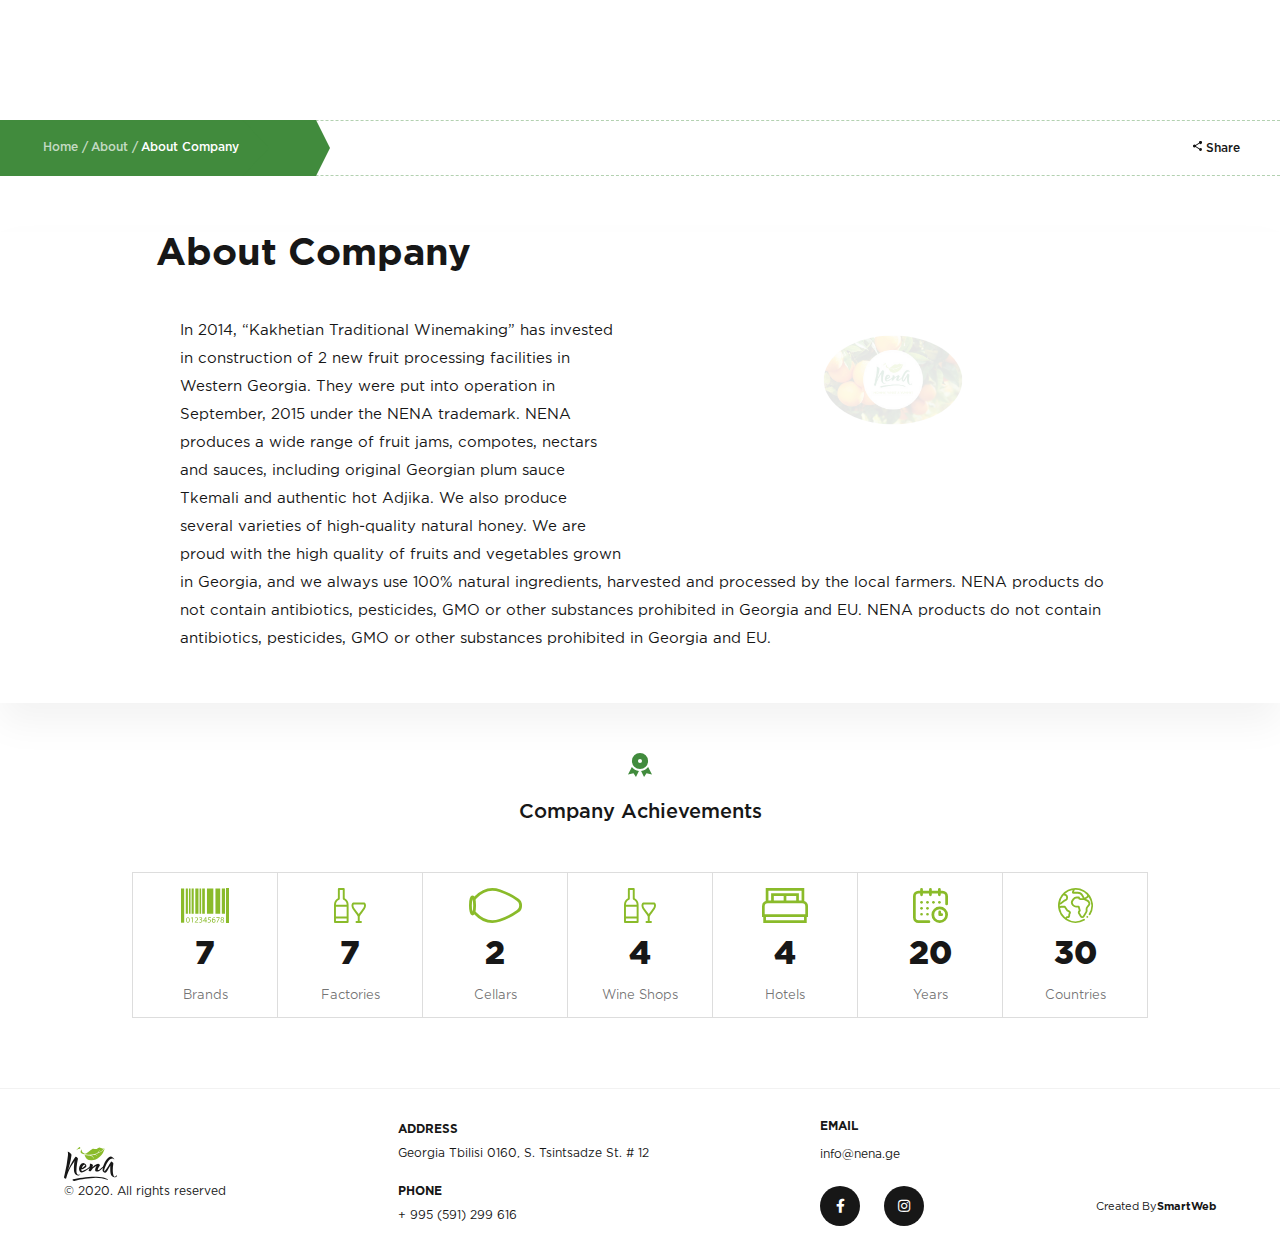
==== commit be5c46c8: "change popup slider" ====
--- a/about.html
+++ b/about.html
@@ -100,14 +100,13 @@
         <div class="container">
             <div class="pages__map__container">
                 <div class="pages__map__container__pages">
-                    <span class="pages__map__container__pages__home">Home / </span>
-                    <span class="pages__map__container__pages__home">About / </span>
-                    <!-- <span class="pages__map__container__pages__slash">/</span> -->
-                    <span class="pages__map__container__pages__current__page"> About Company</span>
-                </div>
-                <div class="pages__map__container__share">
+                    <a href="index.html" class="pages__map__container__pages__home">Home / </a>
+                    <a href="#!" class="pages__map__container__pages__home">About / </a>
+                    <a href="#!" class="pages__map__container__pages__current__page"> About Company</a>
+                </div>
+                <a href="#!" class="pages__map__container__share">
                     <img src="assets/img/ic_share_24px.svg" alt=""> <span>Share</span>
-                </div>
+                </a>
             </div>
         </div>
     </div>
@@ -119,29 +118,31 @@
                 <div class="about__text">
                     <h1 class="about__title">About Company</h1>
                     <img class="about__img" src="assets/img/company_cover.jpg" alt="">
-                    <p class="about__text__content">In 2014, “Kakhetian Traditional Winemaking” 
-                        has invested in construction of 2 new fruit 
-                        processing facilities in Western Georgia. 
-                        They were put into operation in September, 
-                        2015 under the NENA trademark.
-                        NENA produces a wide range of fruit jams, 
-                        compotes, nectars and sauces, including 
-                        original Georgian plum sauce Tkemali and 
-                        authentic hot Adjika. We also produce 
-                        several varieties of high-quality 
-                        natural honey.
-                        We are proud with the high quality 
-                        of fruits and vegetables grown in 
-                        Georgia, and we always use 100% 
-                        natural ingredients, harvested 
-                        and processed by the local farmers.
-                        NENA products do not contain antibiotics, 
-                        pesticides, GMO or other substances
-                        prohibited in Georgia and EU.
-                        NENA products do not contain antibiotics, 
-                        pesticides, GMO or other 
-                        substances prohibited in Georgia and EU.
-                    </p>
+                    <div class="about__text__content">
+                        <p >In 2014, “Kakhetian Traditional Winemaking” 
+                            has invested in construction of 2 new fruit 
+                            processing facilities in Western Georgia. 
+                            They were put into operation in September, 
+                            2015 under the NENA trademark.
+                            NENA produces a wide range of fruit jams, 
+                            compotes, nectars and sauces, including 
+                            original Georgian plum sauce Tkemali and 
+                            authentic hot Adjika. We also produce 
+                            several varieties of high-quality 
+                            natural honey.
+                            We are proud with the high quality 
+                            of fruits and vegetables grown in 
+                            Georgia, and we always use 100% 
+                            natural ingredients, harvested 
+                            and processed by the local farmers.
+                            NENA products do not contain antibiotics, 
+                            pesticides, GMO or other substances
+                            prohibited in Georgia and EU.
+                            NENA products do not contain antibiotics, 
+                            pesticides, GMO or other 
+                            substances prohibited in Georgia and EU.
+                        </p>
+                    </div>
                 </div>
             </div>
         </div>
--- a/assets/css/style.css
+++ b/assets/css/style.css
@@ -73,6 +73,24 @@
   }
 }
 
+@-webkit-keyframes fadeIn1 {
+  100% {
+    -webkit-transform: scale(1);
+            transform: scale(1);
+    opacity: 1;
+    border-radius: 0;
+  }
+}
+
+@keyframes fadeIn1 {
+  100% {
+    -webkit-transform: scale(1);
+            transform: scale(1);
+    opacity: 1;
+    border-radius: 0;
+  }
+}
+
 @-webkit-keyframes blur {
   100% {
     opacity: 1;
@@ -212,6 +230,48 @@
     -webkit-transform: translate3d(4px, 0, 0);
             transform: translate3d(4px, 0, 0);
   }
+}
+
+@-webkit-keyframes zoomInLeft {
+  0% {
+    opacity: 0;
+    -webkit-transform: scale3d(0.1, 0.1, 0.1) translate3d(-1000px, 0, 0);
+    transform: scale3d(0.1, 0.1, 0.1) translate3d(-1000px, 0, 0);
+    -webkit-animation-timing-function: cubic-bezier(0.55, 0.055, 0.675, 0.19);
+    animation-timing-function: cubic-bezier(0.55, 0.055, 0.675, 0.19);
+  }
+  60% {
+    opacity: 1;
+    -webkit-transform: scale3d(0.475, 0.475, 0.475) translate3d(10px, 0, 0);
+    transform: scale3d(0.475, 0.475, 0.475) translate3d(10px, 0, 0);
+    -webkit-animation-timing-function: cubic-bezier(0.175, 0.885, 0.32, 1);
+    animation-timing-function: cubic-bezier(0.175, 0.885, 0.32, 1);
+  }
+}
+
+@keyframes zoomInLeft {
+  0% {
+    opacity: 0;
+    -webkit-transform: scale3d(0.1, 0.1, 0.1) translate3d(-1000px, 0, 0);
+    transform: scale3d(0.1, 0.1, 0.1) translate3d(-1000px, 0, 0);
+    -webkit-animation-timing-function: cubic-bezier(0.55, 0.055, 0.675, 0.19);
+    animation-timing-function: cubic-bezier(0.55, 0.055, 0.675, 0.19);
+  }
+  60% {
+    opacity: 1;
+    -webkit-transform: scale3d(0.475, 0.475, 0.475) translate3d(10px, 0, 0);
+    transform: scale3d(0.475, 0.475, 0.475) translate3d(10px, 0, 0);
+    -webkit-animation-timing-function: cubic-bezier(0.175, 0.885, 0.32, 1);
+    animation-timing-function: cubic-bezier(0.175, 0.885, 0.32, 1);
+  }
+}
+
+.slide-up-class2 {
+  position: relative;
+  bottom: -100px;
+  opacity: 0;
+  -webkit-animation: slide-up 1s ease 0.1s forwards;
+          animation: slide-up 1s ease 0.1s forwards;
 }
 
 .slide-up-class {
@@ -287,7 +347,7 @@
 
 @media only screen and (max-width: 500px) {
   .page-slider-swiper-wraper {
-    height: 90vh;
+    height: 98vh;
   }
 }
 
@@ -497,7 +557,7 @@
 
 @media only screen and (max-height: 450px) {
   .header-nav-li {
-    margin: 0 10px 20px 0;
+    margin: 0 30px 20px 0;
   }
 }
 
@@ -717,6 +777,7 @@
   overflow: hidden;
   -webkit-transition: 0.3s ease;
   transition: 0.3s ease;
+  border: 1px solid #418B3D;
 }
 
 @media only screen and (max-width: 800px) {
@@ -728,8 +789,9 @@
 .language-content-box a {
   padding: 13px;
   color: #2C3D4F;
-  border: 1px solid #418B3D;
   font: 13px/15px gothaProBol;
+  border-top: 1px solid #418B3D;
+  background-color: #fff;
 }
 
 @media only screen and (max-width: 800px) {
@@ -739,23 +801,12 @@
   }
 }
 
-.language-content-box a:nth-child(1) {
-  color: #fff;
-}
-
-.language-content-box a:nth-child(2) {
-  background-color: #fff;
-}
-
-.language-content-box a:nth-child(3) {
-  border-top: initial;
-  background-color: #fff;
-}
-
-.language-content-box-active {
+.language-content-box .language-content-box-active {
   -webkit-box-ordinal-group: 0;
       -ms-flex-order: -1;
           order: -1;
+  background: #418B3D;
+  color: #fff;
 }
 
 .pagenation-box {
@@ -809,6 +860,7 @@
   visibility: visible;
   -webkit-transition: 0.9s ease;
   transition: 0.9s ease;
+  font-family: gothaProBol;
 }
 
 @media only screen and (max-width: 1250px) {
@@ -953,9 +1005,7 @@
 }
 
 .pagenation-number {
-  font: 16px/19px gothaProBold;
-  font-weight: bold;
-  letter-spacing: 0;
+  font: 16px/19px gothaProBol;
   color: rgba(23, 23, 23, 0.3);
   text-transform: uppercase;
   opacity: 1;
@@ -989,11 +1039,11 @@
 }
 
 .main {
-  padding-top: 90px;
+  padding-top: 70px;
 }
 
 .swiper-box {
-  height: calc(100vh - 90px);
+  height: calc(100vh - 70px);
   width: 100%;
 }
 
@@ -1220,7 +1270,7 @@
 }
 
 .main-swiper-select-content-box {
-  width: 86px;
+  margin: 0 15px;
   display: -webkit-box;
   display: -ms-flexbox;
   display: flex;
@@ -1234,6 +1284,7 @@
   opacity: 0.4;
   -webkit-transition: 0.5s ease;
   transition: 0.5s ease;
+  text-align: center;
 }
 
 .main-swiper-select-content-box:hover {
@@ -1262,33 +1313,13 @@
   cursor: pointer;
 }
 
-.compote-bottle {
-  height: 17vmin;
+.main-slider-small-bottle {
+  height: 10vmin;
 }
 
 @media only screen and (max-height: 450px) {
-  .compote-bottle {
-    height: 10vmin;
-  }
-}
-
-.nectar-bottle {
-  height: 72px;
-}
-
-@media only screen and (max-height: 450px) {
-  .nectar-bottle {
+  .main-slider-small-bottle {
     height: 30px;
-  }
-}
-
-.jam-bottle {
-  height: 57px;
-}
-
-@media only screen and (max-height: 450px) {
-  .jam-bottle {
-    height: 25px;
   }
 }
 
@@ -1356,6 +1387,7 @@
   -webkit-animation: text-line 1s 1s  ease forwards;
           animation: text-line 1s 1s  ease forwards;
   height: 0;
+  border-radius: 50px;
 }
 
 .arrow-box {
@@ -1606,7 +1638,7 @@
 
 @media only screen and (max-width: 850px) {
   .popular-big-box {
-    height: 90vh;
+    height: 98vh;
   }
 }
 
@@ -1643,7 +1675,7 @@
 
 @media only screen and (max-width: 680px) {
   .poular-product {
-    padding-top: 105px;
+    padding-top: 70px;
   }
 }
 
@@ -1938,7 +1970,7 @@
 
 .popular-swiper-thumbs {
   width: 550px;
-  height: 200px;
+  height: 210px;
   position: absolute;
   right: 180px;
   top: 20px;
@@ -1963,7 +1995,7 @@
 @media only screen and (max-width: 720px) {
   .popular-swiper-thumbs {
     width: 175px;
-    height: 160px;
+    height: 172px;
     right: 10%;
   }
 }
@@ -2117,7 +2149,7 @@
   text-align: right;
   margin: 0 24px;
   position: relative;
-  bottom: 10px;
+  bottom: 0px;
 }
 
 .about-as-outside-container {
@@ -2127,7 +2159,7 @@
 
 @media only screen and (max-width: 720px) {
   .about-as-outside-container {
-    height: 90vh;
+    height: 98vh;
   }
 }
 
@@ -2159,6 +2191,13 @@
   }
 }
 
+@media only screen and (max-width: 550px) {
+  .about-as {
+    height: calc(100% - 65px);
+    top: 65px;
+  }
+}
+
 .about-as-title {
   text-align: center;
   color: #383C5D;
@@ -2174,10 +2213,9 @@
   -webkit-box-pack: space-evenly;
       -ms-flex-pack: space-evenly;
           justify-content: space-evenly;
-  -webkit-box-align: center;
-      -ms-flex-align: center;
-          align-items: center;
-  margin-top: 50px;
+  -webkit-box-align: start;
+      -ms-flex-align: start;
+          align-items: flex-start;
 }
 
 @media only screen and (max-width: 830px) {
@@ -2217,6 +2255,12 @@
   }
 }
 
+@media only screen and (max-width: 550px) {
+  .about-as-description-big-box {
+    margin: 15px 0 24px 0;
+  }
+}
+
 @media only screen and (max-height: 450px) {
   .about-as-description-big-box {
     margin: 10px 0;
@@ -2232,17 +2276,11 @@
 @media only screen and (max-width: 830px) {
   .about-as-description-title {
     position: absolute;
-    top: 20px;
+    top: 0px;
     left: 50%;
     -webkit-transform: translate(-50%, 0);
             transform: translate(-50%, 0);
-  }
-}
-
-@media only screen and (max-width: 550px) {
-  .about-as-description-title {
     font-size: 20px;
-    top: 0px;
   }
 }
 
@@ -2296,8 +2334,11 @@
   top: 0;
   left: 0;
   width: 3px;
-  height: 100%;
-  background: transparent linear-gradient(26deg, #003114 0%, #438E3E 100%) 0% 0% no-repeat padding-box;
+  height: 0%;
+  border-radius: 40px;
+  background: transparent linear-gradient(36deg, #003114 0%, #438E3E 100%) 0% 0% no-repeat padding-box;
+  -webkit-animation: text-line 1s 1s ease forwards;
+          animation: text-line 1s 1s ease forwards;
 }
 
 @media only screen and (max-width: 550px) {
@@ -2340,6 +2381,12 @@
   .about-as-video-box {
     width: 100%;
     right: initial;
+  }
+}
+
+@media only screen and (max-width: 550px) {
+  .about-as-video-box {
+    height: 45vmin;
   }
 }
 
@@ -2378,13 +2425,13 @@
 
 @media only screen and (max-width: 830px) {
   .about-as-slider {
-    height: 40px;
+    height: 70px;
   }
 }
 
 @media only screen and (max-height: 700px) {
   .about-as-slider {
-    height: 40px;
+    height: 70px;
   }
 }
 
@@ -2445,12 +2492,12 @@
 
 .index-footer {
   height: 100vh;
-  padding-top: 97px;
+  padding-top: 70px;
 }
 
 @media only screen and (max-width: 850px) {
   .index-footer {
-    height: 95vh;
+    height: 98vh;
   }
 }
 
@@ -2698,7 +2745,7 @@
 }
 
 .address-type {
-  margin: 21px 0;
+  margin: 15px 0;
   font: 16px/19px gothaProBol;
   color: #171717;
 }
@@ -2737,6 +2784,8 @@
 .smart-web-box {
   color: #171717;
   font: 14px/16px gothaProReg;
+  position: relative;
+  bottom: -35px;
 }
 
 @media only screen and (max-width: 452px) {
@@ -2770,6 +2819,7 @@
 }
 
 .layout-header {
+  top: -100px;
   border-top: 3px solid #181818;
   width: 100%;
   -webkit-animation: slide-down 0.7s 0.7s ease forwards;
@@ -2779,6 +2829,12 @@
   z-index: 16;
 }
 
+@media only screen and (max-width: 550px) {
+  .layout-header {
+    border-top: none;
+  }
+}
+
 .layout-header-content {
   padding: 30px 0;
 }
@@ -2787,6 +2843,26 @@
   width: 100%;
   height: 56px;
   margin-bottom: 56px;
+  position: relative;
+}
+
+.pages__map::after {
+  content: '';
+  height: 1px;
+  width: 100%;
+  border-bottom: 1px dashed rgba(65, 139, 61, 0.4);
+  position: absolute;
+  bottom: 0px;
+  z-index: -1;
+}
+
+.pages__map::before {
+  content: '';
+  height: 1px;
+  width: 100%;
+  border-top: 1px dashed rgba(65, 139, 61, 0.4);
+  position: absolute;
+  z-index: -1;
 }
 
 @media only screen and (max-width: 550px) {
@@ -2803,12 +2879,6 @@
   position: absolute;
   z-index: -1;
   left: 0;
-}
-
-@media only screen and (max-width: 550px) {
-  .pages__map__green__line {
-    height: 32px;
-  }
 }
 
 .pages__map__green__line::after {
@@ -2822,9 +2892,9 @@
           clip-path: polygon(0% 0%, 75% 0%, 100% 50%, 75% 100%, 0% 100%);
 }
 
-@media only screen and (max-width: 550px) {
-  .pages__map__green__line::after {
-    height: 32px;
+@media only screen and (max-width: 1240px) {
+  .pages__map__green__line {
+    display: none;
   }
 }
 
@@ -2840,7 +2910,6 @@
           align-items: center;
   height: 56px;
   position: relative;
-  z-index: -1;
 }
 
 @media only screen and (max-width: 550px) {
@@ -2849,7 +2918,7 @@
   }
 }
 
-@media only screen and (max-width: 1200px) {
+@media only screen and (max-width: 1240px) {
   .pages__map__container {
     margin: 0 24px;
   }
@@ -2860,7 +2929,7 @@
   font: 12px/14px gothaProMed;
 }
 
-@media only screen and (max-width: 1300px) {
+@media only screen and (max-width: 1390px) {
   .pages__map__container__pages {
     height: 100%;
     display: -webkit-box;
@@ -2879,6 +2948,9 @@
     width: -webkit-fit-content;
     width: -moz-fit-content;
     width: fit-content;
+    position: relative;
+    left: -35px;
+    padding-left: 35px;
   }
 }
 
@@ -2890,11 +2962,23 @@
 
 .pages__map__container__pages__current__page {
   color: white;
+  margin-left: 3px;
+}
+
+.pages__map__container__pages__home {
+  margin-left: 3px;
+  color: rgba(255, 255, 255, 0.7);
 }
 
 .pages__map__container__share {
   font: 12px/14px gothaProMed;
   color: #171717;
+}
+
+@media only screen and (max-width: 550px) {
+  .pages__map__container__share {
+    display: none;
+  }
 }
 
 .export {
@@ -2979,28 +3063,38 @@
 .export__content__texts__box__text__content::before {
   content: '';
   width: 3px;
-  height: 100%;
-  background: transparent linear-gradient(12deg, #003114 0%, #438E3E 100%) 0% 0% no-repeat padding-box;
+  height: 0%;
   position: absolute;
-}
-
-.export__content__texts__box__text__content__p {
+  border-radius: 40px;
+  background: transparent linear-gradient(36deg, #003114 0%, #438E3E 100%) 0% 0% no-repeat padding-box;
+  -webkit-animation: text-line 1s 1s ease forwards;
+          animation: text-line 1s 1s ease forwards;
+}
+
+.export__content__texts__box__text__content p {
   padding-left: 30px;
 }
 
 @media only screen and (max-width: 550px) {
-  .export__content__texts__box__text__content__p {
-    font-size: 12px;
+  .export__content__texts__box__text__content p {
+    font: 12px/20px gothaProReg;
   }
 }
 
 .export__content__texts__box__img__box {
   width: 40%;
+  position: relative;
+  overflow: hidden;
 }
 
 .export__content__texts__box__img__box img {
   width: 100%;
   height: 100%;
+  position: relative;
+  right: -300px;
+  opacity: 0;
+  -webkit-animation: slide-from-right 2s ease 1s forwards;
+          animation: slide-from-right 2s ease 1s forwards;
 }
 
 @media only screen and (max-width: 800px) {
@@ -3022,6 +3116,7 @@
       -ms-flex-align: center;
           align-items: center;
   margin-bottom: 50px;
+  opacity: 0;
 }
 
 .export__presentation__title {
@@ -3572,7 +3667,7 @@
 
 @media only screen and (max-width: 650px) {
   .export__media__title {
-    font-size: 14px;
+    font: 14px/14px gothaProMed;
   }
 }
 
@@ -3613,6 +3708,18 @@
   border-radius: 8px;
 }
 
+.export__media__videos .export__media__video::after {
+  content: "";
+  position: absolute;
+  width: 100%;
+  height: 100%;
+  left: 0;
+  bottom: 0;
+  border-radius: 8px;
+  background: transparent -webkit-gradient(linear, left top, left bottom, from(#00000000), to(#000000FA)) 0% 0% no-repeat padding-box;
+  background: transparent linear-gradient(180deg, #00000000 0%, #000000FA 100%) 0% 0% no-repeat padding-box;
+}
+
 @media only screen and (max-width: 650px) {
   .export__media__videos .export__media__video {
     width: 131px;
@@ -3623,6 +3730,35 @@
 .export__media__videos .export__media__video .video {
   border-radius: 8px;
   border: none;
+}
+
+.export__media__videos .export__media__video .export__video__play {
+  position: absolute;
+  z-index: 1;
+  cursor: pointer;
+  width: 42px;
+  height: 42px;
+  background: rgba(0, 0, 0, 0.6) 0% 0% no-repeat padding-box;
+  border-radius: 50%;
+  display: -webkit-box;
+  display: -ms-flexbox;
+  display: flex;
+  -webkit-box-pack: center;
+      -ms-flex-pack: center;
+          justify-content: center;
+  -webkit-box-align: center;
+      -ms-flex-align: center;
+          align-items: center;
+  top: 50%;
+  left: 50%;
+  -webkit-transform: translate(-50%, -50%);
+          transform: translate(-50%, -50%);
+  color: #fff;
+  padding-left: 5px;
+}
+
+.ytp-icon-large-play-button-hover {
+  background: no-repeat url(../assets/img/Group37.png) -10px -2554px;
 }
 
 .aboutas {
@@ -3630,6 +3766,7 @@
   margin-bottom: 50px;
   -webkit-box-shadow: 0px 20px 36px #0000000D;
           box-shadow: 0px 20px 36px #0000000D;
+  min-height: 400px;
 }
 
 .about {
@@ -3664,9 +3801,10 @@
 
 @media only screen and (max-width: 550px) {
   .about__title {
-    font-size: 20px;
+    font: 20px/24px gothaProBol;
     text-align: center;
     display: block;
+    margin-bottom: 24px;
   }
 }
 
@@ -3675,12 +3813,18 @@
   width: 462px;
   height: 296px;
   margin: 0 0 20px 40px;
+  -webkit-transform: scale(0.3);
+          transform: scale(0.3);
+  opacity: 0.1;
+  border-radius: 50%;
+  -webkit-animation: fadeIn1 1.2s ease 0.4s forwards;
+          animation: fadeIn1 1.2s ease 0.4s forwards;
 }
 
 @media only screen and (max-width: 670px) {
   .about .about__img {
     float: initial;
-    margin-bottom: 24px;
+    margin: 0 0 24px 0px;
   }
 }
 
@@ -3702,10 +3846,13 @@
 .about .about__text__content::before {
   content: '';
   width: 3px;
-  height: 100%;
-  background: transparent linear-gradient(12deg, #003114 0%, #438E3E 100%) 0% 0% no-repeat padding-box;
+  height: 0%;
   position: absolute;
   left: 0;
+  border-radius: 40px;
+  background: transparent linear-gradient(36deg, #003114 0%, #438E3E 100%) 0% 0% no-repeat padding-box;
+  -webkit-animation: text-line 1s 1s ease forwards;
+          animation: text-line 1s 1s ease forwards;
 }
 
 @media only screen and (max-width: 550px) {
@@ -3781,6 +3928,10 @@
           box-sizing: content-box;
 }
 
+.achievments .achievment img {
+  height: 35px;
+}
+
 @media only screen and (max-width: 500px) {
   .achievments .achievment {
     width: 91px;
@@ -4084,6 +4235,40 @@
 .products .products__items .products__item {
   width: 168px;
   height: 232px;
+  background: #FFFFFF 0% 0% no-repeat padding-box;
+  border: 2px solid #EFEFEF;
+  border-radius: 1px;
+  text-align: center;
+}
+
+.products .products__items .products__item .product__img {
+  max-height: 121px;
+  -webkit-transition: 0.3s ease;
+  transition: 0.3s ease;
+}
+
+.products .products__items .products__item .product__name {
+  font: 13px/15px gothaProMed;
+  letter-spacing: 0;
+  color: #171717;
+  margin: 20% 0 18% 0;
+}
+
+@media only screen and (max-width: 440px) {
+  .products .products__items .products__item .product__name {
+    font: 10px/12px gothaProMed;
+    margin: 10% 0 8% 0;
+  }
+}
+
+@media only screen and (max-width: 440px) {
+  .products .products__items .products__item {
+    width: 127px;
+    height: 176px;
+  }
+}
+
+.products .products__items .products__item .products__item__link {
   display: -webkit-box;
   display: -ms-flexbox;
   display: flex;
@@ -4097,35 +4282,16 @@
   -webkit-box-pack: end;
       -ms-flex-pack: end;
           justify-content: flex-end;
-  background: #FFFFFF 0% 0% no-repeat padding-box;
-  border: 2px solid #EFEFEF;
-  border-radius: 1px;
-  text-align: center;
-}
-
-.products .products__items .products__item .product__img {
-  max-height: 121px;
-}
-
-.products .products__items .products__item .product__name {
-  font: 13px/15px gothaProMed;
-  letter-spacing: 0;
-  color: #171717;
-  margin: 20% 0 18% 0;
-}
-
-@media only screen and (max-width: 440px) {
-  .products .products__items .products__item .product__name {
-    font: 10px/12px gothaProMed;
-    margin: 10% 0 8% 0;
-  }
-}
-
-@media only screen and (max-width: 440px) {
-  .products .products__items .products__item {
-    width: 127px;
-    height: 176px;
-  }
+  height: 100%;
+  -webkit-transition: 0.3s ease;
+  transition: 0.3s ease;
+}
+
+.products .products__items .products__item .products__item__link:hover .product__img {
+  -webkit-transition: 0.3s ease;
+  transition: 0.3s ease;
+  -webkit-transform: scale(1.2);
+          transform: scale(1.2);
 }
 
 .products .product__pagenation {
@@ -4204,20 +4370,20 @@
           justify-content: center;
 }
 
-.honey__swiper__main__box {
+.honey__swiper__main__box, .production__swiper__main__box {
   margin-bottom: 70px;
   padding: 0 24px 0 24px;
 }
 
 @media only screen and (max-width: 550px) {
-  .honey__swiper__main__box {
+  .honey__swiper__main__box, .production__swiper__main__box {
     padding: 0 24px 0 40px;
     overflow: hidden;
     margin-bottom: 32px;
   }
 }
 
-.honey-swiper-slide {
+.honey-swiper-slide, .production-swiper-slide {
   display: -webkit-box;
   display: -ms-flexbox;
   display: flex;
@@ -4227,7 +4393,7 @@
 }
 
 @media only screen and (max-width: 550px) {
-  .honey-video-swiper-container, .honey-img-swiper-container {
+  .honey-video-swiper-container, .honey-img-swiper-container, .production-img-swiper-container, .production-video-swiper-container {
     width: 118%;
   }
 }
@@ -4238,6 +4404,7 @@
   -webkit-box-shadow: 0px 20px 36px #0000000D;
           box-shadow: 0px 20px 36px #0000000D;
   overflow: hidden;
+  padding-top: 50px;
 }
 
 @media only screen and (max-width: 550px) {
@@ -4268,6 +4435,12 @@
 .honey__img {
   width: 312px;
   height: 295px;
+  -webkit-animation-name: zoomInLeft;
+  animation-name: zoomInLeft;
+  -webkit-animation-duration: 2s;
+  animation-duration: 2s;
+  -webkit-animation-fill-mode: both;
+  animation-fill-mode: both;
 }
 
 @media only screen and (max-width: 550px) {
@@ -4393,10 +4566,13 @@
 .honey__description .honey__text::after {
   content: '';
   width: 3px;
-  height: 100%;
+  height: 0%;
   position: absolute;
   top: 0;
-  background: transparent linear-gradient(25deg, #003114 0%, #438E3E 100%) 0% 0% no-repeat padding-box;
+  border-radius: 40px;
+  background: transparent linear-gradient(36deg, #003114 0%, #438E3E 100%) 0% 0% no-repeat padding-box;
+  -webkit-animation: text-line 1s 1s ease forwards;
+          animation: text-line 1s 1s ease forwards;
 }
 
 .honey__description .honey__text p {
@@ -4518,7 +4694,7 @@
 
 @media only screen and (max-width: 550px) {
   .honey__buttons .honey__buy {
-    right: 100px;
+    right: 70px;
   }
 }
 
@@ -4555,6 +4731,8 @@
   cursor: pointer;
   -webkit-transition: 0.3s ease;
   transition: 0.3s ease;
+  -webkit-animation: shake 1s ease 1s forwards;
+          animation: shake 1s ease 1s forwards;
 }
 
 @media only screen and (max-width: 550px) {
@@ -4571,19 +4749,19 @@
   transition: 0.3s ease;
 }
 
-.honey__swiper {
+.honey__swiper, .production__swiper {
   margin-bottom: 78px;
   position: relative;
 }
 
 @media only screen and (max-width: 1150px) {
-  .honey__swiper {
+  .honey__swiper, .production__swiper {
     width: 85%;
     margin: 0 auto;
   }
 }
 
-.honey__swiper .honey__swiper__title {
+.honey__swiper .honey__swiper__title, .honey__swiper .production__swiper__title, .production__swiper .honey__swiper__title, .production__swiper .production__swiper__title {
   text-align: center;
   font: 20px/23px gothaProMed;
   letter-spacing: 0;
@@ -4592,13 +4770,13 @@
 }
 
 @media only screen and (max-width: 550px) {
-  .honey__swiper .honey__swiper__title {
+  .honey__swiper .honey__swiper__title, .honey__swiper .production__swiper__title, .production__swiper .honey__swiper__title, .production__swiper .production__swiper__title {
     margin-bottom: 16px;
     font: 14px/16px gothaProMed;
   }
 }
 
-.honey__swiper .honey__swiper__img, .honey__swiper .honey__swiper__video {
+.honey__swiper .honey__swiper__img, .honey__swiper .honey__swiper__video, .honey__swiper .production__swiper__img, .honey__swiper .production__swiper__video, .production__swiper .honey__swiper__img, .production__swiper .honey__swiper__video, .production__swiper .production__swiper__img, .production__swiper .production__swiper__video {
   width: 183px;
   height: 120px;
   position: relative;
@@ -4608,13 +4786,13 @@
 }
 
 @media only screen and (max-width: 550px) {
-  .honey__swiper .honey__swiper__img, .honey__swiper .honey__swiper__video {
+  .honey__swiper .honey__swiper__img, .honey__swiper .honey__swiper__video, .honey__swiper .production__swiper__img, .honey__swiper .production__swiper__video, .production__swiper .honey__swiper__img, .production__swiper .honey__swiper__video, .production__swiper .production__swiper__img, .production__swiper .production__swiper__video {
     width: 101px !important;
     height: 66px !important;
   }
 }
 
-.honey__swiper .honey__swiper__img:hover::after, .honey__swiper .honey__swiper__video:hover::after {
+.honey__swiper .honey__swiper__img:hover::after, .honey__swiper .honey__swiper__video:hover::after, .honey__swiper .production__swiper__img:hover::after, .honey__swiper .production__swiper__video:hover::after, .production__swiper .honey__swiper__img:hover::after, .production__swiper .honey__swiper__video:hover::after, .production__swiper .production__swiper__img:hover::after, .production__swiper .production__swiper__video:hover::after {
   content: '';
   width: 100%;
   height: 100%;
@@ -4624,7 +4802,7 @@
   z-index: 7;
 }
 
-.honey__swiper .honey__swiper__img:hover::before, .honey__swiper .honey__swiper__video:hover::before {
+.honey__swiper .honey__swiper__img:hover::before, .honey__swiper .honey__swiper__video:hover::before, .honey__swiper .production__swiper__img:hover::before, .honey__swiper .production__swiper__video:hover::before, .production__swiper .honey__swiper__img:hover::before, .production__swiper .honey__swiper__video:hover::before, .production__swiper .production__swiper__img:hover::before, .production__swiper .production__swiper__video:hover::before {
   content: '';
   background-image: url("../img/ic_fullscreen_24px.svg");
   background-repeat: no-repeat;
@@ -4641,18 +4819,18 @@
   -webkit-box-align: center;
       -ms-flex-align: center;
           align-items: center;
-  left: 55%;
+  left: 50%;
   top: 50%;
   -webkit-transform: translate(-50%, -50%);
           transform: translate(-50%, -50%);
 }
 
-.honey__swiper .honey__swiper__img img, .honey__swiper .honey__swiper__video img {
+.honey__swiper .honey__swiper__img img, .honey__swiper .honey__swiper__video img, .honey__swiper .production__swiper__img img, .honey__swiper .production__swiper__video img, .production__swiper .honey__swiper__img img, .production__swiper .honey__swiper__video img, .production__swiper .production__swiper__img img, .production__swiper .production__swiper__video img {
   width: 100%;
   height: 100%;
 }
 
-.honey__swiper .honey__swiper__img .video-icon, .honey__swiper .honey__swiper__video .video-icon {
+.honey__swiper .honey__swiper__img .video-icon, .honey__swiper .honey__swiper__video .video-icon, .honey__swiper .production__swiper__img .video-icon, .honey__swiper .production__swiper__video .video-icon, .production__swiper .honey__swiper__img .video-icon, .production__swiper .honey__swiper__video .video-icon, .production__swiper .production__swiper__img .video-icon, .production__swiper .production__swiper__video .video-icon {
   width: 15px;
   height: 10px;
   position: absolute;
@@ -4662,14 +4840,14 @@
 }
 
 @media only screen and (max-width: 550px) {
-  .honey__swiper .honey__swiper__img .video-icon, .honey__swiper .honey__swiper__video .video-icon {
+  .honey__swiper .honey__swiper__img .video-icon, .honey__swiper .honey__swiper__video .video-icon, .honey__swiper .production__swiper__img .video-icon, .honey__swiper .production__swiper__video .video-icon, .production__swiper .honey__swiper__img .video-icon, .production__swiper .honey__swiper__video .video-icon, .production__swiper .production__swiper__img .video-icon, .production__swiper .production__swiper__video .video-icon {
     width: 10px;
     bottom: 9px;
     left: 9px;
   }
 }
 
-.honey__swiper .honey__swiper__video::after {
+.honey__swiper .honey__swiper__video::after, .production__swiper .honey__swiper__video::after {
   content: '';
   width: 100%;
   height: 100%;
@@ -4679,7 +4857,7 @@
   left: 0;
 }
 
-.honey__swiper .honey-go-next {
+.honey__swiper .honey-go-next, .production__swiper .honey-go-next {
   top: 65%;
   right: -50px;
   font-size: 25px;
@@ -4687,18 +4865,18 @@
 }
 
 @media only screen and (max-width: 550px) {
-  .honey__swiper .honey-go-next {
+  .honey__swiper .honey-go-next, .production__swiper .honey-go-next {
     top: 68%;
     visibility: hidden;
     opacity: 0;
   }
 }
 
-.honey__swiper .honey-go-next::after {
+.honey__swiper .honey-go-next::after, .production__swiper .honey-go-next::after {
   content: '';
 }
 
-.honey__swiper .honey-go-prev {
+.honey__swiper .honey-go-prev, .production__swiper .honey-go-prev {
   top: 65%;
   left: -50px;
   font-size: 25px;
@@ -4706,14 +4884,14 @@
 }
 
 @media only screen and (max-width: 550px) {
-  .honey__swiper .honey-go-prev {
+  .honey__swiper .honey-go-prev, .production__swiper .honey-go-prev {
     top: 67%;
     font-size: 18px;
     left: -40px;
   }
 }
 
-.honey__swiper .honey-go-prev::after {
+.honey__swiper .honey-go-prev::after, .production__swiper .honey-go-prev::after {
   content: '';
 }
 
@@ -4803,11 +4981,14 @@
 .online__shop__btn::before {
   content: '';
   position: absolute;
-  height: 100%;
+  height: 0%;
   width: 3px;
   left: 0;
   top: 0;
+  border-radius: 40px;
   background: transparent linear-gradient(36deg, #003114 0%, #438E3E 100%) 0% 0% no-repeat padding-box;
+  -webkit-animation: text-line 1s 1s ease forwards;
+          animation: text-line 1s 1s ease forwards;
 }
 
 .online__shop__btn span {
@@ -4820,6 +5001,11 @@
 .wheretobuy__img {
   position: relative;
   bottom: 30px;
+  -webkit-transform: scale(0.5);
+          transform: scale(0.5);
+  opacity: 0.1;
+  -webkit-animation: fadeIn 1.5s ease 0.1s forwards;
+          animation: fadeIn 1.5s ease 0.1s forwards;
 }
 
 @media only screen and (max-width: 850px) {
@@ -4936,6 +5122,11 @@
   margin-bottom: 48px;
   -o-object-fit: cover;
      object-fit: cover;
+  -webkit-transform: scale(0.5);
+          transform: scale(0.5);
+  opacity: 0.1;
+  -webkit-animation: fadeIn 1.5s ease 0.1s forwards;
+          animation: fadeIn 1.5s ease 0.1s forwards;
 }
 
 @media only screen and (max-width: 550px) {
@@ -4972,10 +5163,13 @@
 .production__content .production__text::after {
   content: '';
   width: 3px;
-  height: 100%;
+  height: 0%;
   position: absolute;
   top: 0;
-  background: transparent linear-gradient(25deg, #003114 0%, #438E3E 100%) 0% 0% no-repeat padding-box;
+  border-radius: 40px;
+  background: transparent linear-gradient(36deg, #003114 0%, #438E3E 100%) 0% 0% no-repeat padding-box;
+  -webkit-animation: text-line 1s 1s ease forwards;
+          animation: text-line 1s 1s ease forwards;
 }
 
 .production__content .production__text p {
@@ -4989,6 +5183,11 @@
 
 .contact {
   margin: 0 24px;
+  -webkit-transform: scale(0.7);
+          transform: scale(0.7);
+  opacity: 0.3;
+  -webkit-animation: fadeIn 1s ease 0.1s forwards;
+          animation: fadeIn 1s ease 0.1s forwards;
 }
 
 .contact__info h1 {
@@ -5151,6 +5350,10 @@
   .contact__box .contact__type__text__text {
     font: 11px/15px gothaProMed;
   }
+}
+
+.bank {
+  overflow: hidden;
 }
 
 .bank__details__title {
@@ -5261,6 +5464,10 @@
   }
 }
 
+.bank__details .bank__detail .bank__info {
+  opacity: 0;
+}
+
 .bank__details .bank__detail .bank__name {
   font: 14px/16px gothaProMed;
   letter-spacing: 0;
@@ -5284,6 +5491,7 @@
   font: 11px/13px gothaProBol;
   letter-spacing: 0;
   color: #418B3D;
+  margin-left: 10px;
 }
 
 @media only screen and (max-width: 500px) {
@@ -5423,7 +5631,7 @@
   border: 1px solid red !important;
 }
 
-.swiper-popup, .swiper-popup-video {
+.swiper-popup, .swiper-img-popup, .swiper-popup-video {
   visibility: hidden;
   opacity: 0;
   position: fixed;
@@ -5434,7 +5642,7 @@
   padding-left: 24px;
 }
 
-.swiper-popup .popup-background, .swiper-popup-video .popup-background {
+.swiper-popup .popup-background, .swiper-img-popup .popup-background, .swiper-popup-video .popup-background {
   position: absolute;
   left: 0;
   top: 0;
@@ -5444,7 +5652,7 @@
   width: 100%;
 }
 
-.swiper-popup .swiper-popup-content, .swiper-popup-video .swiper-popup-content {
+.swiper-popup .swiper-popup-content, .swiper-img-popup .swiper-popup-content, .swiper-popup-video .swiper-popup-content {
   position: relative;
   z-index: 100;
   top: 50%;
@@ -5455,16 +5663,16 @@
 }
 
 @media only screen and (max-width: 650px) {
-  .swiper-popup .swiper-popup-content, .swiper-popup-video .swiper-popup-content {
+  .swiper-popup .swiper-popup-content, .swiper-img-popup .swiper-popup-content, .swiper-popup-video .swiper-popup-content {
     width: 100%;
   }
 }
 
-.swiper-popup .swiper-popup-content .popup-swiper-wrapper, .swiper-popup-video .swiper-popup-content .popup-swiper-wrapper {
+.swiper-popup .swiper-popup-content .popup-swiper-wrapper, .swiper-img-popup .swiper-popup-content .popup-swiper-wrapper, .swiper-popup-video .swiper-popup-content .popup-swiper-wrapper {
   margin-top: 30px;
 }
 
-.swiper-popup .swiper-popup-content .popup-swiper-wrapper .swiper-slide, .swiper-popup-video .swiper-popup-content .popup-swiper-wrapper .swiper-slide {
+.swiper-popup .swiper-popup-content .popup-swiper-wrapper .swiper-slide, .swiper-img-popup .swiper-popup-content .popup-swiper-wrapper .swiper-slide, .swiper-popup-video .swiper-popup-content .popup-swiper-wrapper .swiper-slide {
   display: -webkit-box;
   display: -ms-flexbox;
   display: flex;
@@ -5473,19 +5681,19 @@
           justify-content: center;
 }
 
-.swiper-popup .swiper-popup-content .popup-swiper-wrapper .swiper-slide-thumb-active img, .swiper-popup-video .swiper-popup-content .popup-swiper-wrapper .swiper-slide-thumb-active img {
+.swiper-popup .swiper-popup-content .popup-swiper-wrapper .swiper-slide-thumb-active img, .swiper-img-popup .swiper-popup-content .popup-swiper-wrapper .swiper-slide-thumb-active img, .swiper-popup-video .swiper-popup-content .popup-swiper-wrapper .swiper-slide-thumb-active img {
   border: 3px solid #418B3D;
   border-radius: 8px;
 }
 
 @media only screen and (max-width: 550px) {
-  .swiper-popup .swiper-popup-content .popup-top-swiper-wrapper, .swiper-popup-video .swiper-popup-content .popup-top-swiper-wrapper {
+  .swiper-popup .swiper-popup-content .popup-top-swiper-wrapper, .swiper-img-popup .swiper-popup-content .popup-top-swiper-wrapper, .swiper-popup-video .swiper-popup-content .popup-top-swiper-wrapper {
     height: 177px;
     padding-top: 20px;
   }
 }
 
-.swiper-popup .swiper-popup-content .popup-top-swiper-slide .export__media__video, .swiper-popup-video .swiper-popup-content .popup-top-swiper-slide .export__media__video {
+.swiper-popup .swiper-popup-content .popup-top-swiper-slide .export__media__video, .swiper-img-popup .swiper-popup-content .popup-top-swiper-slide .export__media__video, .swiper-popup-video .swiper-popup-content .popup-top-swiper-slide .export__media__video {
   display: -webkit-box;
   display: -ms-flexbox;
   display: flex;
@@ -5497,12 +5705,11 @@
           align-items: center;
 }
 
-.swiper-popup .swiper-popup-content .popup-top-swiper-slide iframe, .swiper-popup-video .swiper-popup-content .popup-top-swiper-slide iframe {
-  height: 80%;
-  width: 80%;
-}
-
-.swiper-popup .swiper-popup-content .popup-top-swiper-slide img, .swiper-popup-video .swiper-popup-content .popup-top-swiper-slide img {
+.swiper-popup .swiper-popup-content .popup-top-swiper-slide iframe, .swiper-img-popup .swiper-popup-content .popup-top-swiper-slide iframe, .swiper-popup-video .swiper-popup-content .popup-top-swiper-slide iframe {
+  border: none;
+}
+
+.swiper-popup .swiper-popup-content .popup-top-swiper-slide img, .swiper-popup .swiper-popup-content .popup-top-swiper-slide iframe, .swiper-img-popup .swiper-popup-content .popup-top-swiper-slide img, .swiper-img-popup .swiper-popup-content .popup-top-swiper-slide iframe, .swiper-popup-video .swiper-popup-content .popup-top-swiper-slide img, .swiper-popup-video .swiper-popup-content .popup-top-swiper-slide iframe {
   height: 370px;
   height: 55vmin;
   width: 550px;
@@ -5511,39 +5718,39 @@
 }
 
 @media only screen and (max-width: 930px) {
-  .swiper-popup .swiper-popup-content .popup-top-swiper-slide img, .swiper-popup-video .swiper-popup-content .popup-top-swiper-slide img {
+  .swiper-popup .swiper-popup-content .popup-top-swiper-slide img, .swiper-popup .swiper-popup-content .popup-top-swiper-slide iframe, .swiper-img-popup .swiper-popup-content .popup-top-swiper-slide img, .swiper-img-popup .swiper-popup-content .popup-top-swiper-slide iframe, .swiper-popup-video .swiper-popup-content .popup-top-swiper-slide img, .swiper-popup-video .swiper-popup-content .popup-top-swiper-slide iframe {
     height: 40vmin;
     width: 450px;
   }
 }
 
 @media only screen and (max-width: 760px) {
-  .swiper-popup .swiper-popup-content .popup-top-swiper-slide img, .swiper-popup-video .swiper-popup-content .popup-top-swiper-slide img {
+  .swiper-popup .swiper-popup-content .popup-top-swiper-slide img, .swiper-popup .swiper-popup-content .popup-top-swiper-slide iframe, .swiper-img-popup .swiper-popup-content .popup-top-swiper-slide img, .swiper-img-popup .swiper-popup-content .popup-top-swiper-slide iframe, .swiper-popup-video .swiper-popup-content .popup-top-swiper-slide img, .swiper-popup-video .swiper-popup-content .popup-top-swiper-slide iframe {
     width: 80%;
   }
 }
 
 @media only screen and (max-width: 550px) {
-  .swiper-popup .swiper-popup-content .popup-top-swiper-slide, .swiper-popup-video .swiper-popup-content .popup-top-swiper-slide {
+  .swiper-popup .swiper-popup-content .popup-top-swiper-slide, .swiper-img-popup .swiper-popup-content .popup-top-swiper-slide, .swiper-popup-video .swiper-popup-content .popup-top-swiper-slide {
     width: 270px;
     height: 177px;
   }
 }
 
-.swiper-popup .swiper-popup-content .popup-thums-swiper-slide img, .swiper-popup-video .swiper-popup-content .popup-thums-swiper-slide img {
+.swiper-popup .swiper-popup-content .popup-thums-swiper-slide img, .swiper-img-popup .swiper-popup-content .popup-thums-swiper-slide img, .swiper-popup-video .swiper-popup-content .popup-thums-swiper-slide img {
   width: 142px;
   height: 93px;
   border-radius: 8px;
 }
 
 @media only screen and (max-width: 550px) {
-  .swiper-popup .swiper-popup-content .popup-thums-swiper-slide img, .swiper-popup-video .swiper-popup-content .popup-thums-swiper-slide img {
+  .swiper-popup .swiper-popup-content .popup-thums-swiper-slide img, .swiper-img-popup .swiper-popup-content .popup-thums-swiper-slide img, .swiper-popup-video .swiper-popup-content .popup-thums-swiper-slide img {
     width: 106px;
     height: 69px;
   }
 }
 
-.swiper-popup .popup-swiper-pagenation, .swiper-popup-video .popup-swiper-pagenation {
+.swiper-popup .popup-swiper-pagenation, .swiper-popup .popup-video-swiper-pagenation, .swiper-img-popup .popup-swiper-pagenation, .swiper-img-popup .popup-video-swiper-pagenation, .swiper-popup-video .popup-swiper-pagenation, .swiper-popup-video .popup-video-swiper-pagenation {
   top: -20px;
   z-index: -1;
   color: #FFFFFF80;
@@ -5553,35 +5760,35 @@
 }
 
 @media only screen and (max-width: 550px) {
-  .swiper-popup .popup-swiper-pagenation, .swiper-popup-video .popup-swiper-pagenation {
+  .swiper-popup .popup-swiper-pagenation, .swiper-popup .popup-video-swiper-pagenation, .swiper-img-popup .popup-swiper-pagenation, .swiper-img-popup .popup-video-swiper-pagenation, .swiper-popup-video .popup-swiper-pagenation, .swiper-popup-video .popup-video-swiper-pagenation {
     top: 8px;
   }
 }
 
-.swiper-popup .popup-swiper-pagenation .swiper-pagination-current, .swiper-popup-video .popup-swiper-pagenation .swiper-pagination-current {
+.swiper-popup .popup-swiper-pagenation .swiper-pagination-current, .swiper-popup .popup-video-swiper-pagenation .swiper-pagination-current, .swiper-img-popup .popup-swiper-pagenation .swiper-pagination-current, .swiper-img-popup .popup-video-swiper-pagenation .swiper-pagination-current, .swiper-popup-video .popup-swiper-pagenation .swiper-pagination-current, .swiper-popup-video .popup-video-swiper-pagenation .swiper-pagination-current {
   font: 26px/16px gothaProBol;
   color: #fff;
 }
 
-.swiper-popup .popup-swiper-pagenation .swiper-pagination-total, .swiper-popup-video .popup-swiper-pagenation .swiper-pagination-total {
+.swiper-popup .popup-swiper-pagenation .swiper-pagination-total, .swiper-popup .popup-video-swiper-pagenation .swiper-pagination-total, .swiper-img-popup .popup-swiper-pagenation .swiper-pagination-total, .swiper-img-popup .popup-video-swiper-pagenation .swiper-pagination-total, .swiper-popup-video .popup-swiper-pagenation .swiper-pagination-total, .swiper-popup-video .popup-video-swiper-pagenation .swiper-pagination-total {
   font: 14px/16px gothaProMed;
   letter-spacing: 0;
   color: #FFFFFF80;
 }
 
-.swiper-popup .popup-swiper-prev, .swiper-popup .popup-swiper-next, .swiper-popup-video .popup-swiper-prev, .swiper-popup-video .popup-swiper-next {
+.swiper-popup .popup-swiper-prev, .swiper-popup .popup-swiper-next, .swiper-popup .popup-video-swiper-next, .swiper-popup .popup-video-swiper-prev, .swiper-img-popup .popup-swiper-prev, .swiper-img-popup .popup-swiper-next, .swiper-img-popup .popup-video-swiper-next, .swiper-img-popup .popup-video-swiper-prev, .swiper-popup-video .popup-swiper-prev, .swiper-popup-video .popup-swiper-next, .swiper-popup-video .popup-video-swiper-next, .swiper-popup-video .popup-video-swiper-prev {
   color: #fff;
   font-size: 30px;
 }
 
 @media only screen and (max-width: 550px) {
-  .swiper-popup .popup-swiper-prev, .swiper-popup .popup-swiper-next, .swiper-popup-video .popup-swiper-prev, .swiper-popup-video .popup-swiper-next {
+  .swiper-popup .popup-swiper-prev, .swiper-popup .popup-swiper-next, .swiper-popup .popup-video-swiper-next, .swiper-popup .popup-video-swiper-prev, .swiper-img-popup .popup-swiper-prev, .swiper-img-popup .popup-swiper-next, .swiper-img-popup .popup-video-swiper-next, .swiper-img-popup .popup-video-swiper-prev, .swiper-popup-video .popup-swiper-prev, .swiper-popup-video .popup-swiper-next, .swiper-popup-video .popup-video-swiper-next, .swiper-popup-video .popup-video-swiper-prev {
     top: 20px;
     font-size: 20px;
   }
 }
 
-.swiper-popup .popup-swiper-prev::after, .swiper-popup .popup-swiper-next::after, .swiper-popup-video .popup-swiper-prev::after, .swiper-popup-video .popup-swiper-next::after {
+.swiper-popup .popup-swiper-prev::after, .swiper-popup .popup-swiper-next::after, .swiper-popup .popup-video-swiper-next::after, .swiper-popup .popup-video-swiper-prev::after, .swiper-img-popup .popup-swiper-prev::after, .swiper-img-popup .popup-swiper-next::after, .swiper-img-popup .popup-video-swiper-next::after, .swiper-img-popup .popup-video-swiper-prev::after, .swiper-popup-video .popup-swiper-prev::after, .swiper-popup-video .popup-swiper-next::after, .swiper-popup-video .popup-video-swiper-next::after, .swiper-popup-video .popup-video-swiper-prev::after {
   visibility: hidden;
   opacity: 0;
 }
@@ -5729,6 +5936,7 @@
       -ms-flex-align: end;
           align-items: flex-end;
   margin-right: 24px;
+  margin-bottom: 35px;
 }
 
 @media only screen and (max-width: 740px) {
@@ -5748,6 +5956,7 @@
         -ms-flex-align: center;
             align-items: center;
     margin-right: 0px;
+    margin-bottom: 0;
   }
 }
 
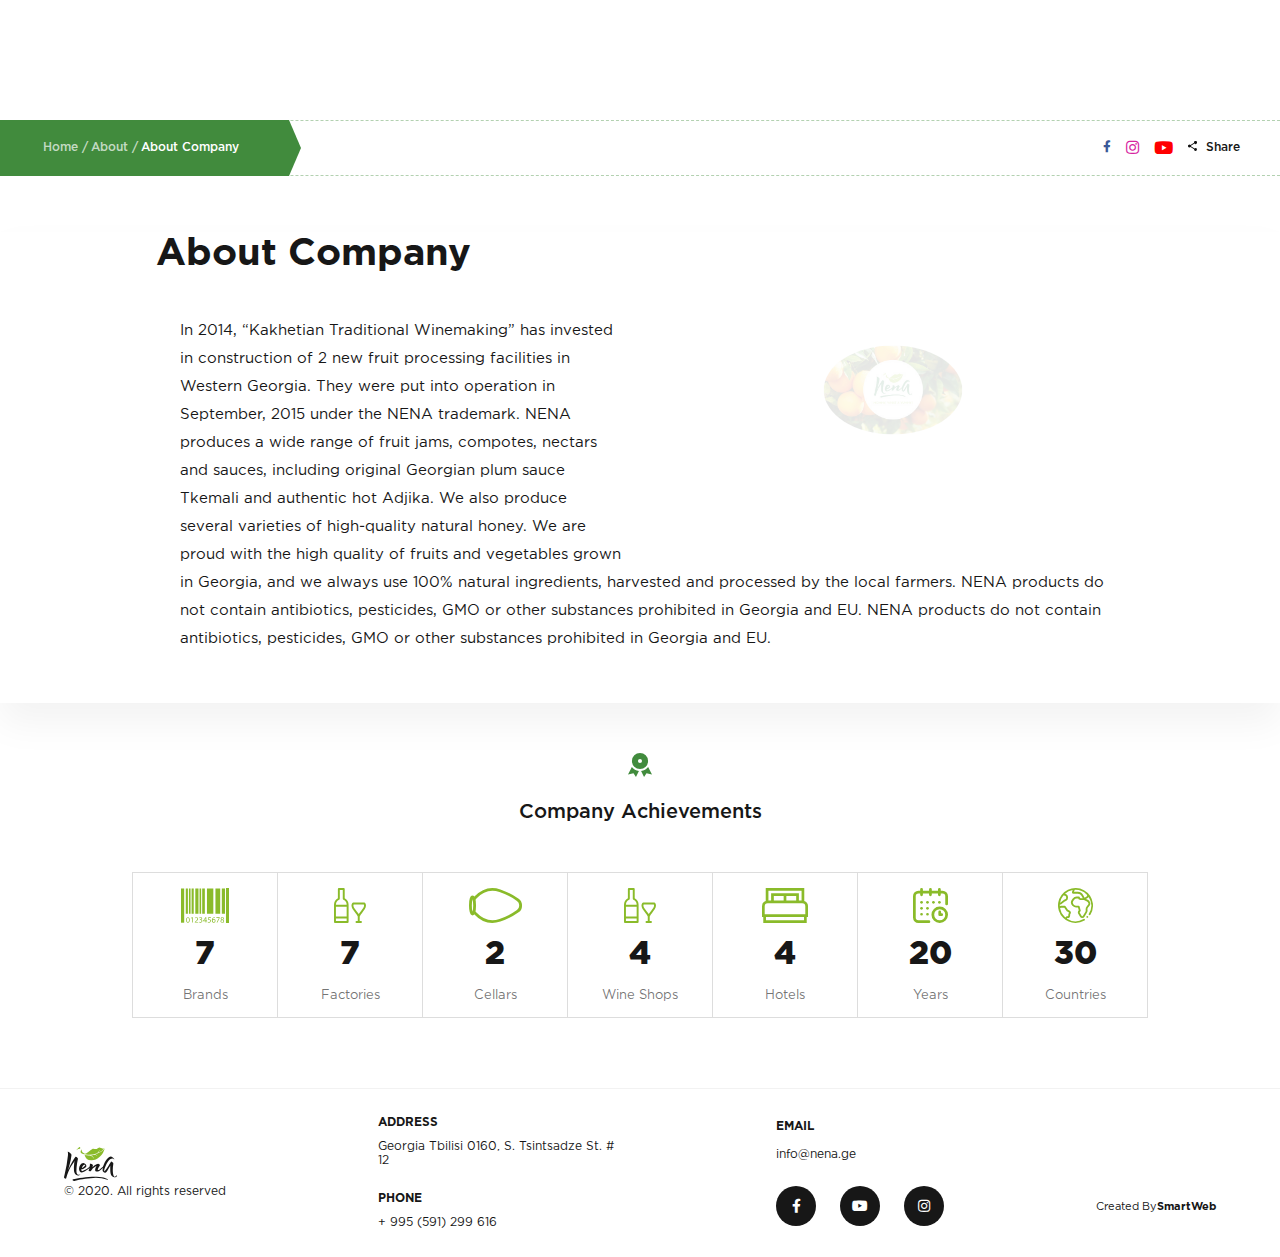
==== commit b6d967c0: "finished" ====
--- a/about.html
+++ b/about.html
@@ -4,6 +4,7 @@
     <meta charset="UTF-8">
     <meta name="viewport" content="width=device-width, initial-scale=1.0">
     <meta http-equiv="X-UA-Compatible" content="ie=edge">
+    <meta name="theme-color" content="#db5945">
     <link rel="stylesheet" href="https://cdnjs.cloudflare.com/ajax/libs/font-awesome/5.11.2/css/all.min.css">
     <link rel="stylesheet" href="assets/css/style.css">
     <title>Nena</title>
@@ -15,7 +16,7 @@
             <div class="header-content layout-header-content">
                 <div class="burger-main-box">
                     <div class="burger">
-                        <img class="open-burger" src="assets/img/Group40.png" alt="">
+                        <img class="open-burger" src="assets/img/Group40.svg" alt="">
                         <i class="fas fa-times close-burger"></i>
                     </div>
                 </div>
@@ -95,21 +96,30 @@
 <!-- end Page Line  -->
 
 <!-- pages map start -->
-    <div class="pages__map">
-        <div class="pages__map__green__line"></div>
-        <div class="container">
-            <div class="pages__map__container">
-                <div class="pages__map__container__pages">
-                    <a href="index.html" class="pages__map__container__pages__home">Home / </a>
-                    <a href="#!" class="pages__map__container__pages__home">About / </a>
-                    <a href="#!" class="pages__map__container__pages__current__page"> About Company</a>
-                </div>
-                <a href="#!" class="pages__map__container__share">
-                    <img src="assets/img/ic_share_24px.svg" alt=""> <span>Share</span>
-                </a>
-            </div>
-        </div>
-    </div>
+<div class="pages__map">
+    <div class="pages__map__container">
+        <div class="pages__map__container__pages">
+            <a href="index.html" class="pages__map__container__pages__home">Home / </a>
+            <a href="#!" class="pages__map__container__pages__home">About / </a>
+            <a href="#!" class="pages__map__container__pages__current__page"> About Company</a>
+            <img class="arrow-green" src="assets/img/arrow-new-green.png" alt="">
+        </div>
+        <div class="pages__map__container__share">
+            <a href="#!">
+                <i class="fab fa-facebook-f"></i>
+            </a>
+            <a href="#!">
+                <i class="fab fa-instagram"></i>
+            </a>
+            <a href="#!">
+                <i class="fab fa-youtube"></i>
+            </a>
+            <a href="#!" class="">
+                <img src="assets/img/ic_share_24px.svg" alt=""> <span class="share-text">Share</span>
+            </a>
+        </div>
+    </div>
+</div>
 <!-- pages map end -->
 
     <div class="aboutas">
@@ -222,12 +232,15 @@
                             <a class="footer-get-contact" href="mailto:info@nena.ge" >info@nena.ge</a>
                         </div>
                         <div class="social__logo">
-                            <div class="fb__box">
+                            <a href="#!" class="fb__box">
                                 <i class="fab fa-facebook-f"></i>
-                            </div>
-                            <div class="insta__box">
+                            </a>
+                            <a href="#!" class="youtube__box">
+                                <i class="fab fa-youtube"></i>
+                            </a>
+                            <a href="#!" class="insta__box">
                                 <i class="fab fa-instagram"></i>
-                            </div>
+                            </a>
                         </div>
                     </div>
                 </div>
--- a/assets/css/style.css
+++ b/assets/css/style.css
@@ -316,6 +316,20 @@
   outline: none;
 }
 
+* input[type=number]::-webkit-inner-spin-button,
+* input[type=number]::-webkit-outer-spin-button {
+  -webkit-appearance: none;
+}
+
+* input[type=date]::-webkit-inner-spin-button,
+* input[type=date]::-webkit-outer-spin-button {
+  -webkit-appearance: none;
+}
+
+* input[type=number] {
+  -moz-appearance: textfield;
+}
+
 .container {
   max-width: 1200px;
   margin: 0 auto;
@@ -342,13 +356,8 @@
 }
 
 .page-slider-swiper-wraper {
-  height: 100vh;
-}
-
-@media only screen and (max-width: 500px) {
-  .page-slider-swiper-wraper {
-    height: 98vh;
-  }
+  max-height: 100vh;
+  max-height: -webkit-fill-available;
 }
 
 .index-header {
@@ -516,6 +525,9 @@
   display: -webkit-box;
   display: -ms-flexbox;
   display: flex;
+  -webkit-box-align: center;
+      -ms-flex-align: center;
+          align-items: center;
 }
 
 @media only screen and (max-width: 800px) {
@@ -529,10 +541,22 @@
 
 .header-nav-li {
   margin: 0 70px 0 0;
+  width: -webkit-fit-content;
+  width: -moz-fit-content;
+  width: fit-content;
 }
 
 .header-nav-li:last-child {
   margin-right: 100px;
+}
+
+@media only screen and (max-width: 1100px) {
+  .header-nav-li {
+    margin: 0 60px 0 0;
+  }
+  .header-nav-li:last-child {
+    margin-right: 60px;
+  }
 }
 
 @media only screen and (max-width: 1000px) {
@@ -541,6 +565,12 @@
   }
   .header-nav-li:last-child {
     margin-right: 50px;
+  }
+}
+
+@media only screen and (max-width: 840px) {
+  .header-nav-li:last-child {
+    margin-right: 20px;
   }
 }
 
@@ -555,16 +585,8 @@
   }
 }
 
-@media only screen and (max-height: 450px) {
-  .header-nav-li {
-    margin: 0 30px 20px 0;
-  }
-}
-
 .nav-link {
-  font-size: 12px;
-  font: Bold 12px/14px;
-  font-family: gothaProBol;
+  font: Bold 14px/14px gothaProBol;
   color: #2C3D4F;
   position: relative;
   cursor: pointer;
@@ -591,6 +613,12 @@
   height: 60px;
 }
 
+@media only screen and (max-width: 920px) {
+  .nav-link {
+    font: Bold 12px/12px gothaProBol;
+  }
+}
+
 @media only screen and (max-width: 800px) {
   .nav-link {
     color: rgba(255, 255, 255, 0.7);
@@ -626,7 +654,7 @@
   }
 }
 
-.dropdown-title::before {
+.dropdown-title::after {
   content: '...';
   position: absolute;
   font-size: 20px;
@@ -637,15 +665,8 @@
 }
 
 @media only screen and (max-width: 800px) {
-  .dropdown-title::before {
-    right: -10px;
+  .dropdown-title::after {
     color: rgba(255, 255, 255, 0.7);
-  }
-}
-
-@media only screen and (max-width: 800px) {
-  .dropdown-title:nth-child(2)::before {
-    right: 5px;
   }
 }
 
@@ -654,7 +675,7 @@
 }
 
 @media only screen and (max-width: 800px) {
-  .dropdown-title:hover::before {
+  .dropdown-title:hover::after {
     color: white;
   }
 }
@@ -671,8 +692,7 @@
 }
 
 .dropdown-ul {
-  padding: 5px 0;
-  border: 2px solid #171717;
+  border: 2px solid rgba(23, 23, 23, 0.3);
   position: absolute;
   top: 35px;
   background-color: #fff;
@@ -690,6 +710,8 @@
   .dropdown-ul {
     min-width: 180px;
     left: -40%;
+    max-height: 200px;
+    overflow-y: scroll;
   }
 }
 
@@ -699,11 +721,6 @@
   }
 }
 
-.dropdown-li {
-  padding: 6px 36px 6px 16px;
-  cursor: pointer;
-}
-
 @media only screen and (max-width: 800px) {
   .dropdown-li {
     text-align: left;
@@ -711,6 +728,8 @@
 }
 
 .dropdown-li a {
+  display: block;
+  padding: 9px 36px 9px 16px;
   color: #171717;
   font: 10px/12px gothaProBol;
   -webkit-transition: 0.5s ease;
@@ -719,6 +738,14 @@
 
 .dropdown-li a .nav-link::after {
   height: 60px;
+}
+
+.dropdown-li:first-child a {
+  padding-top: 15px;
+}
+
+.dropdown-li:last-child a {
+  padding-bottom: 15px;
 }
 
 @media only screen and (max-height: 450px) {
@@ -758,9 +785,28 @@
 }
 
 .language-box:hover .language-content-box {
-  height: 130px;
+  height: 129px;
   -webkit-transition: 0.3s ease;
   transition: 0.3s ease;
+}
+
+@media only screen and (max-width: 800px) {
+  .language-box:hover .language-content-box {
+    height: 93px;
+    -webkit-transition: 0.3s ease;
+    transition: 0.3s ease;
+  }
+}
+
+.ge {
+  position: relative;
+  bottom: 1px;
+}
+
+@media only screen and (max-width: 650px) {
+  .ge {
+    bottom: 0;
+  }
 }
 
 .language-content-box {
@@ -792,6 +838,7 @@
   font: 13px/15px gothaProBol;
   border-top: 1px solid #418B3D;
   background-color: #fff;
+  text-align: center;
 }
 
 @media only screen and (max-width: 800px) {
@@ -907,7 +954,7 @@
 .line-1, .line-2, .line-3, .line-4 {
   width: 2px;
   height: 0vh;
-  background-color: rgba(0, 49, 20, 0.04);
+  background-color: rgba(0, 49, 20, 0.03);
   position: relative;
   z-index: 2;
   -webkit-animation: big-line 3s ease 2s forwards;
@@ -1018,7 +1065,7 @@
 }
 
 .pagenation-line {
-  height: 2px;
+  height: 3px;
   width: 12px;
   background: rgba(23, 23, 23, 0.3);
   margin-right: 20px;
@@ -1053,6 +1100,12 @@
   height: 70%;
 }
 
+@media only screen and (max-width: 720px) {
+  .main-swiper-top-box {
+    height: 73%;
+  }
+}
+
 @media only screen and (max-height: 500px) {
   .main-swiper-top-box {
     margin-top: 0vh;
@@ -1076,9 +1129,9 @@
 }
 
 .main-swiper-bottom-box {
-  width: 100%;
-  padding-left: 100px;
-  height: 60px;
+  width: 80%;
+  height: 100px;
+  bottom: 20px;
 }
 
 .main-swiper-slide {
@@ -1090,7 +1143,7 @@
           justify-content: center;
   width: 100vw;
   position: relative;
-  left: -75px;
+  left: -50px;
 }
 
 @media only screen and (max-width: 1000px) {
@@ -1113,17 +1166,12 @@
   margin-right: 50px;
 }
 
-@media only screen and (max-width: 1190px) {
-  .main-swiper-description-box {
-    margin-right: 0;
-  }
-}
-
 @media only screen and (max-width: 720px) {
   .main-swiper-description-box {
     -webkit-box-align: center;
         -ms-flex-align: center;
             align-items: center;
+    margin-right: 0;
   }
 }
 
@@ -1198,11 +1246,21 @@
   -webkit-filter: blur(10px);
   -webkit-animation: blur 1s ease 1s forwards;
           animation: blur 1s ease 1s forwards;
+  display: -webkit-box;
+  display: -ms-flexbox;
+  display: flex;
+  -webkit-box-align: end;
+      -ms-flex-align: end;
+          align-items: flex-end;
 }
 
 .slider-main-img-big-box .slider-main-img-box .main-big-img {
   width: 100%;
   height: 100%;
+  -o-object-fit: contain;
+     object-fit: contain;
+  -webkit-transition: 0.3s ease;
+  transition: 0.3s ease;
 }
 
 .slider-main-img-big-box .slider-main-img-box .small-slider-img-mobile {
@@ -1238,8 +1296,9 @@
 
 @media only screen and (max-width: 450px) {
   .slider-main-img-big-box .slider-main-img-box {
-    height: 45vmin;
-    width: 26vmin;
+    height: 50vmin;
+    width: 29vmin;
+    margin-bottom: 60px;
   }
 }
 
@@ -1313,13 +1372,83 @@
   cursor: pointer;
 }
 
-.main-slider-small-bottle {
-  height: 10vmin;
+.main-swiper-select-content-box .go-to-big-img {
+  height: 72px;
+}
+
+@media only screen and (max-width: 720px) {
+  .main-swiper-select-content-box .go-to-big-img {
+    height: 48px;
+  }
 }
 
 @media only screen and (max-height: 450px) {
-  .main-slider-small-bottle {
-    height: 30px;
+  .main-swiper-select-content-box .go-to-big-img {
+    height: 28px;
+  }
+}
+
+.main-swiper-select-content-box .bottle-1000 {
+  height: 127px;
+}
+
+@media only screen and (max-width: 720px) {
+  .main-swiper-select-content-box .bottle-1000 {
+    height: 85px;
+  }
+}
+
+@media only screen and (max-height: 450px) {
+  .main-swiper-select-content-box .bottle-1000 {
+    height: 38px;
+  }
+}
+
+.main-swiper-select-content-box .bottle-500 {
+  height: 72px;
+}
+
+@media only screen and (max-width: 720px) {
+  .main-swiper-select-content-box .bottle-500 {
+    height: 48px;
+  }
+}
+
+@media only screen and (max-height: 450px) {
+  .main-swiper-select-content-box .bottle-500 {
+    height: 28px;
+  }
+}
+
+.main-swiper-select-content-box .bottle-300 {
+  height: 57px;
+}
+
+@media only screen and (max-width: 720px) {
+  .main-swiper-select-content-box .bottle-300 {
+    height: 37px;
+  }
+}
+
+@media only screen and (max-height: 450px) {
+  .main-swiper-select-content-box .bottle-300 {
+    height: 17px;
+  }
+}
+
+.main-swiper-select-content-box .bottle-150 {
+  height: 40px;
+}
+
+@media only screen and (max-width: 720px) {
+  .main-swiper-select-content-box .bottle-150 {
+    height: 25px;
+  }
+}
+
+@media only screen and (max-height: 450px) {
+  .main-swiper-select-content-box .bottle-150 {
+    height: 13px;
   }
 }
 
@@ -1368,12 +1497,19 @@
 @media only screen and (max-width: 900px) {
   .main-swiper-description-text {
     width: 430px;
+    line-height: 20px;
   }
 }
 
 @media only screen and (max-width: 830px) {
   .main-swiper-description-text {
     width: 340px;
+  }
+}
+
+@media only screen and (max-height: 450px) {
+  .main-swiper-description-text {
+    line-height: 15px;
   }
 }
 
@@ -1400,17 +1536,17 @@
 }
 
 .thumb-img {
-  height: 100%;
+  position: relative;
+  height: 55%;
   cursor: pointer;
-  opacity: 0.4;
-  -webkit-transition: 0.3s ease;
-  transition: 0.3s ease;
+  -webkit-transition: 0.5s ease;
+  transition: 0.5s ease;
+  bottom: 0;
 }
 
 .thumb-img:hover {
-  -webkit-transition: 0.3s ease;
-  transition: 0.3s ease;
-  opacity: 1;
+  -webkit-transition: 0.5s ease;
+  transition: 0.5s ease;
 }
 
 .main-swiper-thumbs-box {
@@ -1420,10 +1556,19 @@
   -webkit-box-pack: center;
       -ms-flex-pack: center;
           justify-content: center;
-}
-
-.thumb-img-active {
-  opacity: 1;
+  -webkit-box-align: end;
+      -ms-flex-align: end;
+          align-items: flex-end;
+  -webkit-transition: 0.6s ease;
+  transition: 0.6s ease;
+  bottom: 0;
+  width: 10%;
+}
+
+@media only screen and (max-height: 1000px) {
+  .main-swiper-thumbs-box {
+    width: 20%;
+  }
 }
 
 .main-swiper-arrow-prev-box {
@@ -1512,18 +1657,18 @@
 .description-btn {
   font: 12px/14px gothaProBol;
   letter-spacing: 0;
-  color: #746d6d;
+  color: #171717;
   opacity: 1;
   width: 122px;
   height: 42px;
   border: 2px solid #EAEAEA;
-  border-radius: 10px;
+  border-radius: 0 10px 0 0;
   opacity: 1;
   background: #fff;
   position: absolute;
   z-index: 15;
   bottom: 0;
-  left: 24px;
+  left: 0px;
   -webkit-transition: 0.6s ease;
   transition: 0.6s ease;
   cursor: pointer;
@@ -1542,6 +1687,7 @@
   display: none;
   cursor: pointer;
   background: #fff;
+  width: 100%;
 }
 
 .description--text-box-mobile::before {
@@ -1562,10 +1708,11 @@
 }
 
 .description-text-line-mobile {
-  width: 20px;
+  width: 5px;
   height: auto;
   margin-right: 16px;
   background: transparent linear-gradient(16deg, #003114 0%, #438E3E 100%) 0% 0% no-repeat padding-box;
+  border-radius: 50px;
 }
 
 .description-text-mobile-change {
@@ -1588,6 +1735,8 @@
   display: -webkit-inline-box;
   display: -ms-inline-flexbox;
   display: inline-flex;
+  margin-left: 8px;
+  color: #418B3D;
 }
 
 .descrip-plus-hide {
@@ -1600,7 +1749,11 @@
   display: none;
   text-align: center;
   font-family: gothaProMed;
-  margin-top: 15px;
+  position: absolute;
+  bottom: 16px;
+  left: 50%;
+  -webkit-transform: translate(-50%, 0);
+          transform: translate(-50%, 0);
 }
 
 @media only screen and (max-width: 720px) {
@@ -1633,13 +1786,7 @@
 
 .popular-big-box {
   position: relative;
-  height: 100vh;
-}
-
-@media only screen and (max-width: 850px) {
-  .popular-big-box {
-    height: 98vh;
-  }
+  height: 100%;
 }
 
 .popular-box {
@@ -1667,9 +1814,15 @@
   }
 }
 
-@media only screen and (max-height: 700px) {
+@media only screen and (max-height: 600px) {
   .poular-product {
-    padding-top: 105px;
+    padding-top: 70px;
+  }
+}
+
+@media (max-width: 1000px) and (max-height: 700px) {
+  .poular-product {
+    padding-top: 70px;
   }
 }
 
@@ -1694,12 +1847,18 @@
   color: #171717;
   text-align: center;
   font-size: 36px;
-  color: #383C5D;
+}
+
+@media (min-width: 1000px) and (min-height: 600px) {
+  .poular-product-h1 {
+    position: relative;
+    bottom: 20px;
+  }
 }
 
 @media only screen and (max-width: 800px) {
   .poular-product-h1 {
-    margin-bottom: 6%;
+    margin-bottom: 4%;
   }
 }
 
@@ -1713,7 +1872,7 @@
 @media only screen and (max-width: 680px) {
   .poular-product-h1 {
     font-size: 20px;
-    margin-bottom: 6%;
+    margin-bottom: 40px;
   }
 }
 
@@ -1793,6 +1952,15 @@
   }
 }
 
+@media only screen and (max-width: 850px) {
+  .popular-swiper-slide:nth-child(10) {
+    display: none;
+  }
+  .popular-swiper-slide:nth-child(11) {
+    display: none;
+  }
+}
+
 .popular-swiper-description-h1 {
   font-family: gothaProBol;
   font-size: 24px;
@@ -1829,6 +1997,26 @@
   width: 628px;
   font-family: gothaProReg;
   line-height: 30px;
+  max-height: 130px;
+  overflow: hidden;
+}
+
+@media only screen and (max-width: 1700px) {
+  .popular-swiper-description-text {
+    max-height: 80px;
+  }
+}
+
+@media only screen and (max-width: 1400px) {
+  .popular-swiper-description-text {
+    max-height: 60px;
+  }
+}
+
+@media only screen and (max-width: 450px) {
+  .popular-swiper-description-text {
+    max-height: 100px;
+  }
 }
 
 @media only screen and (max-width: 650px) {
@@ -1927,7 +2115,7 @@
 }
 
 .popular-swiper-big-img-box {
-  width: 33vmin;
+  width: 35vmin;
   height: 56vmin;
   display: -webkit-box;
   display: -ms-flexbox;
@@ -1945,25 +2133,24 @@
 .popular-swiper-big-img-box img {
   width: 100%;
   height: 100%;
+  -o-object-fit: contain;
+     object-fit: contain;
 }
 
 @media only screen and (max-width: 1100px) {
   .popular-swiper-big-img-box {
-    width: 23vmin;
     height: 40vmin;
   }
 }
 
 @media only screen and (max-width: 400px) {
   .popular-swiper-big-img-box {
-    width: 95px;
     height: 168px;
   }
 }
 
 @media only screen and (max-height: 450px) {
   .popular-swiper-big-img-box {
-    width: 11vmin;
     height: 15vmin;
   }
 }
@@ -2059,6 +2246,12 @@
     margin-right: 12px;
     margin-bottom: 12px;
   }
+  .popular-swiper-small-img-box:nth-child(10) {
+    display: none;
+  }
+  .popular-swiper-small-img-box:nth-child(11) {
+    display: none;
+  }
 }
 
 .popular-swiper-small-img-box:hover .pupular-slider-line {
@@ -2067,28 +2260,30 @@
   height: 100%;
 }
 
+@media only screen and (max-width: 450px) {
+  .popular-swiper-small-img-box:hover .pupular-slider-line {
+    height: 0;
+  }
+}
+
 .popular-swiper-small-img-box img {
-  width: 32px;
   height: 56px;
 }
 
 @media only screen and (max-width: 1100px) {
   .popular-swiper-small-img-box img {
-    width: 21px;
     height: 35px;
   }
 }
 
 @media only screen and (max-width: 800px) {
   .popular-swiper-small-img-box img {
-    width: 17px;
     height: 29px;
   }
 }
 
 @media only screen and (max-height: 450px) {
   .popular-swiper-small-img-box img {
-    width: 13px;
     height: 20px;
   }
 }
@@ -2128,8 +2323,8 @@
 
 .pupular-slider-line-active {
   height: 0%;
-  -webkit-animation: text-line 2s ease 4s  forwards;
-          animation: text-line 2s ease 4s  forwards;
+  -webkit-animation: text-line 1s ease 0s  forwards;
+          animation: text-line 1s ease 0s  forwards;
 }
 
 .popular--swiper-pagenation {
@@ -2148,19 +2343,16 @@
 .right-pagenation {
   text-align: right;
   margin: 0 24px;
-  position: relative;
-  bottom: 0px;
+  position: absolute;
+  bottom: 16px;
+  right: 0;
+  -webkit-transform: translate(0px, 0px);
+          transform: translate(0px, 0px);
 }
 
 .about-as-outside-container {
   position: relative;
-  height: 100vh;
-}
-
-@media only screen and (max-width: 720px) {
-  .about-as-outside-container {
-    height: 98vh;
-  }
+  height: 100%;
 }
 
 .about-as-container {
@@ -2224,7 +2416,7 @@
     -webkit-box-direction: reverse;
         -ms-flex-direction: column-reverse;
             flex-direction: column-reverse;
-    margin: 0 100px;
+    margin: 0 110px;
     padding-top: 50px;
   }
 }
@@ -2232,6 +2424,12 @@
 @media only screen and (max-width: 720px) {
   .about-as-content-box {
     margin: 0 24px;
+  }
+}
+
+@media only screen and (max-height: 450px) {
+  .about-as-content-box {
+    padding-top: 0px;
   }
 }
 
@@ -2280,6 +2478,13 @@
     left: 50%;
     -webkit-transform: translate(-50%, 0);
             transform: translate(-50%, 0);
+    font-size: 27px;
+  }
+}
+
+@media only screen and (max-width: 450px) {
+  .about-as-description-title {
+    top: 20px;
     font-size: 20px;
   }
 }
@@ -2341,6 +2546,12 @@
           animation: text-line 1s 1s ease forwards;
 }
 
+@media only screen and (max-width: 980px) {
+  .about-as-description-text p {
+    line-height: 25px;
+  }
+}
+
 @media only screen and (max-width: 550px) {
   .about-as-description-text p {
     font-size: 12px;
@@ -2364,7 +2575,7 @@
 .about-as-video-box {
   width: 42%;
   height: 50vmin;
-  display: table;
+  display: block;
   position: relative;
   right: 50px;
 }
@@ -2392,14 +2603,27 @@
 
 @media only screen and (max-height: 450px) {
   .about-as-video-box {
-    height: 27vmin;
+    height: 20vmin;
+    display: block;
   }
 }
 
 .video {
   width: 100%;
-  height: 100%;
+  height: 80%;
   border: none;
+}
+
+@media only screen and (max-width: 800px) {
+  .video {
+    height: 100%;
+  }
+}
+
+@media only screen and (max-width: 550px) {
+  .video {
+    height: 100%;
+  }
 }
 
 .playpause {
@@ -2437,6 +2661,14 @@
 
 .logo-slider-box {
   height: 100%;
+  position: relative;
+  bottom: -20px;
+}
+
+@media only screen and (max-width: 450px) {
+  .logo-slider-box {
+    bottom: 10px;
+  }
 }
 
 .swiper-wrapeper-box {
@@ -2447,6 +2679,12 @@
   -webkit-box-align: center;
       -ms-flex-align: center;
           align-items: center;
+}
+
+.swiper-wrapper {
+  display: -webkit-inline-box !important;
+  display: -ms-inline-flexbox !important;
+  display: inline-flex !important;
 }
 
 .logo-box {
@@ -2491,14 +2729,8 @@
 }
 
 .index-footer {
-  height: 100vh;
+  height: 100%;
   padding-top: 70px;
-}
-
-@media only screen and (max-width: 850px) {
-  .index-footer {
-    height: 98vh;
-  }
 }
 
 .footer-container {
@@ -2537,7 +2769,6 @@
       -ms-flex-pack: center;
           justify-content: center;
   color: #171717;
-  margin-right: 56px;
   -webkit-transition: 0.3s ease;
   transition: 0.3s ease;
 }
@@ -2628,19 +2859,79 @@
   }
 }
 
-.footer-contact-box {
-  display: -webkit-box;
-  display: -ms-flexbox;
-  display: flex;
+.youtube-box {
+  width: 64px;
+  height: 64px;
+  margin: 0 56px;
+  border-radius: 50%;
+  background: #fff;
+  display: -webkit-inline-box;
+  display: -ms-inline-flexbox;
+  display: inline-flex;
   -webkit-box-align: center;
       -ms-flex-align: center;
           align-items: center;
+  -webkit-box-pack: center;
+      -ms-flex-pack: center;
+          justify-content: center;
+  -webkit-transition: 0.3s ease;
+  transition: 0.3s ease;
+}
+
+@media only screen and (max-width: 452px) {
+  .youtube-box {
+    width: 41px;
+    height: 41px;
+    font-size: 13px;
+    margin: 0 36px;
+  }
+}
+
+.youtube-box:hover {
+  background-color: #FF0000;
+  -webkit-transition: 0.3s ease;
+  transition: 0.3s ease;
+}
+
+.youtube-box:hover i {
+  color: #fff;
+  -webkit-transition: 0.3s ease;
+  transition: 0.3s ease;
+}
+
+.youtube-box i {
+  color: #FF0000;
+  -webkit-transition: 0.3s ease;
+  transition: 0.3s ease;
+}
+
+@media only screen and (max-height: 450px) {
+  .youtube-box {
+    width: 35px;
+    height: 35px;
+    font-size: 12px;
+  }
+}
+
+.footer-contact-box {
+  display: -webkit-box;
+  display: -ms-flexbox;
+  display: flex;
+  -webkit-box-align: start;
+      -ms-flex-align: start;
+          align-items: flex-start;
   -webkit-box-pack: space-evenly;
       -ms-flex-pack: space-evenly;
           justify-content: space-evenly;
-  width: 100%;
+  width: 80%;
   -ms-flex-wrap: wrap;
       flex-wrap: wrap;
+}
+
+@media only screen and (max-width: 720px) {
+  .footer-contact-box {
+    width: 100%;
+  }
 }
 
 .footer-contact-box a {
@@ -2726,22 +3017,8 @@
   line-height: 20px;
 }
 
-@media only screen and (max-width: 692px) {
-  .mail-box {
-    margin-top: 63px;
-  }
-}
-
-@media only screen and (max-width: 450px) {
-  .mail-box {
-    margin-top: 35px;
-  }
-}
-
-@media only screen and (max-height: 450px) {
-  .mail-box {
-    margin-top: 0px;
-  }
+.address-box {
+  margin-bottom: 50px;
 }
 
 .address-type {
@@ -2788,9 +3065,10 @@
   bottom: -35px;
 }
 
-@media only screen and (max-width: 452px) {
+@media only screen and (max-width: 650px) {
   .smart-web-box {
     font-size: 11px;
+    bottom: 0px;
   }
 }
 
@@ -2844,16 +3122,7 @@
   height: 56px;
   margin-bottom: 56px;
   position: relative;
-}
-
-.pages__map::after {
-  content: '';
-  height: 1px;
-  width: 100%;
   border-bottom: 1px dashed rgba(65, 139, 61, 0.4);
-  position: absolute;
-  bottom: 0px;
-  z-index: -1;
 }
 
 .pages__map::before {
@@ -2869,32 +3138,6 @@
   .pages__map {
     margin-bottom: 36px;
     height: 32px;
-  }
-}
-
-.pages__map__green__line {
-  width: calc(50vw - 350px);
-  height: 56px;
-  background: #418B3D 0% 0% no-repeat padding-box;
-  position: absolute;
-  z-index: -1;
-  left: 0;
-}
-
-.pages__map__green__line::after {
-  content: '';
-  position: absolute;
-  right: -40px;
-  width: 56px;
-  height: 56px;
-  background: #418B3D 0% 0% no-repeat padding-box;
-  -webkit-clip-path: polygon(0% 0%, 75% 0%, 100% 50%, 75% 100%, 0% 100%);
-          clip-path: polygon(0% 0%, 75% 0%, 100% 50%, 75% 100%, 0% 100%);
-}
-
-@media only screen and (max-width: 1240px) {
-  .pages__map__green__line {
-    display: none;
   }
 }
 
@@ -2918,39 +3161,27 @@
   }
 }
 
-@media only screen and (max-width: 1240px) {
-  .pages__map__container {
-    margin: 0 24px;
-  }
-}
-
 .pages__map__container__pages {
   color: rgba(255, 255, 255, 0.7);
   font: 12px/14px gothaProMed;
-}
-
-@media only screen and (max-width: 1390px) {
+  position: relative;
+  height: 100%;
+  display: -webkit-box;
+  display: -ms-flexbox;
+  display: flex;
+  -webkit-box-pack: justify;
+      -ms-flex-pack: justify;
+          justify-content: space-between;
+  -webkit-box-align: center;
+      -ms-flex-align: center;
+          align-items: center;
+  background: #418B3D 0% 0% no-repeat padding-box;
+  padding-left: calc((100% - 1200px) / 2);
+}
+
+@media only screen and (max-width: 1240px) {
   .pages__map__container__pages {
-    height: 100%;
-    display: -webkit-box;
-    display: -ms-flexbox;
-    display: flex;
-    -webkit-box-pack: justify;
-        -ms-flex-pack: justify;
-            justify-content: space-between;
-    -webkit-box-align: center;
-        -ms-flex-align: center;
-            align-items: center;
-    padding-right: 30px;
-    -webkit-clip-path: polygon(0% 0%, 90% 0%, 100% 50%, 90% 100%, 0% 100%);
-            clip-path: polygon(0% 0%, 90% 0%, 100% 50%, 90% 100%, 0% 100%);
-    background: #418B3D 0% 0% no-repeat padding-box;
-    width: -webkit-fit-content;
-    width: -moz-fit-content;
-    width: fit-content;
-    position: relative;
-    left: -35px;
-    padding-left: 35px;
+    padding-left: 24px;
   }
 }
 
@@ -2970,15 +3201,56 @@
   color: rgba(255, 255, 255, 0.7);
 }
 
+.pages__map__container__pages .arrow-green {
+  position: relative;
+  left: 12px;
+  height: 100%;
+}
+
 .pages__map__container__share {
+  display: -webkit-box;
+  display: -ms-flexbox;
+  display: flex;
+  -webkit-box-align: center;
+      -ms-flex-align: center;
+          align-items: center;
+  padding-right: calc((100% - 1200px) / 2);
+}
+
+@media only screen and (max-width: 1240px) {
+  .pages__map__container__share {
+    padding-right: 24px;
+  }
+}
+
+@media only screen and (max-width: 750px) {
+  .pages__map__container__share {
+    display: none;
+  }
+}
+
+.pages__map__container__share a {
+  margin-left: 15px;
   font: 12px/14px gothaProMed;
   color: #171717;
 }
 
-@media only screen and (max-width: 550px) {
-  .pages__map__container__share {
-    display: none;
-  }
+.pages__map__container__share a .share-text {
+  margin-left: 5px;
+}
+
+.pages__map__container__share a .fa-facebook-f {
+  color: #3B5998;
+}
+
+.pages__map__container__share a .fa-instagram {
+  color: #D6249F;
+  font-size: 15px;
+}
+
+.pages__map__container__share a .fa-youtube {
+  color: #FF0000;
+  font-size: 17px;
 }
 
 .export {
@@ -3158,7 +3430,6 @@
 .export__presentation__buttons__box {
   border: 1px solid #DDDDDD;
   border-radius: 8px;
-  width: 197px;
   height: 56px;
   display: -webkit-box;
   display: -ms-flexbox;
@@ -3171,6 +3442,8 @@
           align-items: center;
   -webkit-transition: 0.3s ease;
   transition: 0.3s ease;
+  background: #fff;
+  padding: 0 30px;
 }
 
 @media only screen and (max-width: 550px) {
@@ -3282,7 +3555,7 @@
   }
 }
 
-.export__information__form .export__form input, .export__information__form .export__form select {
+.export__information__form .export__form input, .export__information__form .export__form select, .export__information__form .export__form .selected {
   width: 279px;
   height: 56px;
   padding-left: 16px;
@@ -3296,20 +3569,21 @@
   font: 12px/14px gothaProReg;
   letter-spacing: 0;
   color: rgba(23, 23, 23, 0.7);
-}
-
-.export__information__form .export__form input:hover, .export__information__form .export__form select:hover {
+  -moz-appearance: textfield;
+}
+
+.export__information__form .export__form input:hover, .export__information__form .export__form select:hover, .export__information__form .export__form .selected:hover {
   border: 1px solid #171717;
 }
 
 @media only screen and (max-width: 1000px) {
-  .export__information__form .export__form input, .export__information__form .export__form select {
+  .export__information__form .export__form input, .export__information__form .export__form select, .export__information__form .export__form .selected {
     width: 250px;
   }
 }
 
 @media only screen and (max-width: 690px) {
-  .export__information__form .export__form input, .export__information__form .export__form select {
+  .export__information__form .export__form input, .export__information__form .export__form select, .export__information__form .export__form .selected {
     width: 100%;
     margin-right: 0px;
   }
@@ -3606,21 +3880,6 @@
   cursor: pointer;
 }
 
-.export__information .export__recipient__info__type .recipient__number_box__whatsapp i, .export__information .export__recipient__info__type .recipient__number_box__viber i {
-  opacity: 0.4;
-}
-
-.export__information .export__recipient__info__type .recipient__number_box__whatsapp i:hover, .export__information .export__recipient__info__type .recipient__number_box__viber i:hover {
-  -webkit-animation: shake 0.82s cubic-bezier(0.36, 0.07, 0.19, 0.97) both;
-          animation: shake 0.82s cubic-bezier(0.36, 0.07, 0.19, 0.97) both;
-  -webkit-transform: translate3d(0, 0, 0);
-          transform: translate3d(0, 0, 0);
-  -webkit-backface-visibility: hidden;
-          backface-visibility: hidden;
-  -webkit-perspective: 1000px;
-          perspective: 1000px;
-}
-
 .export__information .export__recipient__info__type .recipient__number_box__whatsapp .viber__whatsapp__active, .export__information .export__recipient__info__type .recipient__number_box__viber .viber__whatsapp__active {
   opacity: 1;
 }
@@ -3633,6 +3892,22 @@
 .export__information .export__recipient__info__type .recipient__number_box__viber {
   color: #665CAC;
   right: -75px;
+}
+
+.export__information .export__information__form__hide {
+  display: none;
+}
+
+.export__information .success__popup {
+  margin-right: 100px;
+}
+
+@media only screen and (max-width: 690px) {
+  .export__information .success__popup {
+    width: 100%;
+    margin-right: 0px;
+    margin-bottom: 50px;
+  }
 }
 
 .export__media {
@@ -3728,8 +4003,11 @@
 }
 
 .export__media__videos .export__media__video .video {
+  height: 100%;
   border-radius: 8px;
   border: none;
+  -o-object-fit: cover;
+     object-fit: cover;
 }
 
 .export__media__videos .export__media__video .export__video__play {
@@ -3761,6 +4039,12 @@
   background: no-repeat url(../assets/img/Group37.png) -10px -2554px;
 }
 
+.select2-results__option {
+  font: 12px/14px gothaProReg;
+  color: rgba(23, 23, 23, 0.7);
+  padding-left: 16px;
+}
+
 .aboutas {
   padding-bottom: 50px;
   margin-bottom: 50px;
@@ -3809,6 +4093,8 @@
 }
 
 .about .about__img {
+  position: relative;
+  top: 10px;
   float: right;
   width: 462px;
   height: 296px;
@@ -3817,12 +4103,15 @@
           transform: scale(0.3);
   opacity: 0.1;
   border-radius: 50%;
+  -o-object-fit: cover;
+     object-fit: cover;
   -webkit-animation: fadeIn1 1.2s ease 0.4s forwards;
           animation: fadeIn1 1.2s ease 0.4s forwards;
 }
 
 @media only screen and (max-width: 670px) {
   .about .about__img {
+    position: initial;
     float: initial;
     margin: 0 0 24px 0px;
   }
@@ -4085,6 +4374,15 @@
 
 .products__section {
   margin: 0 24px;
+  min-height: calc(100vh - 401px);
+  margin-bottom: 56px;
+}
+
+@media only screen and (max-width: 550px) {
+  .products__section {
+    min-height: calc(100vh - 310px);
+    margin-bottom: 36px;
+  }
 }
 
 .products .products__head {
@@ -4094,9 +4392,6 @@
   -webkit-box-pack: justify;
       -ms-flex-pack: justify;
           justify-content: space-between;
-  -webkit-box-align: center;
-      -ms-flex-align: center;
-          align-items: center;
   margin-bottom: 80px;
 }
 
@@ -4112,6 +4407,9 @@
     -webkit-box-direction: normal;
         -ms-flex-direction: column;
             flex-direction: column;
+    -webkit-box-align: center;
+        -ms-flex-align: center;
+            align-items: center;
   }
 }
 
@@ -4133,14 +4431,12 @@
   }
 }
 
-@media only screen and (max-width: 815px) {
-  .products .products__head .products__type {
-    display: -webkit-box;
-    display: -ms-flexbox;
-    display: flex;
-    -ms-flex-wrap: wrap;
-        flex-wrap: wrap;
-  }
+.products .products__head .products__type {
+  display: -webkit-box;
+  display: -ms-flexbox;
+  display: flex;
+  -ms-flex-wrap: wrap;
+      flex-wrap: wrap;
 }
 
 .products .products__head .products__type a {
@@ -4152,6 +4448,7 @@
   border: 1px solid #EFEFEF;
   border-radius: 18px;
   margin-left: 15px;
+  margin-bottom: 25px;
   -webkit-transition: 0.5s ease;
   transition: 0.5s ease;
   background: #fff;
@@ -4164,14 +4461,9 @@
   transition: 0.5s ease;
 }
 
-@media only screen and (max-width: 815px) {
+@media only screen and (max-width: 500px) {
   .products .products__head .products__type a {
     margin-bottom: 10px;
-  }
-}
-
-@media only screen and (max-width: 500px) {
-  .products .products__head .products__type a {
     font-size: 10px;
     padding: 11px 14px;
   }
@@ -4239,6 +4531,14 @@
   border: 2px solid #EFEFEF;
   border-radius: 1px;
   text-align: center;
+  -webkit-transition: 0.3s ease;
+  transition: 0.3s ease;
+}
+
+.products .products__items .products__item:hover {
+  border: 2px solid #418B3D;
+  -webkit-transition: 0.3s ease;
+  transition: 0.3s ease;
 }
 
 .products .products__items .products__item .product__img {
@@ -4247,17 +4547,24 @@
   transition: 0.3s ease;
 }
 
+@media only screen and (max-width: 440px) {
+  .products .products__items .products__item .product__img {
+    max-height: 110px;
+  }
+}
+
 .products .products__items .products__item .product__name {
   font: 13px/15px gothaProMed;
   letter-spacing: 0;
   color: #171717;
-  margin: 20% 0 18% 0;
+  margin: 20% 5px 18% 5px;
+  height: 20px;
 }
 
 @media only screen and (max-width: 440px) {
   .products .products__items .products__item .product__name {
     font: 10px/12px gothaProMed;
-    margin: 10% 0 8% 0;
+    margin: 10% 5px 8% 5px;
   }
 }
 
@@ -4290,8 +4597,8 @@
 .products .products__items .products__item .products__item__link:hover .product__img {
   -webkit-transition: 0.3s ease;
   transition: 0.3s ease;
-  -webkit-transform: scale(1.2);
-          transform: scale(1.2);
+  -webkit-transform: scale(1.1);
+          transform: scale(1.1);
 }
 
 .products .product__pagenation {
@@ -4371,6 +4678,7 @@
 }
 
 .honey__swiper__main__box, .production__swiper__main__box {
+  margin-top: 50px;
   margin-bottom: 70px;
   padding: 0 24px 0 24px;
 }
@@ -4380,6 +4688,7 @@
     padding: 0 24px 0 40px;
     overflow: hidden;
     margin-bottom: 32px;
+    margin-top: 25px;
   }
 }
 
@@ -4399,18 +4708,23 @@
 }
 
 .honey__box {
-  margin-bottom: 50px;
+  display: -webkit-box;
+  display: -ms-flexbox;
+  display: flex;
+  -webkit-box-align: center;
+      -ms-flex-align: center;
+          align-items: center;
   padding: 0 24px 50px 24px;
   -webkit-box-shadow: 0px 20px 36px #0000000D;
           box-shadow: 0px 20px 36px #0000000D;
   overflow: hidden;
-  padding-top: 50px;
+  min-height: calc(100vh - 451px);
 }
 
 @media only screen and (max-width: 550px) {
   .honey__box {
-    margin-bottom: 20px;
-    padding: 0 24px 10px 24px;
+    padding: 0 24px 20px 24px;
+    min-height: calc(100vh - 309px);
   }
 }
 
@@ -4433,6 +4747,12 @@
 }
 
 .honey__img {
+  display: -webkit-box;
+  display: -ms-flexbox;
+  display: flex;
+  -webkit-box-align: end;
+      -ms-flex-align: end;
+          align-items: flex-end;
   width: 312px;
   height: 295px;
   -webkit-animation-name: zoomInLeft;
@@ -4443,9 +4763,9 @@
   animation-fill-mode: both;
 }
 
-@media only screen and (max-width: 550px) {
+@media only screen and (max-width: 600px) {
   .honey__img {
-    width: 129px;
+    width: 90px;
     height: 122px;
   }
 }
@@ -4453,10 +4773,28 @@
 .honey__img img {
   width: 100%;
   height: 100%;
+  -o-object-fit: contain;
+     object-fit: contain;
+}
+
+.honey__img .bottle-1000 {
+  height: 100%;
+}
+
+.honey__img .bottle-500 {
+  height: 75%;
+}
+
+.honey__img .bottle-300 {
+  height: 65%;
+}
+
+.honey__img .bottle-150 {
+  height: 45%;
 }
 
 .honey__description {
-  max-width: 511px;
+  max-width: 510px;
   display: -webkit-box;
   display: -ms-flexbox;
   display: flex;
@@ -4470,18 +4808,27 @@
   margin-right: 20px;
 }
 
-@media only screen and (max-width: 1067px) {
+@media only screen and (max-width: 1120px) {
   .honey__description {
     margin-top: 20px;
     -webkit-box-ordinal-group: 2;
         -ms-flex-order: 1;
             order: 1;
+    max-width: 610px;
+  }
+}
+
+@media only screen and (max-width: 750px) {
+  .honey__description {
+    max-width: 530px;
   }
 }
 
 @media only screen and (max-width: 550px) {
   .honey__description {
     margin-right: 0px;
+    margin-top: 0px;
+    width: 100%;
   }
 }
 
@@ -4498,21 +4845,23 @@
     position: absolute;
     top: 0;
     width: 100%;
+    left: 0;
   }
 }
 
 .honey__description .honey__g {
-  margin: 32px 0;
+  margin-top: 32px;
 }
 
 @media only screen and (max-width: 550px) {
   .honey__description .honey__g {
     text-align: center;
-    margin: 20px 0px 24px 0px;
+    margin-top: initial;
   }
 }
 
 .honey__description .honey__g span {
+  cursor: pointer;
   width: 67px;
   height: 45px;
   background: #fff;
@@ -4532,7 +4881,7 @@
   font: 15px/15px gothaProBol;
   -webkit-transition: 0.3s ease;
   transition: 0.3s ease;
-  margin: 0 8px;
+  margin-right: 16px;
 }
 
 @media only screen and (max-width: 550px) {
@@ -4550,20 +4899,47 @@
   transition: 0.3s ease;
 }
 
-.honey__description .honey__g .honey__g__active {
+.honey__description .honey__g .tab-active {
   background: transparent linear-gradient(57deg, #003114 0%, #438E3E 100%) 0% 0% no-repeat padding-box;
   color: #fff;
 }
 
-.honey__description .honey__text {
+.honey__description .product__text {
   font: 13px/23px gothaProReg;
   letter-spacing: 0;
   color: #171717;
   margin-bottom: 20px;
+  margin-top: 32px;
   position: relative;
-}
-
-.honey__description .honey__text::after {
+  width: 510px;
+}
+
+@media only screen and (max-width: 1120px) {
+  .honey__description .product__text {
+    width: 610px;
+  }
+}
+
+@media only screen and (max-width: 750px) {
+  .honey__description .product__text {
+    width: 530px;
+  }
+}
+
+@media only screen and (max-width: 600px) {
+  .honey__description .product__text {
+    width: 400px;
+  }
+}
+
+@media only screen and (max-width: 480px) {
+  .honey__description .product__text {
+    width: 100%;
+    margin-top: 15px;
+  }
+}
+
+.honey__description .product__text::after {
   content: '';
   width: 3px;
   height: 0%;
@@ -4575,12 +4951,12 @@
           animation: text-line 1s 1s ease forwards;
 }
 
-.honey__description .honey__text p {
+.honey__description .product__text p {
   margin-left: 16px;
 }
 
 @media only screen and (max-width: 550px) {
-  .honey__description .honey__text {
+  .honey__description .product__text {
     font: 12px/20px gothaProReg;
   }
 }
@@ -4598,9 +4974,14 @@
           justify-content: space-between;
 }
 
-@media only screen and (max-width: 550px) {
+.honey__buttons .honey__tabs {
+  position: relative;
+  top: 79px;
+}
+
+@media only screen and (max-width: 1120px) {
   .honey__buttons .honey__tabs {
-    margin-bottom: 20px;
+    position: initial;
   }
 }
 
@@ -4690,11 +5071,19 @@
       -ms-flex-pack: center;
           justify-content: center;
   position: relative;
+  margin-top: 100px;
+}
+
+@media only screen and (max-width: 1120px) {
+  .honey__buttons .honey__buy {
+    margin-top: 20px;
+  }
 }
 
 @media only screen and (max-width: 550px) {
   .honey__buttons .honey__buy {
     right: 70px;
+    margin-bottom: 30px;
   }
 }
 
@@ -4828,6 +5217,8 @@
 .honey__swiper .honey__swiper__img img, .honey__swiper .honey__swiper__video img, .honey__swiper .production__swiper__img img, .honey__swiper .production__swiper__video img, .production__swiper .honey__swiper__img img, .production__swiper .honey__swiper__video img, .production__swiper .production__swiper__img img, .production__swiper .production__swiper__video img {
   width: 100%;
   height: 100%;
+  -o-object-fit: cover;
+     object-fit: cover;
 }
 
 .honey__swiper .honey__swiper__img .video-icon, .honey__swiper .honey__swiper__video .video-icon, .honey__swiper .production__swiper__img .video-icon, .honey__swiper .production__swiper__video .video-icon, .production__swiper .honey__swiper__img .video-icon, .production__swiper .honey__swiper__video .video-icon, .production__swiper .production__swiper__img .video-icon, .production__swiper .production__swiper__video .video-icon {
@@ -4893,6 +5284,19 @@
 
 .honey__swiper .honey-go-prev::after, .production__swiper .honey-go-prev::after {
   content: '';
+}
+
+.production__swiper .production__swiper__video {
+  display: -webkit-box;
+  display: -ms-flexbox;
+  display: flex;
+  -webkit-box-align: center;
+      -ms-flex-align: center;
+          align-items: center;
+}
+
+.production__swiper .production__swiper__video img {
+  height: 135%;
 }
 
 .wheretobuy__big__box {
@@ -4956,7 +5360,9 @@
 .online__shop__btn {
   position: relative;
   overflow: hidden;
-  width: 152px;
+  width: -webkit-fit-content;
+  width: -moz-fit-content;
+  width: fit-content;
   height: 48px;
   display: -webkit-box;
   display: -ms-flexbox;
@@ -4970,6 +5376,7 @@
   background: rgba(138, 187, 42, 0.1) 0% 0% no-repeat padding-box;
   border-radius: 5px;
   margin-top: 32px;
+  padding: 0 24px;
 }
 
 @media only screen and (max-width: 500px) {
@@ -5555,9 +5962,14 @@
 @media only screen and (max-width: 650px) {
   .contact__shop__box .contact__map {
     width: 100%;
-    height: 210px;
+    height: 230px;
     margin-top: 50px;
   }
+}
+
+.contact__shop__box .contact__map #map {
+  width: 100%;
+  height: 100%;
 }
 
 .contact__shop__box .contact__form {
@@ -5631,6 +6043,61 @@
   border: 1px solid red !important;
 }
 
+.contact__shop__box .contact__form__hide {
+  display: none;
+}
+
+.success__popup {
+  padding: 10px 0;
+  width: 35%;
+  display: none;
+  -webkit-box-orient: vertical;
+  -webkit-box-direction: normal;
+      -ms-flex-direction: column;
+          flex-direction: column;
+  -webkit-box-align: center;
+      -ms-flex-align: center;
+          align-items: center;
+  -webkit-box-pack: center;
+      -ms-flex-pack: center;
+          justify-content: center;
+}
+
+.success__popup .success__text {
+  background: rgba(138, 187, 42, 0.12);
+  border-radius: 5px;
+  font: 14px/19px GothaProMed;
+  letter-spacing: 0px;
+  color: #418B3D;
+  padding: 27px 85px 27px 85px;
+  text-align: center;
+}
+
+.success__popup .success__text .fa-check-circle {
+  margin-right: 5px;
+  font-size: 18px;
+}
+
+.success__popup .back__contact__form {
+  margin-top: 30px;
+  font: 13px/17px GothaProMed;
+  letter-spacing: 0px;
+  color: #171717;
+  text-align: center;
+}
+
+@media only screen and (max-width: 650px) {
+  .success__popup {
+    width: 100%;
+  }
+}
+
+.success__popup__active {
+  display: -webkit-box;
+  display: -ms-flexbox;
+  display: flex;
+}
+
 .swiper-popup, .swiper-img-popup, .swiper-popup-video {
   visibility: hidden;
   opacity: 0;
@@ -5639,7 +6106,6 @@
   width: 100%;
   top: 0;
   z-index: 99;
-  padding-left: 24px;
 }
 
 .swiper-popup .popup-background, .swiper-img-popup .popup-background, .swiper-popup-video .popup-background {
@@ -5711,7 +6177,7 @@
 
 .swiper-popup .swiper-popup-content .popup-top-swiper-slide img, .swiper-popup .swiper-popup-content .popup-top-swiper-slide iframe, .swiper-img-popup .swiper-popup-content .popup-top-swiper-slide img, .swiper-img-popup .swiper-popup-content .popup-top-swiper-slide iframe, .swiper-popup-video .swiper-popup-content .popup-top-swiper-slide img, .swiper-popup-video .swiper-popup-content .popup-top-swiper-slide iframe {
   height: 370px;
-  height: 55vmin;
+  height: 49vmin;
   width: 550px;
   -o-object-fit: contain;
      object-fit: contain;
@@ -5741,6 +6207,8 @@
   width: 142px;
   height: 93px;
   border-radius: 8px;
+  -o-object-fit: cover;
+     object-fit: cover;
 }
 
 @media only screen and (max-width: 550px) {
@@ -5791,6 +6259,28 @@
 .swiper-popup .popup-swiper-prev::after, .swiper-popup .popup-swiper-next::after, .swiper-popup .popup-video-swiper-next::after, .swiper-popup .popup-video-swiper-prev::after, .swiper-img-popup .popup-swiper-prev::after, .swiper-img-popup .popup-swiper-next::after, .swiper-img-popup .popup-video-swiper-next::after, .swiper-img-popup .popup-video-swiper-prev::after, .swiper-popup-video .popup-swiper-prev::after, .swiper-popup-video .popup-swiper-next::after, .swiper-popup-video .popup-video-swiper-next::after, .swiper-popup-video .popup-video-swiper-prev::after {
   visibility: hidden;
   opacity: 0;
+}
+
+@media only screen and (max-width: 550px) {
+  .swiper-popup .popup-swiper-next, .swiper-popup .popup-video-swiper-next, .swiper-img-popup .popup-swiper-next, .swiper-img-popup .popup-video-swiper-next, .swiper-popup-video .popup-swiper-next, .swiper-popup-video .popup-video-swiper-next {
+    right: 24px;
+  }
+  .swiper-popup .popup-swiper-next i, .swiper-popup .popup-video-swiper-next i, .swiper-img-popup .popup-swiper-next i, .swiper-img-popup .popup-video-swiper-next i, .swiper-popup-video .popup-swiper-next i, .swiper-popup-video .popup-video-swiper-next i {
+    position: absolute;
+    right: 0;
+  }
+}
+
+@media only screen and (max-width: 550px) {
+  .swiper-popup .popup-swiper-prev, .swiper-popup .popup-video-swiper-prev, .swiper-img-popup .popup-swiper-prev, .swiper-img-popup .popup-video-swiper-prev, .swiper-popup-video .popup-swiper-prev, .swiper-popup-video .popup-video-swiper-prev {
+    left: 24px;
+  }
+}
+
+@media only screen and (max-width: 550px) {
+  .popup-swiper-gallery-thumbs, .popup-swiper-video-gallery-thumbs {
+    margin-left: 20px;
+  }
 }
 
 .swiper-popup-active {
@@ -5855,6 +6345,10 @@
   margin-bottom: 24px;
 }
 
+.footer .footer__address1 {
+  width: 247px;
+}
+
 .footer .footer-addreess-type {
   font: 12px/14px gothaProBol;
   letter-spacing: 0;
@@ -5868,7 +6362,7 @@
   display: flex;
 }
 
-.footer .social__logo .fb__box, .footer .social__logo .insta__box {
+.footer .social__logo .fb__box, .footer .social__logo .insta__box, .footer .social__logo .youtube__box {
   width: 40px;
   height: 40px;
   border-radius: 50%;
@@ -5887,19 +6381,28 @@
   transition: 0.3s ease;
 }
 
-.footer .social__logo .fb__box:nth-child(1), .footer .social__logo .insta__box:nth-child(1) {
-  margin-right: 24px;
-}
-
-.footer .social__logo .fb__box i, .footer .social__logo .insta__box i {
+.footer .social__logo .fb__box:nth-child(2), .footer .social__logo .insta__box:nth-child(2), .footer .social__logo .youtube__box:nth-child(2) {
+  margin: 0 24px;
+}
+
+.footer .social__logo .fb__box i, .footer .social__logo .insta__box i, .footer .social__logo .youtube__box i {
   color: #fff;
   font-size: 14px;
 }
 
+@media only screen and (max-width: 780px) {
+  .footer .social__logo .fb__box:nth-child(2), .footer .social__logo .insta__box:nth-child(2), .footer .social__logo .youtube__box:nth-child(2) {
+    margin: 0 5px;
+  }
+}
+
 @media only screen and (max-width: 740px) {
-  .footer .social__logo .fb__box, .footer .social__logo .insta__box {
+  .footer .social__logo .fb__box, .footer .social__logo .insta__box, .footer .social__logo .youtube__box {
     width: 32px;
     height: 32px;
+  }
+  .footer .social__logo .fb__box:nth-child(2), .footer .social__logo .insta__box:nth-child(2), .footer .social__logo .youtube__box:nth-child(2) {
+    margin: 0 8px;
   }
 }
 
@@ -5911,6 +6414,12 @@
 
 .footer .social__logo .insta__box:hover {
   background-color: #D6249F;
+  -webkit-transition: 0.3s ease;
+  transition: 0.3s ease;
+}
+
+.footer .social__logo .youtube__box:hover {
+  background-color: #FF0000;
   -webkit-transition: 0.3s ease;
   transition: 0.3s ease;
 }
@@ -5971,4 +6480,26 @@
   letter-spacing: 0;
   color: #171717;
 }
+
+::-webkit-scrollbar {
+  width: 10px;
+}
+
+/* Track */
+::-webkit-scrollbar-track {
+  -webkit-box-shadow: inset 0 0 5px #f0f0f0;
+          box-shadow: inset 0 0 5px #f0f0f0;
+  border-radius: 10px;
+}
+
+/* Handle */
+::-webkit-scrollbar-thumb {
+  background: transparent linear-gradient(36deg, #003114 0%, #438E3E 100%) 0% 0% no-repeat padding-box;
+  border-radius: 10px;
+}
+
+/* Handle on hover */
+::-webkit-scrollbar-thumb:hover {
+  background: transparent linear-gradient(36deg, #003114 0%, #438E3E 100%) 0% 0% no-repeat padding-box;
+}
 /*# sourceMappingURL=style.css.map */